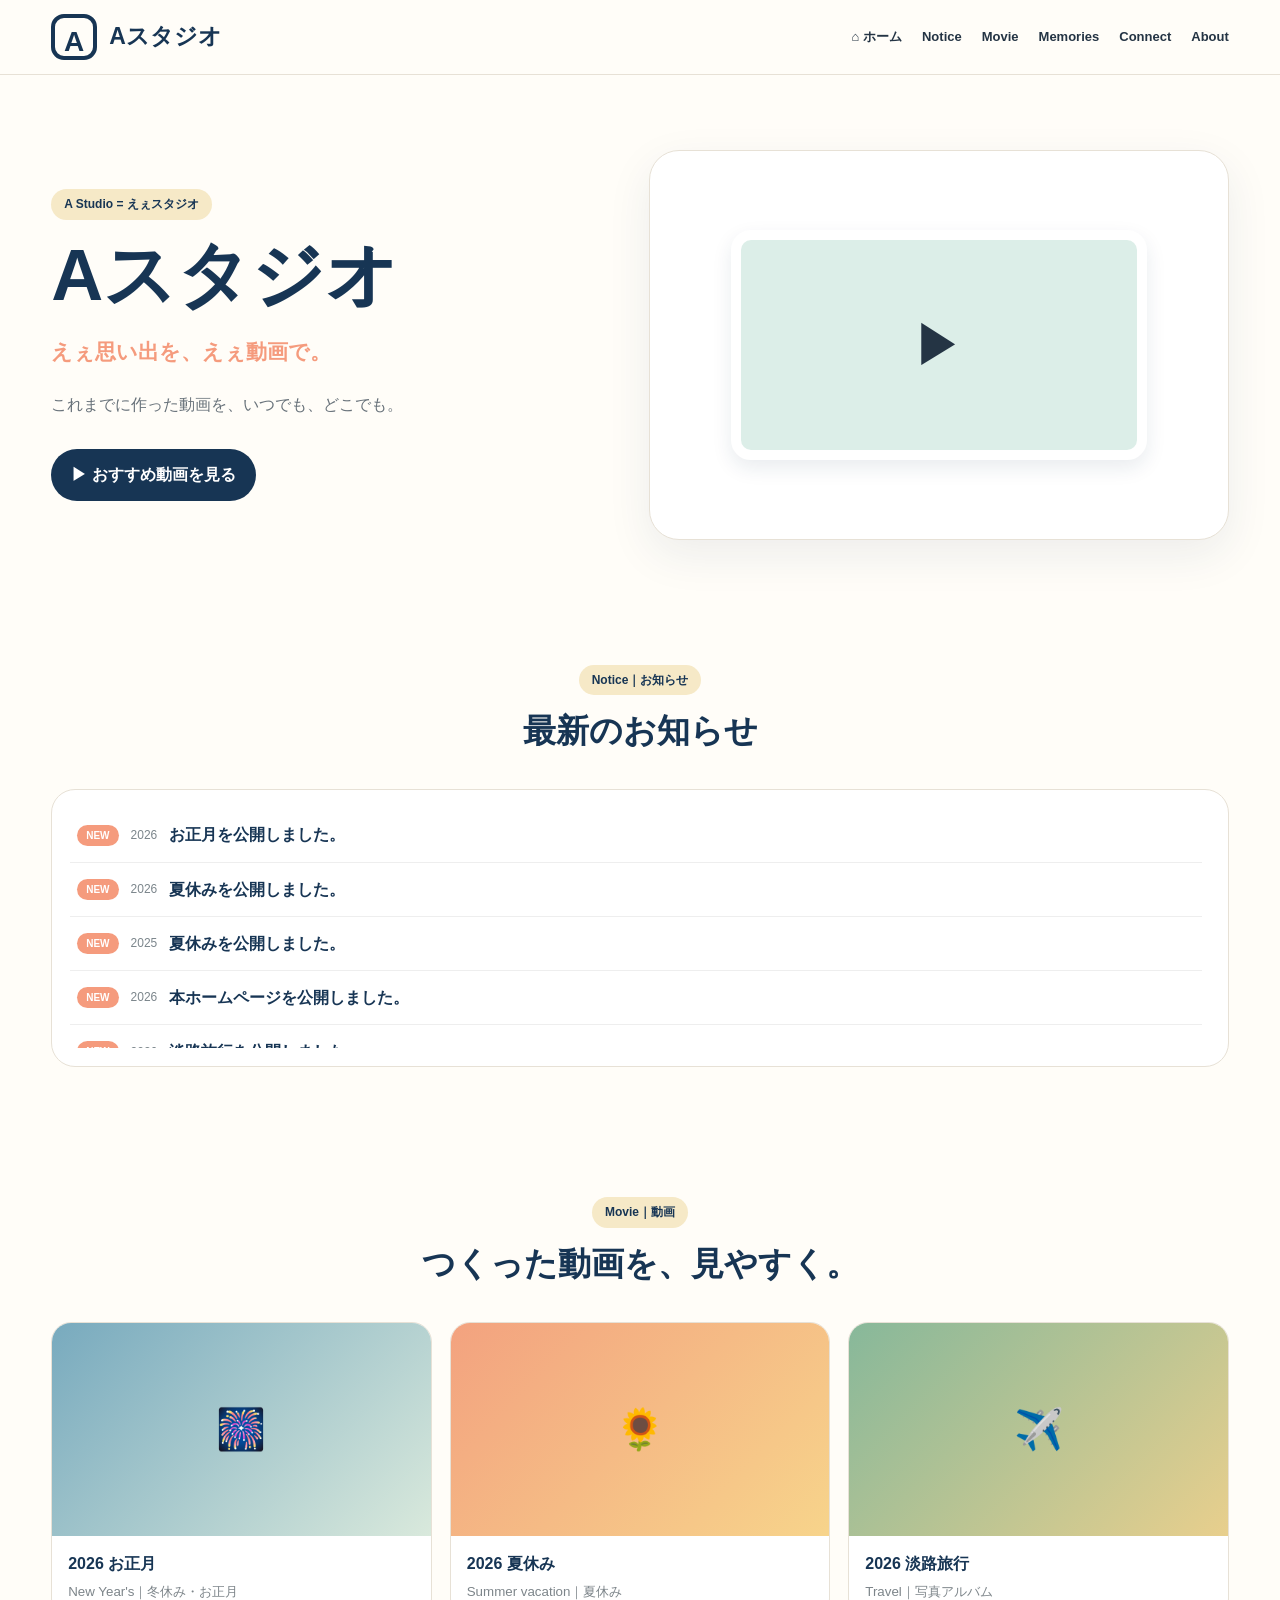
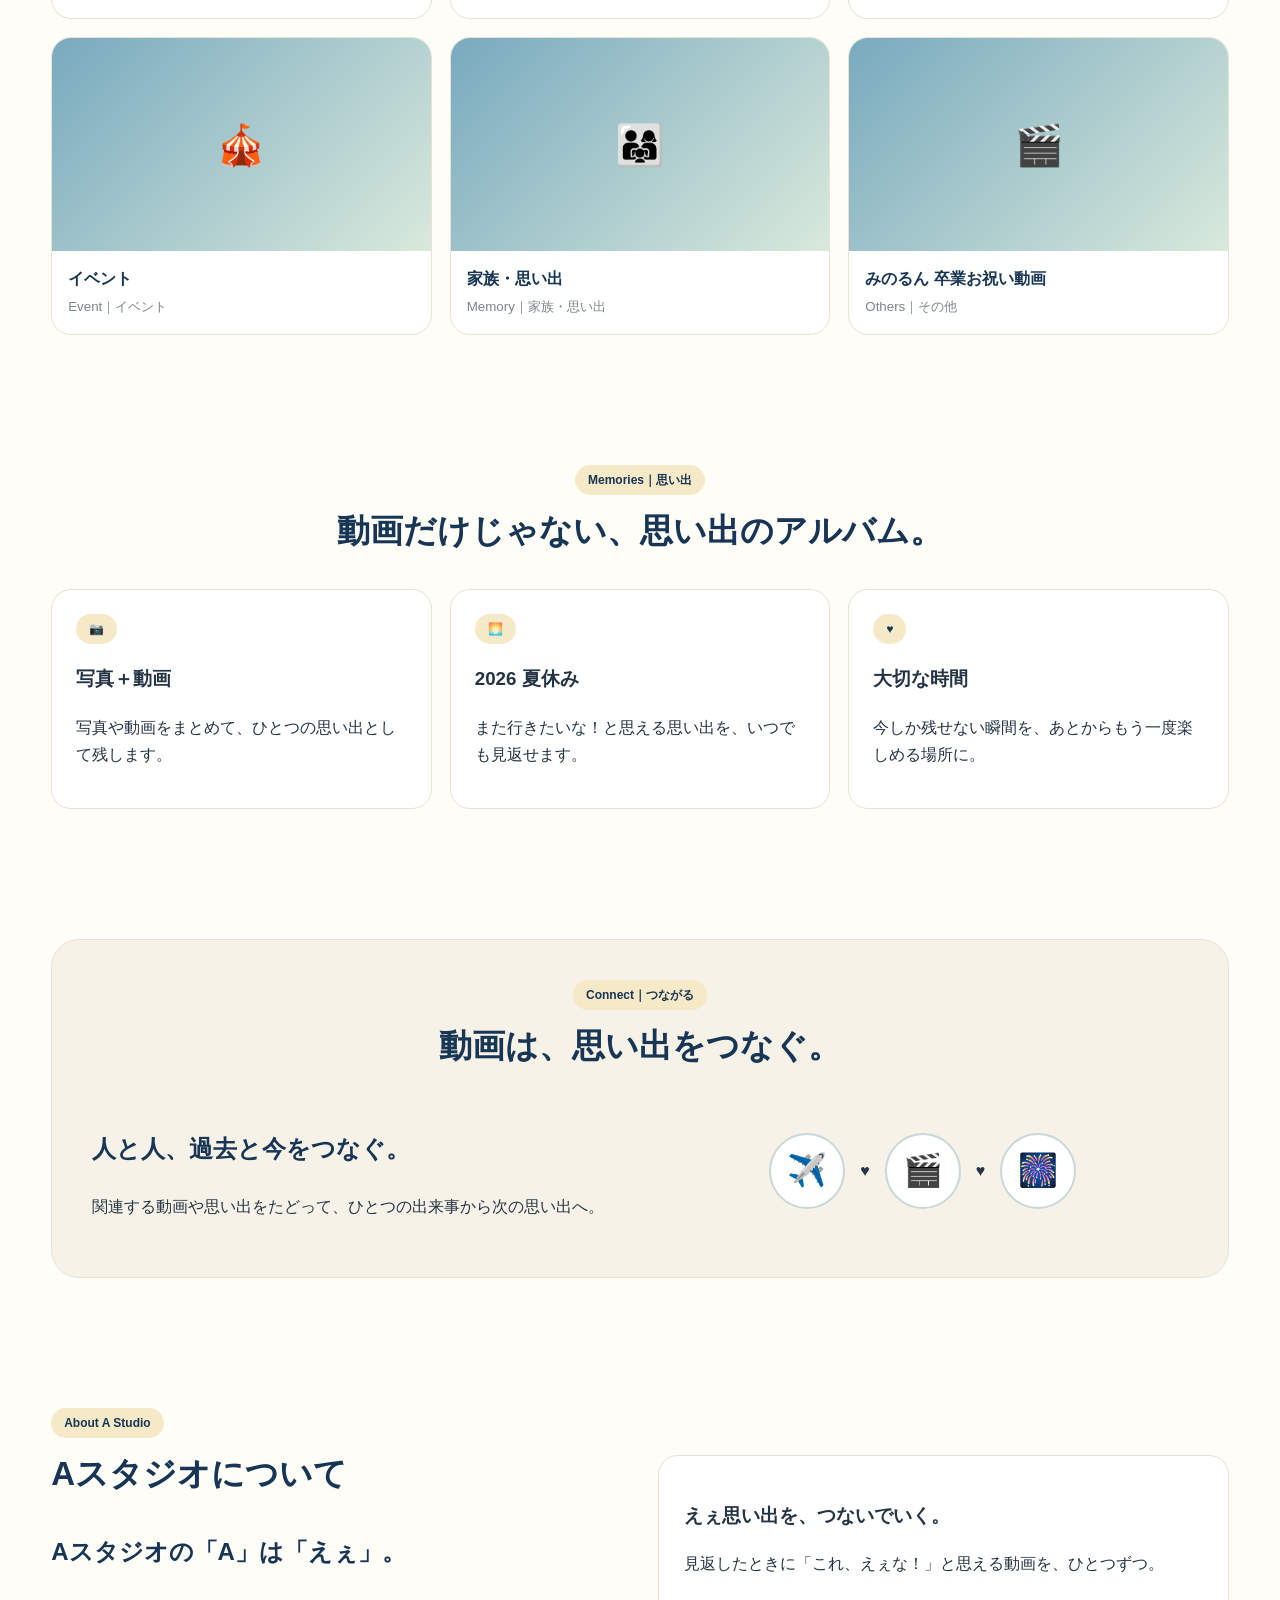
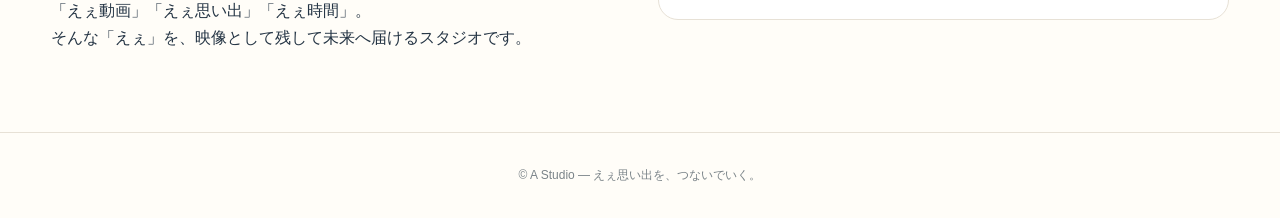
==== index.html @ e12b68cc "Create A Studio website" ====
<!doctype html><html lang="ja"><head><meta charset="utf-8"><meta name="viewport" content="width=device-width,initial-scale=1"><title>Aスタジオ｜えぇ思い出を、えぇ動画で。</title><style>
:root{--n:#173554;--bg:#fffdf8;--line:#e7e1d6;--o:#f59b7d;--g:#68727a}*{box-sizing:border-box}html{scroll-behavior:smooth}body{margin:0;background:var(--bg);color:#243444;font-family:"Noto Sans JP","Yu Gothic",sans-serif;line-height:1.7}a{text-decoration:none;color:inherit}.wrap{width:min(1180px,92%);margin:auto}header{position:sticky;top:0;z-index:9;background:#fffdf8ee;border-bottom:1px solid var(--line);backdrop-filter:blur(8px)}.nav{height:74px;display:flex;align-items:center;justify-content:space-between}.brand{display:flex;gap:12px;align-items:center;font-size:23px;font-weight:900;color:var(--n)}.logo{width:46px;height:46px;border:4px solid var(--n);border-radius:13px;display:grid;place-items:center;font-size:28px}nav{display:flex;gap:20px;font-size:13px;font-weight:800}nav a:hover{color:var(--o)}section{padding:65px 0}.hero{padding:75px 0 60px}.heroGrid{display:grid;grid-template-columns:1fr 1.05fr;gap:45px;align-items:center}.pill{display:inline-block;padding:5px 13px;border-radius:999px;background:#f6e9c7;color:var(--n);font-size:12px;font-weight:900}h1{font-size:clamp(46px,6vw,72px);line-height:1.05;margin:18px 0;color:var(--n)}h2{font-size:33px;color:var(--n);margin:8px 0}.lead{font-size:21px;font-weight:900;color:var(--o)}.sub{color:var(--g)}.btn{display:inline-block;margin-top:15px;background:var(--n);color:#fff;padding:12px 20px;border-radius:999px;font-weight:900}.art{min-height:390px;border:1px solid var(--line);border-radius:30px;background:#fff;display:grid;place-items:center;box-shadow:0 15px 45px #17355414}.screen{width:72%;height:230px;border:10px solid white;border-radius:20px;background:#dceee8;box-shadow:0 8px 20px #17355418;display:grid;place-items:center;font-size:52px}.title{text-align:center;margin-bottom:30px}.box{background:#fff;border:1px solid var(--line);border-radius:24px;padding:18px}.scroll{height:240px;overflow-y:auto;padding-right:8px}.notice{display:flex;gap:12px;align-items:center;padding:13px 7px;border-bottom:1px solid #eee}.badge{background:var(--o);color:#fff;border-radius:999px;padding:2px 9px;font-size:10px;font-weight:900}.date{font-size:12px;color:#7b858b;white-space:nowrap}.notice a{font-weight:800;color:var(--n)}.grid{display:grid;grid-template-columns:repeat(3,1fr);gap:18px}.card{background:#fff;border:1px solid var(--line);border-radius:20px;overflow:hidden}.thumb{aspect-ratio:16/9;display:grid;place-items:center;font-size:40px;background:linear-gradient(135deg,#78aabe,#d9e9dc)}.card:nth-child(2) .thumb{background:linear-gradient(135deg,#f3a27f,#f7d48b)}.card:nth-child(3) .thumb{background:linear-gradient(135deg,#87b89a,#e8cf8d)}.info{padding:14px 16px}.info strong{display:block;color:var(--n)}.info small{color:#7d858a}.about,.connectGrid{display:grid;grid-template-columns:1fr 1fr;gap:35px;align-items:center}.connect{background:#f7f2e8;border:1px solid var(--line);border-radius:28px;padding:40px}.quote{font-size:24px;font-weight:900;color:var(--n)}.people{display:flex;justify-content:center;gap:15px;align-items:center}.person{width:76px;height:76px;border-radius:50%;background:white;border:2px solid #c8d7d7;display:grid;place-items:center;font-size:32px}footer{border-top:1px solid var(--line);padding:32px;text-align:center;color:#7a8388;font-size:12px}@media(max-width:800px){nav{display:none}.heroGrid,.about,.connectGrid{grid-template-columns:1fr}.grid{grid-template-columns:1fr 1fr}}@media(max-width:520px){.grid{grid-template-columns:1fr}.scroll{height:225px}}
</style></head><body><header><div class="wrap nav"><a class="brand" href="#home"><span class="logo">A</span>Aスタジオ</a><nav><a href="#home">⌂ ホーム</a><a href="#notice">Notice</a><a href="#movies">Movie</a><a href="#memories">Memories</a><a href="#connect">Connect</a><a href="#about">About</a></nav></div></header><main>
<section id="home" class="hero"><div class="wrap heroGrid"><div><span class="pill">A Studio = えぇスタジオ</span><h1>Aスタジオ</h1><p class="lead">えぇ思い出を、えぇ動画で。</p><p class="sub">これまでに作った動画を、いつでも、どこでも。</p><a class="btn" href="#movies">▶ おすすめ動画を見る</a></div><div class="art"><div class="screen">▶</div></div></div></section>
<section id="notice"><div class="wrap"><div class="title"><span class="pill">Notice｜お知らせ</span><h2>最新のお知らせ</h2></div><div class="box"><div class="scroll"><div class="notice"><span class="badge">NEW</span><span class="date">2026</span><a href="#movies">お正月を公開しました。</a></div><div class="notice"><span class="badge">NEW</span><span class="date">2026</span><a href="#movies">夏休みを公開しました。</a></div><div class="notice"><span class="badge">NEW</span><span class="date">2025</span><a href="#movies">夏休みを公開しました。</a></div><div class="notice"><span class="badge">NEW</span><span class="date">2026</span><a href="#home">本ホームページを公開しました。</a></div><div class="notice"><span class="badge">NEW</span><span class="date">2026</span><a href="#movies">淡路旅行を公開しました。</a></div><div class="notice"><span class="badge">NEW</span><span class="date">2026</span><a href="#movies">みのるん 卒業お祝い動画を公開しました。</a></div></div></div></div></section>
<section id="movies"><div class="wrap"><div class="title"><span class="pill">Movie｜動画</span><h2>つくった動画を、見やすく。</h2></div><div class="grid">
<a class="card" href="https://canva.link/7za3p0begy73t71" target="_blank"><div class="thumb">🎆</div><div class="info"><strong>2026 お正月</strong><small>New Year's｜冬休み・お正月</small></div></a>
<a class="card" href="https://canva.link/5pko3wkfugqneqy" target="_blank"><div class="thumb">🌻</div><div class="info"><strong>2026 夏休み</strong><small>Summer vacation｜夏休み</small></div></a>
<a class="card" href="https://photos.app.goo.gl/iM7zgFMhkwhYfpH99" target="_blank"><div class="thumb">✈️</div><div class="info"><strong>2026 淡路旅行</strong><small>Travel｜写真アルバム</small></div></a>
<a class="card" href="https://photos.app.goo.gl/wzc5NcYnNngNgWve6" target="_blank"><div class="thumb">🎪</div><div class="info"><strong>イベント</strong><small>Event｜イベント</small></div></a>
<a class="card" href="https://canva.link/09wk9ydiqkk7uva" target="_blank"><div class="thumb">👨‍👩‍👧</div><div class="info"><strong>家族・思い出</strong><small>Memory｜家族・思い出</small></div></a>
<a class="card" href="https://canva.link/hw8cqooq0iis0lv" target="_blank"><div class="thumb">🎬</div><div class="info"><strong>みのるん 卒業お祝い動画</strong><small>Others｜その他</small></div></a>
</div></div></section>
<section id="memories"><div class="wrap"><div class="title"><span class="pill">Memories｜思い出</span><h2>動画だけじゃない、思い出のアルバム。</h2></div><div class="grid"><div class="card" style="padding:24px"><div class="pill">📷</div><h3>写真＋動画</h3><p>写真や動画をまとめて、ひとつの思い出として残します。</p></div><div class="card" style="padding:24px"><div class="pill">🌅</div><h3>2026 夏休み</h3><p>また行きたいな！と思える思い出を、いつでも見返せます。</p></div><div class="card" style="padding:24px"><div class="pill">♥</div><h3>大切な時間</h3><p>今しか残せない瞬間を、あとからもう一度楽しめる場所に。</p></div></div></div></section>
<section id="connect"><div class="wrap"><div class="connect"><div class="title"><span class="pill">Connect｜つながる</span><h2>動画は、思い出をつなぐ。</h2></div><div class="connectGrid"><div><p class="quote">人と人、過去と今をつなぐ。</p><p>関連する動画や思い出をたどって、ひとつの出来事から次の思い出へ。</p></div><div class="people"><div class="person">✈️</div>♥<div class="person">🎬</div>♥<div class="person">🎆</div></div></div></div></div></section>
<section id="about"><div class="wrap"><div class="about"><div><div class="title" style="text-align:left"><span class="pill">About A Studio</span><h2>Aスタジオについて</h2></div><p class="quote">Aスタジオの「A」は「えぇ」。</p><p>「えぇ動画」「えぇ思い出」「えぇ時間」。<br>そんな「えぇ」を、映像として残して未来へ届けるスタジオです。</p></div><div class="card" style="padding:25px"><h3>えぇ思い出を、つないでいく。</h3><p>見返したときに「これ、えぇな！」と思える動画を、ひとつずつ。</p></div></div></div></section></main><footer>© A Studio — えぇ思い出を、つないでいく。</footer></body></html>
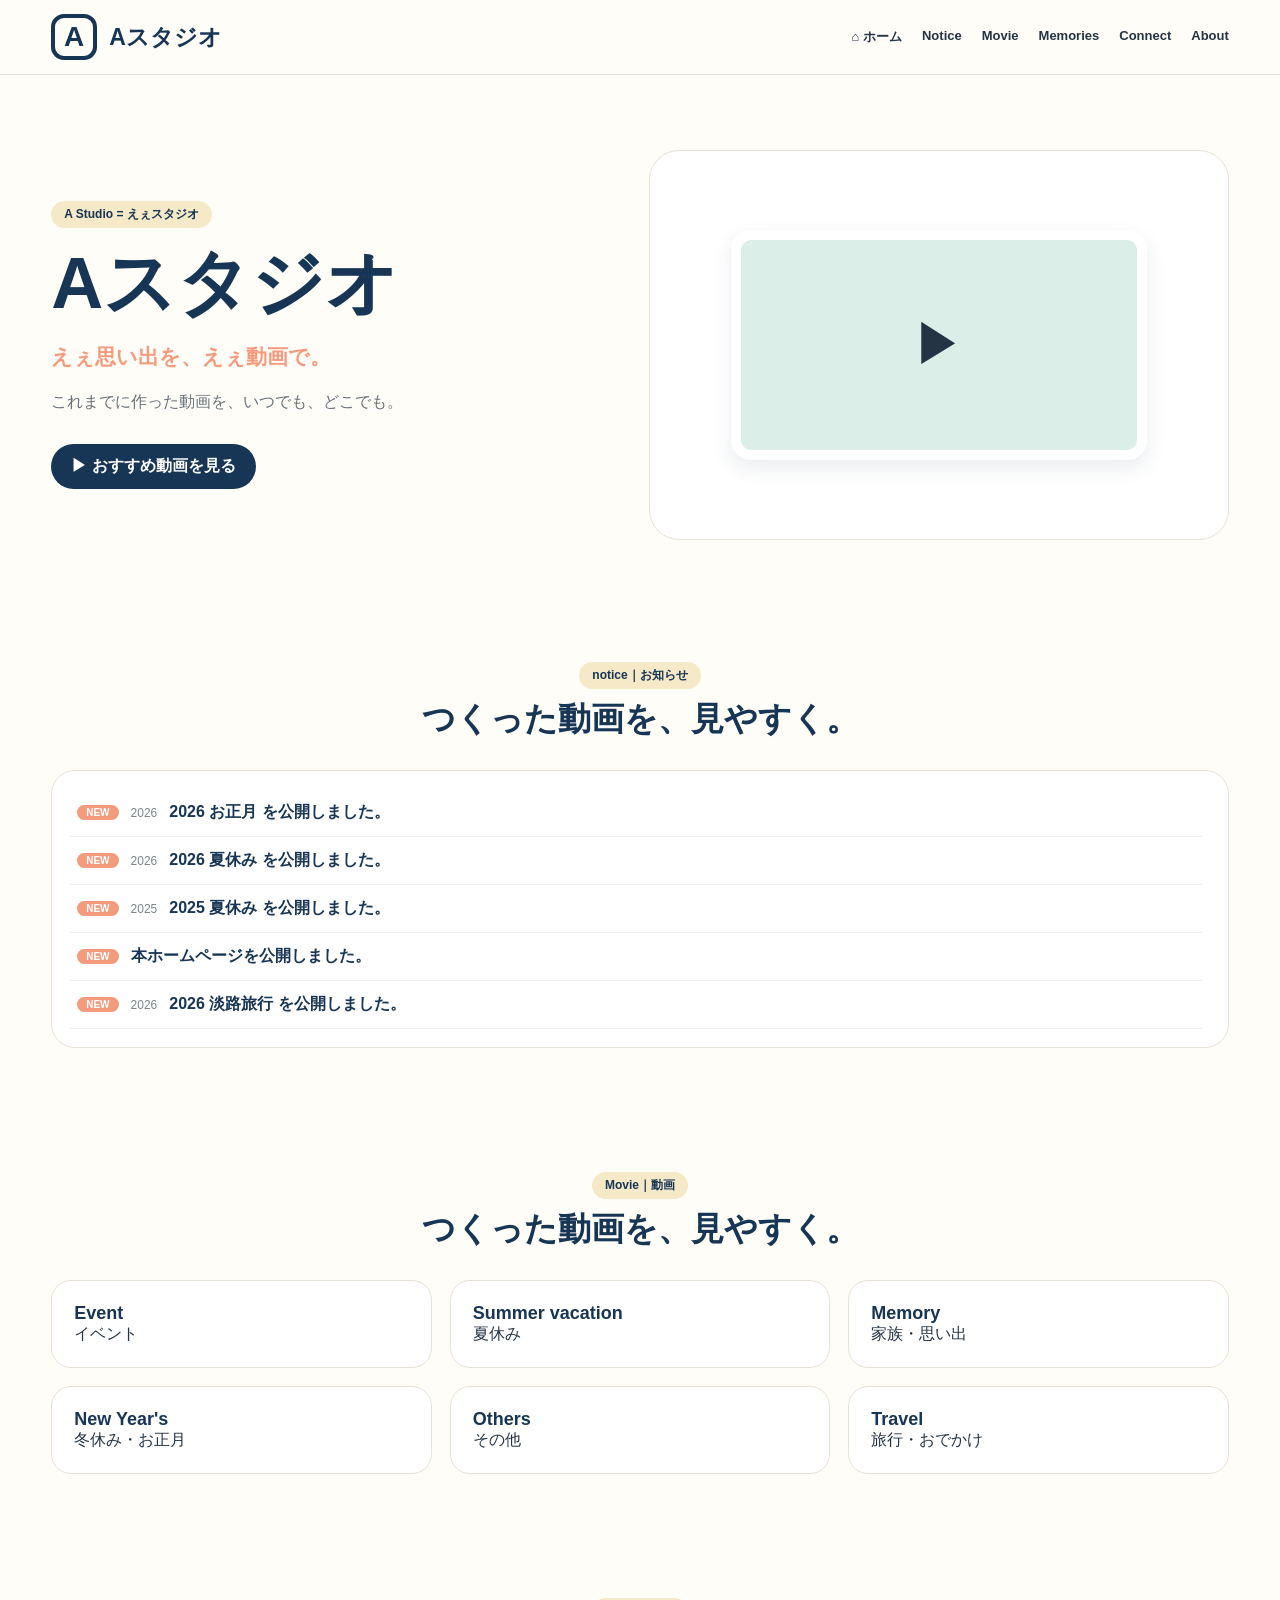
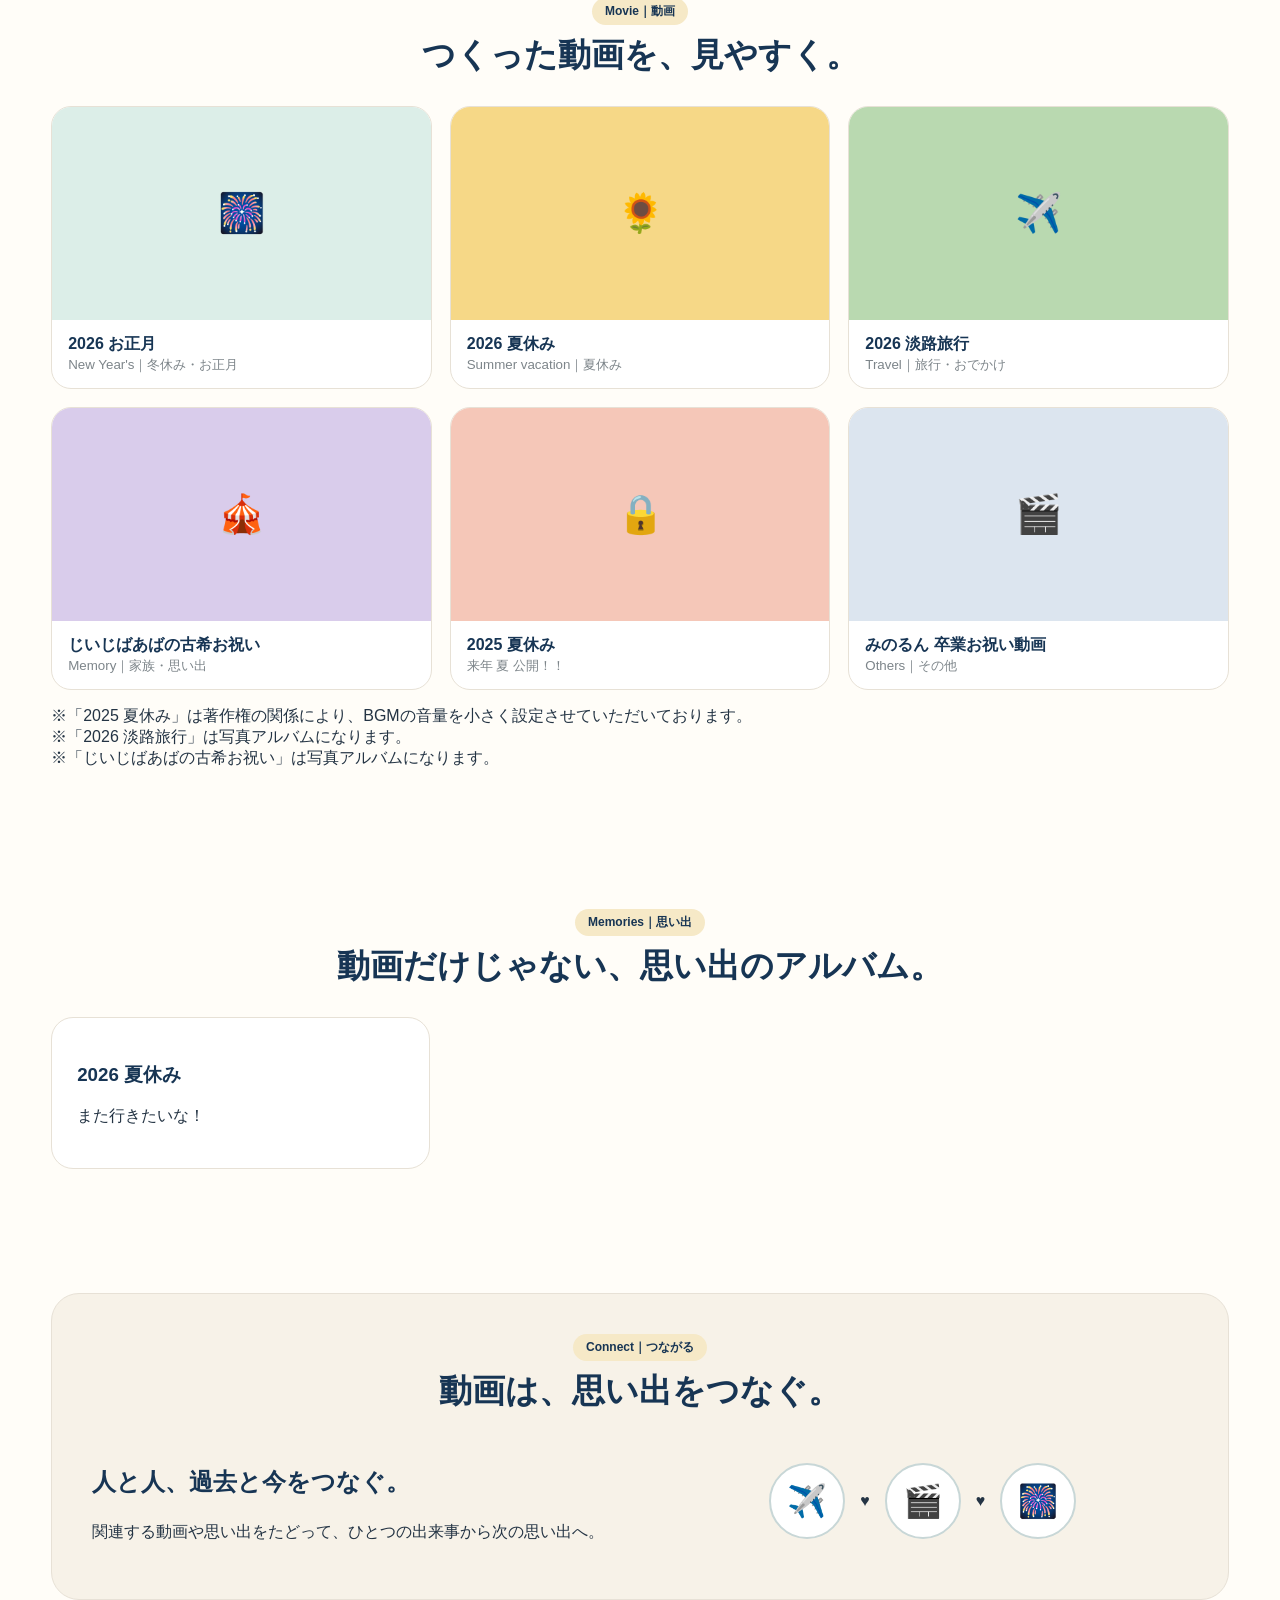
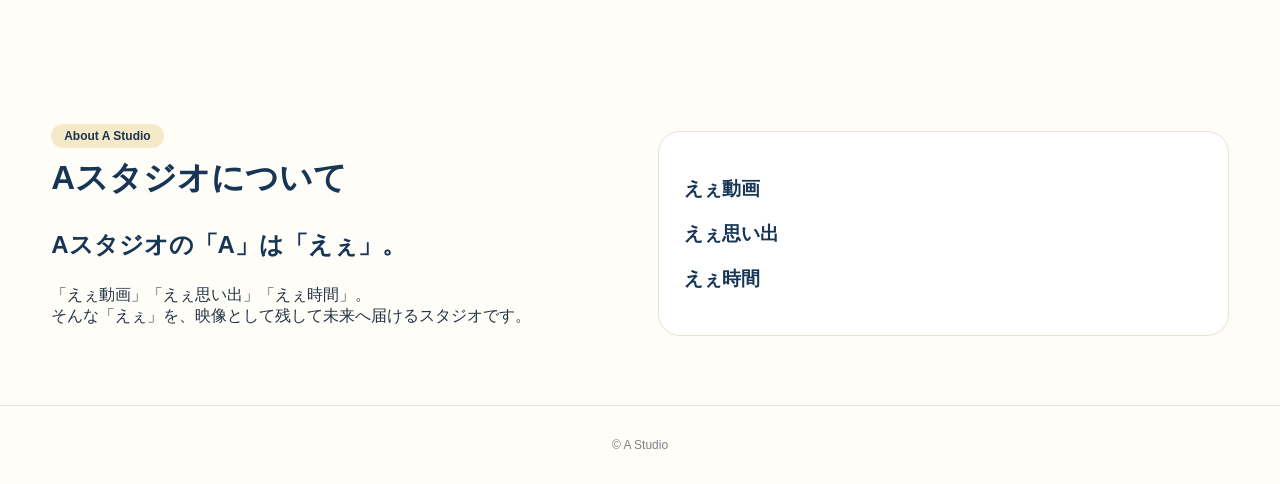
==== commit d63a86a8: "Update A Studio to latest Canva design" ====
--- a/index.html
+++ b/index.html
@@ -1,16 +1 @@
-<!doctype html><html lang="ja"><head><meta charset="utf-8"><meta name="viewport" content="width=device-width,initial-scale=1"><title>Aスタジオ｜えぇ思い出を、えぇ動画で。</title><style>
-:root{--n:#173554;--bg:#fffdf8;--line:#e7e1d6;--o:#f59b7d;--g:#68727a}*{box-sizing:border-box}html{scroll-behavior:smooth}body{margin:0;background:var(--bg);color:#243444;font-family:"Noto Sans JP","Yu Gothic",sans-serif;line-height:1.7}a{text-decoration:none;color:inherit}.wrap{width:min(1180px,92%);margin:auto}header{position:sticky;top:0;z-index:9;background:#fffdf8ee;border-bottom:1px solid var(--line);backdrop-filter:blur(8px)}.nav{height:74px;display:flex;align-items:center;justify-content:space-between}.brand{display:flex;gap:12px;align-items:center;font-size:23px;font-weight:900;color:var(--n)}.logo{width:46px;height:46px;border:4px solid var(--n);border-radius:13px;display:grid;place-items:center;font-size:28px}nav{display:flex;gap:20px;font-size:13px;font-weight:800}nav a:hover{color:var(--o)}section{padding:65px 0}.hero{padding:75px 0 60px}.heroGrid{display:grid;grid-template-columns:1fr 1.05fr;gap:45px;align-items:center}.pill{display:inline-block;padding:5px 13px;border-radius:999px;background:#f6e9c7;color:var(--n);font-size:12px;font-weight:900}h1{font-size:clamp(46px,6vw,72px);line-height:1.05;margin:18px 0;color:var(--n)}h2{font-size:33px;color:var(--n);margin:8px 0}.lead{font-size:21px;font-weight:900;color:var(--o)}.sub{color:var(--g)}.btn{display:inline-block;margin-top:15px;background:var(--n);color:#fff;padding:12px 20px;border-radius:999px;font-weight:900}.art{min-height:390px;border:1px solid var(--line);border-radius:30px;background:#fff;display:grid;place-items:center;box-shadow:0 15px 45px #17355414}.screen{width:72%;height:230px;border:10px solid white;border-radius:20px;background:#dceee8;box-shadow:0 8px 20px #17355418;display:grid;place-items:center;font-size:52px}.title{text-align:center;margin-bottom:30px}.box{background:#fff;border:1px solid var(--line);border-radius:24px;padding:18px}.scroll{height:240px;overflow-y:auto;padding-right:8px}.notice{display:flex;gap:12px;align-items:center;padding:13px 7px;border-bottom:1px solid #eee}.badge{background:var(--o);color:#fff;border-radius:999px;padding:2px 9px;font-size:10px;font-weight:900}.date{font-size:12px;color:#7b858b;white-space:nowrap}.notice a{font-weight:800;color:var(--n)}.grid{display:grid;grid-template-columns:repeat(3,1fr);gap:18px}.card{background:#fff;border:1px solid var(--line);border-radius:20px;overflow:hidden}.thumb{aspect-ratio:16/9;display:grid;place-items:center;font-size:40px;background:linear-gradient(135deg,#78aabe,#d9e9dc)}.card:nth-child(2) .thumb{background:linear-gradient(135deg,#f3a27f,#f7d48b)}.card:nth-child(3) .thumb{background:linear-gradient(135deg,#87b89a,#e8cf8d)}.info{padding:14px 16px}.info strong{display:block;color:var(--n)}.info small{color:#7d858a}.about,.connectGrid{display:grid;grid-template-columns:1fr 1fr;gap:35px;align-items:center}.connect{background:#f7f2e8;border:1px solid var(--line);border-radius:28px;padding:40px}.quote{font-size:24px;font-weight:900;color:var(--n)}.people{display:flex;justify-content:center;gap:15px;align-items:center}.person{width:76px;height:76px;border-radius:50%;background:white;border:2px solid #c8d7d7;display:grid;place-items:center;font-size:32px}footer{border-top:1px solid var(--line);padding:32px;text-align:center;color:#7a8388;font-size:12px}@media(max-width:800px){nav{display:none}.heroGrid,.about,.connectGrid{grid-template-columns:1fr}.grid{grid-template-columns:1fr 1fr}}@media(max-width:520px){.grid{grid-template-columns:1fr}.scroll{height:225px}}
-</style></head><body><header><div class="wrap nav"><a class="brand" href="#home"><span class="logo">A</span>Aスタジオ</a><nav><a href="#home">⌂ ホーム</a><a href="#notice">Notice</a><a href="#movies">Movie</a><a href="#memories">Memories</a><a href="#connect">Connect</a><a href="#about">About</a></nav></div></header><main>
-<section id="home" class="hero"><div class="wrap heroGrid"><div><span class="pill">A Studio = えぇスタジオ</span><h1>Aスタジオ</h1><p class="lead">えぇ思い出を、えぇ動画で。</p><p class="sub">これまでに作った動画を、いつでも、どこでも。</p><a class="btn" href="#movies">▶ おすすめ動画を見る</a></div><div class="art"><div class="screen">▶</div></div></div></section>
-<section id="notice"><div class="wrap"><div class="title"><span class="pill">Notice｜お知らせ</span><h2>最新のお知らせ</h2></div><div class="box"><div class="scroll"><div class="notice"><span class="badge">NEW</span><span class="date">2026</span><a href="#movies">お正月を公開しました。</a></div><div class="notice"><span class="badge">NEW</span><span class="date">2026</span><a href="#movies">夏休みを公開しました。</a></div><div class="notice"><span class="badge">NEW</span><span class="date">2025</span><a href="#movies">夏休みを公開しました。</a></div><div class="notice"><span class="badge">NEW</span><span class="date">2026</span><a href="#home">本ホームページを公開しました。</a></div><div class="notice"><span class="badge">NEW</span><span class="date">2026</span><a href="#movies">淡路旅行を公開しました。</a></div><div class="notice"><span class="badge">NEW</span><span class="date">2026</span><a href="#movies">みのるん 卒業お祝い動画を公開しました。</a></div></div></div></div></section>
-<section id="movies"><div class="wrap"><div class="title"><span class="pill">Movie｜動画</span><h2>つくった動画を、見やすく。</h2></div><div class="grid">
-<a class="card" href="https://canva.link/7za3p0begy73t71" target="_blank"><div class="thumb">🎆</div><div class="info"><strong>2026 お正月</strong><small>New Year's｜冬休み・お正月</small></div></a>
-<a class="card" href="https://canva.link/5pko3wkfugqneqy" target="_blank"><div class="thumb">🌻</div><div class="info"><strong>2026 夏休み</strong><small>Summer vacation｜夏休み</small></div></a>
-<a class="card" href="https://photos.app.goo.gl/iM7zgFMhkwhYfpH99" target="_blank"><div class="thumb">✈️</div><div class="info"><strong>2026 淡路旅行</strong><small>Travel｜写真アルバム</small></div></a>
-<a class="card" href="https://photos.app.goo.gl/wzc5NcYnNngNgWve6" target="_blank"><div class="thumb">🎪</div><div class="info"><strong>イベント</strong><small>Event｜イベント</small></div></a>
-<a class="card" href="https://canva.link/09wk9ydiqkk7uva" target="_blank"><div class="thumb">👨‍👩‍👧</div><div class="info"><strong>家族・思い出</strong><small>Memory｜家族・思い出</small></div></a>
-<a class="card" href="https://canva.link/hw8cqooq0iis0lv" target="_blank"><div class="thumb">🎬</div><div class="info"><strong>みのるん 卒業お祝い動画</strong><small>Others｜その他</small></div></a>
-</div></div></section>
-<section id="memories"><div class="wrap"><div class="title"><span class="pill">Memories｜思い出</span><h2>動画だけじゃない、思い出のアルバム。</h2></div><div class="grid"><div class="card" style="padding:24px"><div class="pill">📷</div><h3>写真＋動画</h3><p>写真や動画をまとめて、ひとつの思い出として残します。</p></div><div class="card" style="padding:24px"><div class="pill">🌅</div><h3>2026 夏休み</h3><p>また行きたいな！と思える思い出を、いつでも見返せます。</p></div><div class="card" style="padding:24px"><div class="pill">♥</div><h3>大切な時間</h3><p>今しか残せない瞬間を、あとからもう一度楽しめる場所に。</p></div></div></div></section>
-<section id="connect"><div class="wrap"><div class="connect"><div class="title"><span class="pill">Connect｜つながる</span><h2>動画は、思い出をつなぐ。</h2></div><div class="connectGrid"><div><p class="quote">人と人、過去と今をつなぐ。</p><p>関連する動画や思い出をたどって、ひとつの出来事から次の思い出へ。</p></div><div class="people"><div class="person">✈️</div>♥<div class="person">🎬</div>♥<div class="person">🎆</div></div></div></div></div></section>
-<section id="about"><div class="wrap"><div class="about"><div><div class="title" style="text-align:left"><span class="pill">About A Studio</span><h2>Aスタジオについて</h2></div><p class="quote">Aスタジオの「A」は「えぇ」。</p><p>「えぇ動画」「えぇ思い出」「えぇ時間」。<br>そんな「えぇ」を、映像として残して未来へ届けるスタジオです。</p></div><div class="card" style="padding:25px"><h3>えぇ思い出を、つないでいく。</h3><p>見返したときに「これ、えぇな！」と思える動画を、ひとつずつ。</p></div></div></div></section></main><footer>© A Studio — えぇ思い出を、つないでいく。</footer></body></html>+<!doctype html><html lang="ja"><head><meta charset="utf-8"><meta name="viewport" content="width=device-width,initial-scale=1"><title>Aスタジオ</title><style>:root{--navy:#173554;--bg:#fffdf8;--line:#e7e1d6;--orange:#f59b7d;--gray:#68727a}*{box-sizing:border-box}html{scroll-behavior:smooth}body{margin:0;background:var(--bg);color:#243444;font-family:"Noto Sans JP","Yu Gothic",sans-serif}a{text-decoration:none;color:inherit}header{position:sticky;top:0;z-index:10;background:#fffdf8f2;border-bottom:1px solid var(--line);backdrop-filter:blur(10px)}.nav{width:min(1180px,92%);height:74px;margin:auto;display:flex;align-items:center;justify-content:space-between}.brand{display:flex;align-items:center;gap:12px;color:var(--navy);font-size:23px;font-weight:900}.logo{width:46px;height:46px;border:4px solid var(--navy);border-radius:13px;display:grid;place-items:center;font-size:28px}nav{display:flex;gap:20px;font-size:13px;font-weight:800}nav a:hover{color:var(--orange)}section{padding:62px 0}.wrap{width:min(1180px,92%);margin:auto}.title{text-align:center;margin-bottom:28px}.pill{display:inline-block;padding:5px 13px;border-radius:999px;background:#f6e9c7;color:var(--navy);font-size:12px;font-weight:900}h1{font-size:clamp(46px,6vw,72px);line-height:1.05;color:var(--navy);margin:18px 0}h2{font-size:33px;color:var(--navy);margin:8px 0}.hero{padding:75px 0 60px}.hero-grid{display:grid;grid-template-columns:1fr 1.05fr;gap:45px;align-items:center}.lead{font-size:21px;font-weight:900;color:var(--orange)}.sub{color:var(--gray)}.btn{display:inline-block;margin-top:15px;padding:12px 20px;background:var(--navy);color:white;border-radius:999px;font-weight:900}.art{min-height:390px;background:white;border:1px solid var(--line);border-radius:30px;display:grid;place-items:center}.screen{width:72%;height:230px;background:#dceee8;border:10px solid white;border-radius:20px;display:grid;place-items:center;font-size:52px;box-shadow:0 8px 20px #17355418}.notice-box{background:white;border:1px solid var(--line);border-radius:24px;padding:18px}.notice-scroll{height:240px;overflow-y:auto;padding-right:8px}.notice{display:flex;align-items:center;gap:12px;padding:13px 7px;border-bottom:1px solid #eee}.badge{background:var(--orange);color:white;border-radius:999px;padding:2px 9px;font-size:10px;font-weight:900}.date{font-size:12px;color:#7b858b;white-space:nowrap}.notice a{color:var(--navy);font-weight:800}.category-grid,.movie-grid{display:grid;grid-template-columns:repeat(3,1fr);gap:18px}.category,.movie{background:white;border:1px solid var(--line);border-radius:20px;overflow:hidden}.category{padding:22px}.category strong{display:block;color:var(--navy);font-size:18px}.category small{color:#7d858a}.movie .thumb{aspect-ratio:16/9;display:grid;place-items:center;font-size:38px;background:#dceee8}.movie:nth-child(2) .thumb{background:#f6d887}.movie:nth-child(3) .thumb{background:#b9d9b0}.movie:nth-child(4) .thumb{background:#d9cceb}.movie:nth-child(5) .thumb{background:#f5c7b8}.movie:nth-child(6) .thumb{background:#dce5ef}.movie .info{padding:14px 16px}.movie .info strong{display:block;color:var(--navy)}.movie .info small{color:#7d858a}.mem-grid{display:grid;grid-template-columns:repeat(3,1fr);gap:20px}.mem{background:white;border:1px solid var(--line);border-radius:22px;padding:25px}.mem h3{color:var(--navy)}.connect{background:#f7f2e8;border:1px solid var(--line);border-radius:28px;padding:40px}.connect-grid,.about-grid{display:grid;grid-template-columns:1fr 1fr;gap:35px;align-items:center}.quote{font-size:24px;font-weight:900;color:var(--navy)}.people{display:flex;align-items:center;justify-content:center;gap:15px;flex-wrap:wrap}.person{width:76px;height:76px;border-radius:50%;background:white;border:2px solid #c8d7d7;display:grid;place-items:center;font-size:32px}footer{text-align:center;border-top:1px solid var(--line);padding:32px;color:#7a8388;font-size:12px}@media(max-width:800px){nav{display:none}.hero-grid,.connect-grid,.about-grid{grid-template-columns:1fr}.category-grid,.movie-grid,.mem-grid{grid-template-columns:1fr 1fr}}@media(max-width:520px){.category-grid,.movie-grid,.mem-grid{grid-template-columns:1fr}.notice-scroll{height:225px}}</style></head><body><header><div class="nav"><a class="brand" href="#home"><span class="logo">A</span>Aスタジオ</a><nav><a href="#home">⌂ ホーム</a><a href="#notice">Notice</a><a href="#movies">Movie</a><a href="#memories">Memories</a><a href="#connect">Connect</a><a href="#about">About</a></nav></div></header><main><section id="home" class="hero"><div class="wrap hero-grid"><div><span class="pill">A Studio = えぇスタジオ</span><h1>Aスタジオ</h1><p class="lead">えぇ思い出を、えぇ動画で。</p><p class="sub">これまでに作った動画を、いつでも、どこでも。</p><a class="btn" href="#movies">▶ おすすめ動画を見る</a></div><div class="art"><div class="screen">▶</div></div></div></section><section id="notice"><div class="wrap"><div class="title"><span class="pill">notice｜お知らせ</span><h2>つくった動画を、見やすく。</h2></div><div class="notice-box"><div class="notice-scroll"><div class="notice"><span class="badge">NEW</span><span class="date">2026</span><a href="#movies">2026 お正月 を公開しました。</a></div><div class="notice"><span class="badge">NEW</span><span class="date">2026</span><a href="#movies">2026 夏休み を公開しました。</a></div><div class="notice"><span class="badge">NEW</span><span class="date">2025</span><a href="#movies">2025 夏休み を公開しました。</a></div><div class="notice"><span class="badge">NEW</span><a href="#home">本ホームページを公開しました。</a></div><div class="notice"><span class="badge">NEW</span><span class="date">2026</span><a href="#movies">2026 淡路旅行 を公開しました。</a></div><div class="notice"><span class="badge">NEW</span><span class="date">2026</span><a href="#movies">みのるん 卒業お祝い動画 を公開しました。</a></div></div></div></div></section><section id="movie-categories"><div class="wrap"><div class="title"><span class="pill">Movie｜動画</span><h2>つくった動画を、見やすく。</h2></div><div class="category-grid"><a class="category" href="#movies"><strong>Event</strong><span>イベント</span></a><a class="category" href="#movies"><strong>Summer vacation</strong><span>夏休み</span></a><a class="category" href="#movies"><strong>Memory</strong><span>家族・思い出</span></a><a class="category" href="#movies"><strong>New Year's</strong><span>冬休み・お正月</span></a><a class="category" href="#movies"><strong>Others</strong><span>その他</span></a><a class="category" href="#movies"><strong>Travel</strong><span>旅行・おでかけ</span></a></div></div></section><section id="movies"><div class="wrap"><div class="title"><span class="pill">Movie｜動画</span><h2>つくった動画を、見やすく。</h2></div><div class="movie-grid"><a class="movie" href="https://canva.link/7za3p0begy73t71" target="_blank"><div class="thumb">🎆</div><div class="info"><strong>2026 お正月</strong><small>New Year's｜冬休み・お正月</small></div></a><a class="movie" href="https://canva.link/5pko3wkfugqneqy" target="_blank"><div class="thumb">🌻</div><div class="info"><strong>2026 夏休み</strong><small>Summer vacation｜夏休み</small></div></a><a class="movie" href="https://photos.app.goo.gl/iM7zgFMhkwhYfpH99" target="_blank"><div class="thumb">✈️</div><div class="info"><strong>2026 淡路旅行</strong><small>Travel｜旅行・おでかけ</small></div></a><a class="movie" href="https://photos.app.goo.gl/wzc5NcYnNngNgWve6" target="_blank"><div class="thumb">🎪</div><div class="info"><strong>じいじばあばの古希お祝い</strong><small>Memory｜家族・思い出</small></div></a><div class="movie"><div class="thumb">🔒</div><div class="info"><strong>2025 夏休み</strong><small>来年 夏 公開！！</small></div></div><a class="movie" href="https://canva.link/hw8cqooq0iis0lv" target="_blank"><div class="thumb">🎬</div><div class="info"><strong>みのるん 卒業お祝い動画</strong><small>Others｜その他</small></div></a></div><p>※「2025 夏休み」は著作権の関係により、BGMの音量を小さく設定させていただいております。<br>※「2026 淡路旅行」は写真アルバムになります。<br>※「じいじばあばの古希お祝い」は写真アルバムになります。</p></div></section><section id="memories"><div class="wrap"><div class="title"><span class="pill">Memories｜思い出</span><h2>動画だけじゃない、思い出のアルバム。</h2></div><div class="mem-grid"><div class="mem"><h3>2026 夏休み</h3><p>また行きたいな！</p></div></div></div></section><section id="connect"><div class="wrap"><div class="connect"><div class="title"><span class="pill">Connect｜つながる</span><h2>動画は、思い出をつなぐ。</h2></div><div class="connect-grid"><div><p class="quote">人と人、過去と今をつなぐ。</p><p>関連する動画や思い出をたどって、ひとつの出来事から次の思い出へ。</p></div><div class="people"><div class="person">✈️</div>♥<div class="person">🎬</div>♥<div class="person">🎆</div></div></div></div></div></section><section id="about"><div class="wrap"><div class="about-grid"><div><div class="title" style="text-align:left"><span class="pill">About A Studio</span><h2>Aスタジオについて</h2></div><p class="quote">Aスタジオの「A」は「えぇ」。</p><p>「えぇ動画」「えぇ思い出」「えぇ時間」。<br>そんな「えぇ」を、映像として残して未来へ届けるスタジオです。</p></div><div class="mem"><h3>えぇ動画</h3><h3>えぇ思い出</h3><h3>えぇ時間</h3></div></div></div></section></main><footer>© A Studio</footer></body></html>
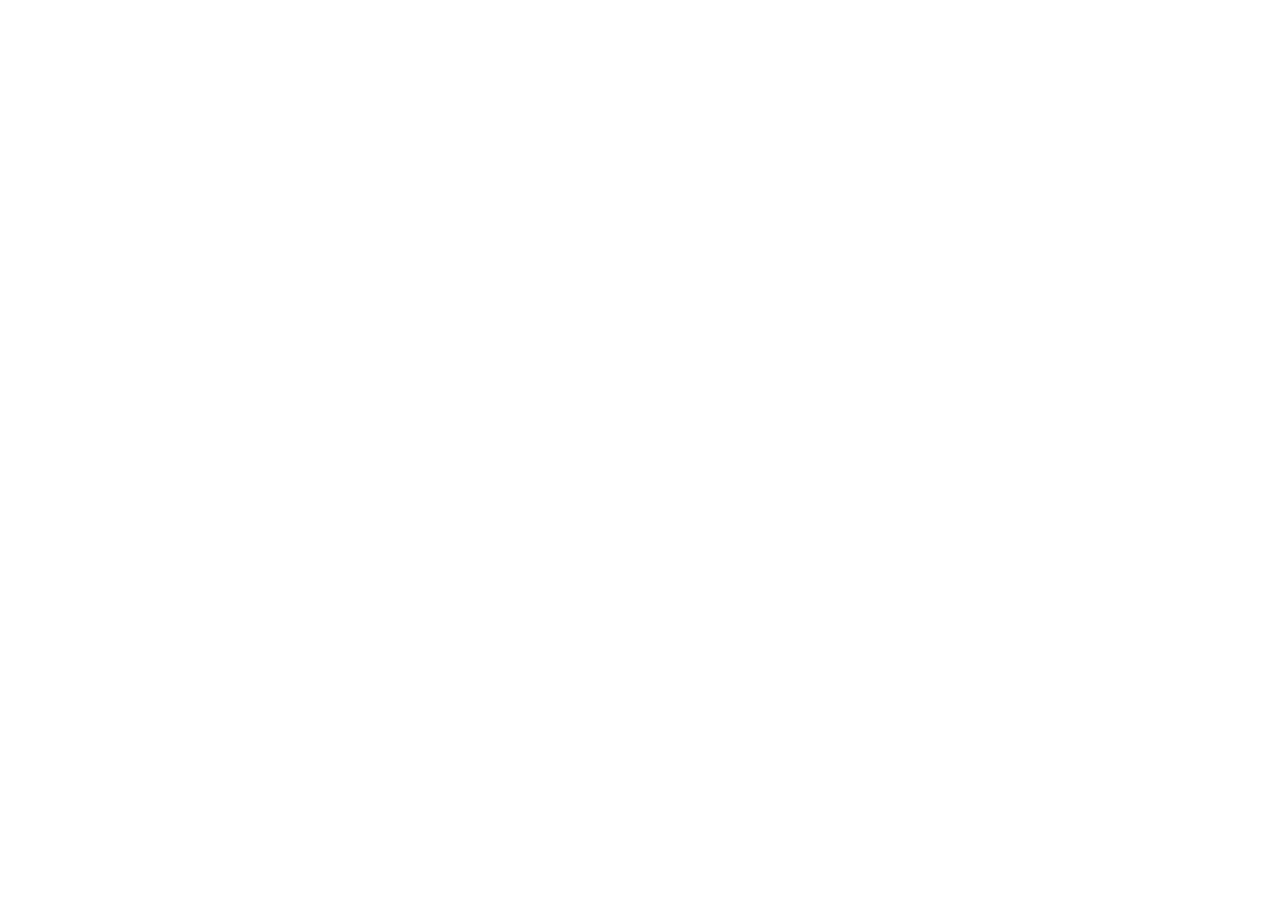
==== commit 139aa7f2: "Use the original Canva site for the exact published design" ====
--- a/index.html
+++ b/index.html
@@ -1 +1,14 @@
-<!doctype html><html lang="ja"><head><meta charset="utf-8"><meta name="viewport" content="width=device-width,initial-scale=1"><title>Aスタジオ</title><style>:root{--navy:#173554;--bg:#fffdf8;--line:#e7e1d6;--orange:#f59b7d;--gray:#68727a}*{box-sizing:border-box}html{scroll-behavior:smooth}body{margin:0;background:var(--bg);color:#243444;font-family:"Noto Sans JP","Yu Gothic",sans-serif}a{text-decoration:none;color:inherit}header{position:sticky;top:0;z-index:10;background:#fffdf8f2;border-bottom:1px solid var(--line);backdrop-filter:blur(10px)}.nav{width:min(1180px,92%);height:74px;margin:auto;display:flex;align-items:center;justify-content:space-between}.brand{display:flex;align-items:center;gap:12px;color:var(--navy);font-size:23px;font-weight:900}.logo{width:46px;height:46px;border:4px solid var(--navy);border-radius:13px;display:grid;place-items:center;font-size:28px}nav{display:flex;gap:20px;font-size:13px;font-weight:800}nav a:hover{color:var(--orange)}section{padding:62px 0}.wrap{width:min(1180px,92%);margin:auto}.title{text-align:center;margin-bottom:28px}.pill{display:inline-block;padding:5px 13px;border-radius:999px;background:#f6e9c7;color:var(--navy);font-size:12px;font-weight:900}h1{font-size:clamp(46px,6vw,72px);line-height:1.05;color:var(--navy);margin:18px 0}h2{font-size:33px;color:var(--navy);margin:8px 0}.hero{padding:75px 0 60px}.hero-grid{display:grid;grid-template-columns:1fr 1.05fr;gap:45px;align-items:center}.lead{font-size:21px;font-weight:900;color:var(--orange)}.sub{color:var(--gray)}.btn{display:inline-block;margin-top:15px;padding:12px 20px;background:var(--navy);color:white;border-radius:999px;font-weight:900}.art{min-height:390px;background:white;border:1px solid var(--line);border-radius:30px;display:grid;place-items:center}.screen{width:72%;height:230px;background:#dceee8;border:10px solid white;border-radius:20px;display:grid;place-items:center;font-size:52px;box-shadow:0 8px 20px #17355418}.notice-box{background:white;border:1px solid var(--line);border-radius:24px;padding:18px}.notice-scroll{height:240px;overflow-y:auto;padding-right:8px}.notice{display:flex;align-items:center;gap:12px;padding:13px 7px;border-bottom:1px solid #eee}.badge{background:var(--orange);color:white;border-radius:999px;padding:2px 9px;font-size:10px;font-weight:900}.date{font-size:12px;color:#7b858b;white-space:nowrap}.notice a{color:var(--navy);font-weight:800}.category-grid,.movie-grid{display:grid;grid-template-columns:repeat(3,1fr);gap:18px}.category,.movie{background:white;border:1px solid var(--line);border-radius:20px;overflow:hidden}.category{padding:22px}.category strong{display:block;color:var(--navy);font-size:18px}.category small{color:#7d858a}.movie .thumb{aspect-ratio:16/9;display:grid;place-items:center;font-size:38px;background:#dceee8}.movie:nth-child(2) .thumb{background:#f6d887}.movie:nth-child(3) .thumb{background:#b9d9b0}.movie:nth-child(4) .thumb{background:#d9cceb}.movie:nth-child(5) .thumb{background:#f5c7b8}.movie:nth-child(6) .thumb{background:#dce5ef}.movie .info{padding:14px 16px}.movie .info strong{display:block;color:var(--navy)}.movie .info small{color:#7d858a}.mem-grid{display:grid;grid-template-columns:repeat(3,1fr);gap:20px}.mem{background:white;border:1px solid var(--line);border-radius:22px;padding:25px}.mem h3{color:var(--navy)}.connect{background:#f7f2e8;border:1px solid var(--line);border-radius:28px;padding:40px}.connect-grid,.about-grid{display:grid;grid-template-columns:1fr 1fr;gap:35px;align-items:center}.quote{font-size:24px;font-weight:900;color:var(--navy)}.people{display:flex;align-items:center;justify-content:center;gap:15px;flex-wrap:wrap}.person{width:76px;height:76px;border-radius:50%;background:white;border:2px solid #c8d7d7;display:grid;place-items:center;font-size:32px}footer{text-align:center;border-top:1px solid var(--line);padding:32px;color:#7a8388;font-size:12px}@media(max-width:800px){nav{display:none}.hero-grid,.connect-grid,.about-grid{grid-template-columns:1fr}.category-grid,.movie-grid,.mem-grid{grid-template-columns:1fr 1fr}}@media(max-width:520px){.category-grid,.movie-grid,.mem-grid{grid-template-columns:1fr}.notice-scroll{height:225px}}</style></head><body><header><div class="nav"><a class="brand" href="#home"><span class="logo">A</span>Aスタジオ</a><nav><a href="#home">⌂ ホーム</a><a href="#notice">Notice</a><a href="#movies">Movie</a><a href="#memories">Memories</a><a href="#connect">Connect</a><a href="#about">About</a></nav></div></header><main><section id="home" class="hero"><div class="wrap hero-grid"><div><span class="pill">A Studio = えぇスタジオ</span><h1>Aスタジオ</h1><p class="lead">えぇ思い出を、えぇ動画で。</p><p class="sub">これまでに作った動画を、いつでも、どこでも。</p><a class="btn" href="#movies">▶ おすすめ動画を見る</a></div><div class="art"><div class="screen">▶</div></div></div></section><section id="notice"><div class="wrap"><div class="title"><span class="pill">notice｜お知らせ</span><h2>つくった動画を、見やすく。</h2></div><div class="notice-box"><div class="notice-scroll"><div class="notice"><span class="badge">NEW</span><span class="date">2026</span><a href="#movies">2026 お正月 を公開しました。</a></div><div class="notice"><span class="badge">NEW</span><span class="date">2026</span><a href="#movies">2026 夏休み を公開しました。</a></div><div class="notice"><span class="badge">NEW</span><span class="date">2025</span><a href="#movies">2025 夏休み を公開しました。</a></div><div class="notice"><span class="badge">NEW</span><a href="#home">本ホームページを公開しました。</a></div><div class="notice"><span class="badge">NEW</span><span class="date">2026</span><a href="#movies">2026 淡路旅行 を公開しました。</a></div><div class="notice"><span class="badge">NEW</span><span class="date">2026</span><a href="#movies">みのるん 卒業お祝い動画 を公開しました。</a></div></div></div></div></section><section id="movie-categories"><div class="wrap"><div class="title"><span class="pill">Movie｜動画</span><h2>つくった動画を、見やすく。</h2></div><div class="category-grid"><a class="category" href="#movies"><strong>Event</strong><span>イベント</span></a><a class="category" href="#movies"><strong>Summer vacation</strong><span>夏休み</span></a><a class="category" href="#movies"><strong>Memory</strong><span>家族・思い出</span></a><a class="category" href="#movies"><strong>New Year's</strong><span>冬休み・お正月</span></a><a class="category" href="#movies"><strong>Others</strong><span>その他</span></a><a class="category" href="#movies"><strong>Travel</strong><span>旅行・おでかけ</span></a></div></div></section><section id="movies"><div class="wrap"><div class="title"><span class="pill">Movie｜動画</span><h2>つくった動画を、見やすく。</h2></div><div class="movie-grid"><a class="movie" href="https://canva.link/7za3p0begy73t71" target="_blank"><div class="thumb">🎆</div><div class="info"><strong>2026 お正月</strong><small>New Year's｜冬休み・お正月</small></div></a><a class="movie" href="https://canva.link/5pko3wkfugqneqy" target="_blank"><div class="thumb">🌻</div><div class="info"><strong>2026 夏休み</strong><small>Summer vacation｜夏休み</small></div></a><a class="movie" href="https://photos.app.goo.gl/iM7zgFMhkwhYfpH99" target="_blank"><div class="thumb">✈️</div><div class="info"><strong>2026 淡路旅行</strong><small>Travel｜旅行・おでかけ</small></div></a><a class="movie" href="https://photos.app.goo.gl/wzc5NcYnNngNgWve6" target="_blank"><div class="thumb">🎪</div><div class="info"><strong>じいじばあばの古希お祝い</strong><small>Memory｜家族・思い出</small></div></a><div class="movie"><div class="thumb">🔒</div><div class="info"><strong>2025 夏休み</strong><small>来年 夏 公開！！</small></div></div><a class="movie" href="https://canva.link/hw8cqooq0iis0lv" target="_blank"><div class="thumb">🎬</div><div class="info"><strong>みのるん 卒業お祝い動画</strong><small>Others｜その他</small></div></a></div><p>※「2025 夏休み」は著作権の関係により、BGMの音量を小さく設定させていただいております。<br>※「2026 淡路旅行」は写真アルバムになります。<br>※「じいじばあばの古希お祝い」は写真アルバムになります。</p></div></section><section id="memories"><div class="wrap"><div class="title"><span class="pill">Memories｜思い出</span><h2>動画だけじゃない、思い出のアルバム。</h2></div><div class="mem-grid"><div class="mem"><h3>2026 夏休み</h3><p>また行きたいな！</p></div></div></div></section><section id="connect"><div class="wrap"><div class="connect"><div class="title"><span class="pill">Connect｜つながる</span><h2>動画は、思い出をつなぐ。</h2></div><div class="connect-grid"><div><p class="quote">人と人、過去と今をつなぐ。</p><p>関連する動画や思い出をたどって、ひとつの出来事から次の思い出へ。</p></div><div class="people"><div class="person">✈️</div>♥<div class="person">🎬</div>♥<div class="person">🎆</div></div></div></div></div></section><section id="about"><div class="wrap"><div class="about-grid"><div><div class="title" style="text-align:left"><span class="pill">About A Studio</span><h2>Aスタジオについて</h2></div><p class="quote">Aスタジオの「A」は「えぇ」。</p><p>「えぇ動画」「えぇ思い出」「えぇ時間」。<br>そんな「えぇ」を、映像として残して未来へ届けるスタジオです。</p></div><div class="mem"><h3>えぇ動画</h3><h3>えぇ思い出</h3><h3>えぇ時間</h3></div></div></div></section></main><footer>© A Studio</footer></body></html>+<!doctype html>
+<html lang="ja">
+<head>
+<meta charset="utf-8">
+<meta name="viewport" content="width=device-width,initial-scale=1">
+<title>Aスタジオ</title>
+<meta http-equiv="refresh" content="0;url=https://sotugyouomedetou.my.canva.site/a">
+<style>html,body{margin:0;width:100%;height:100%;overflow:hidden}iframe{border:0;width:100%;height:100%}p{position:fixed;inset:auto 10px 10px auto;background:#fff;padding:8px 12px;border-radius:8px;font-family:sans-serif}</style>
+</head>
+<body>
+<iframe src="https://sotugyouomedetou.my.canva.site/a" title="Aスタジオ"></iframe>
+<p><a href="https://sotugyouomedetou.my.canva.site/a">Aスタジオを開く</a></p>
+</body>
+</html>
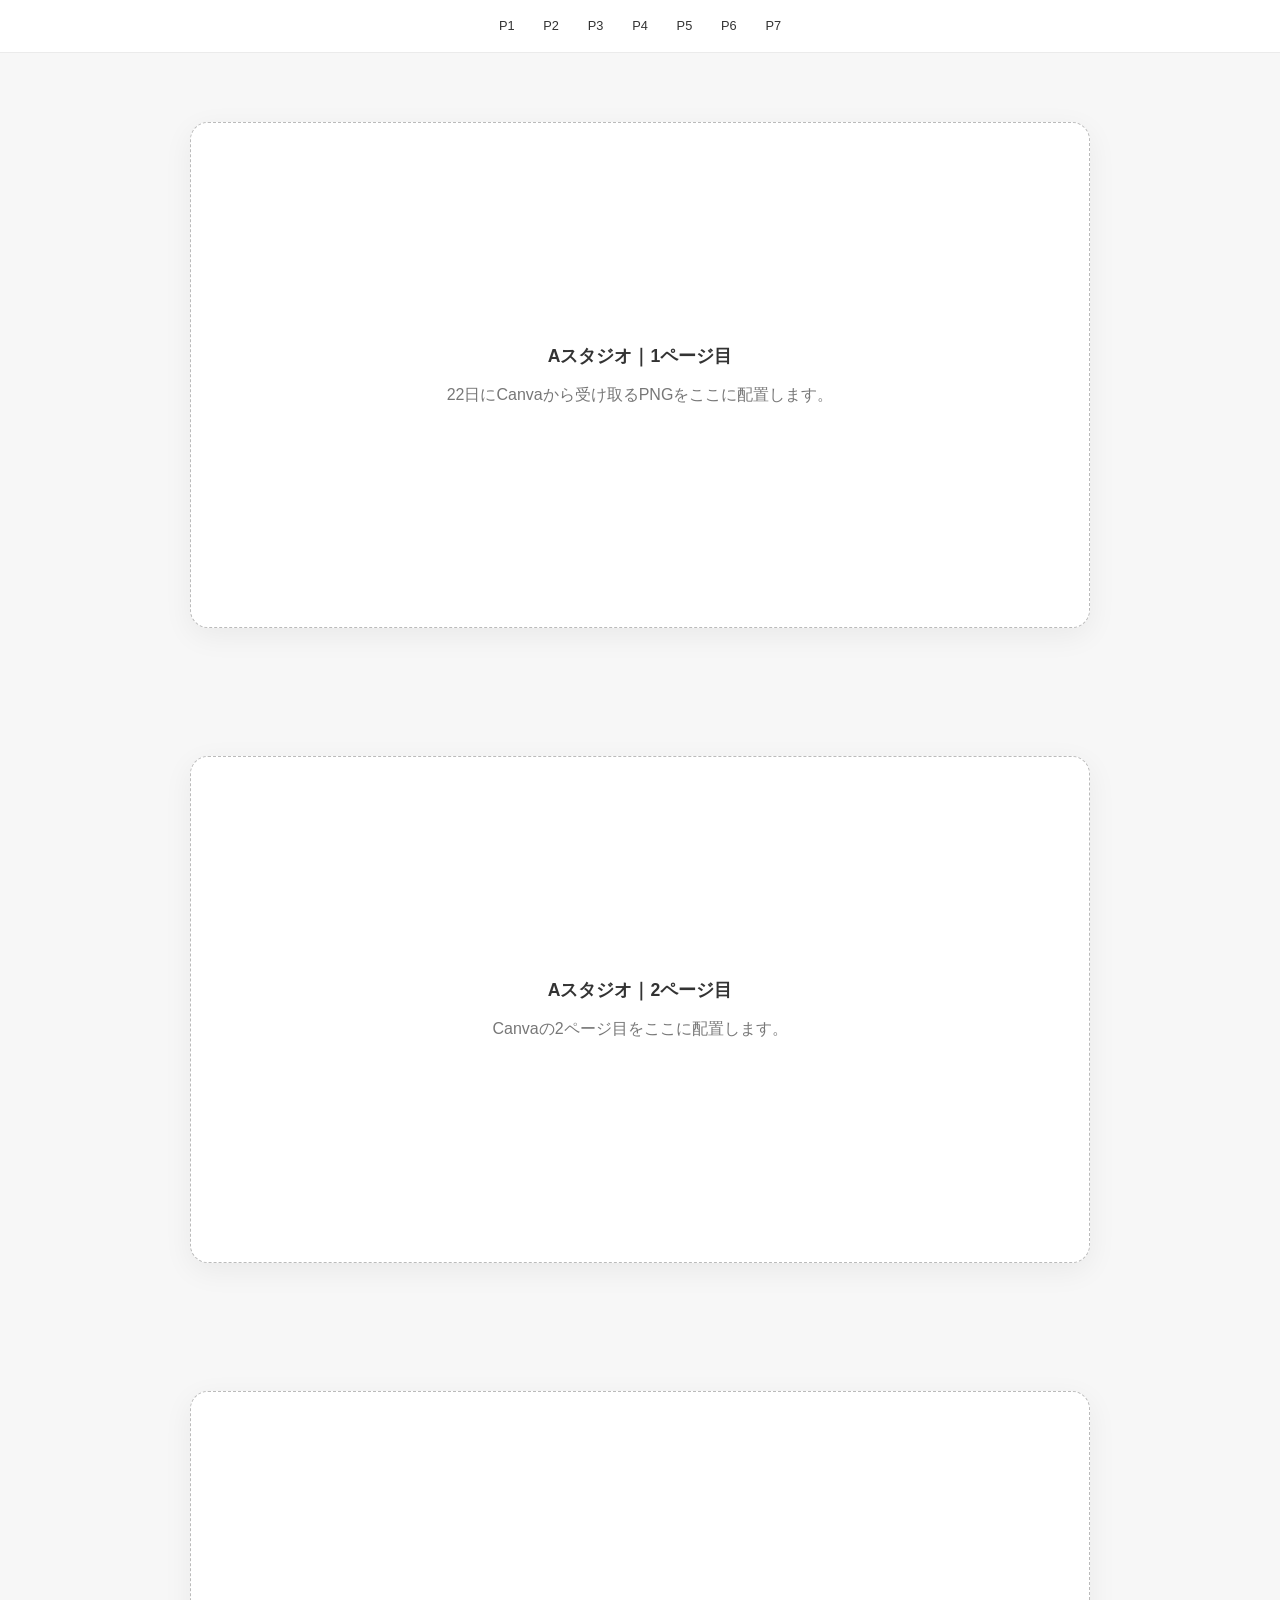
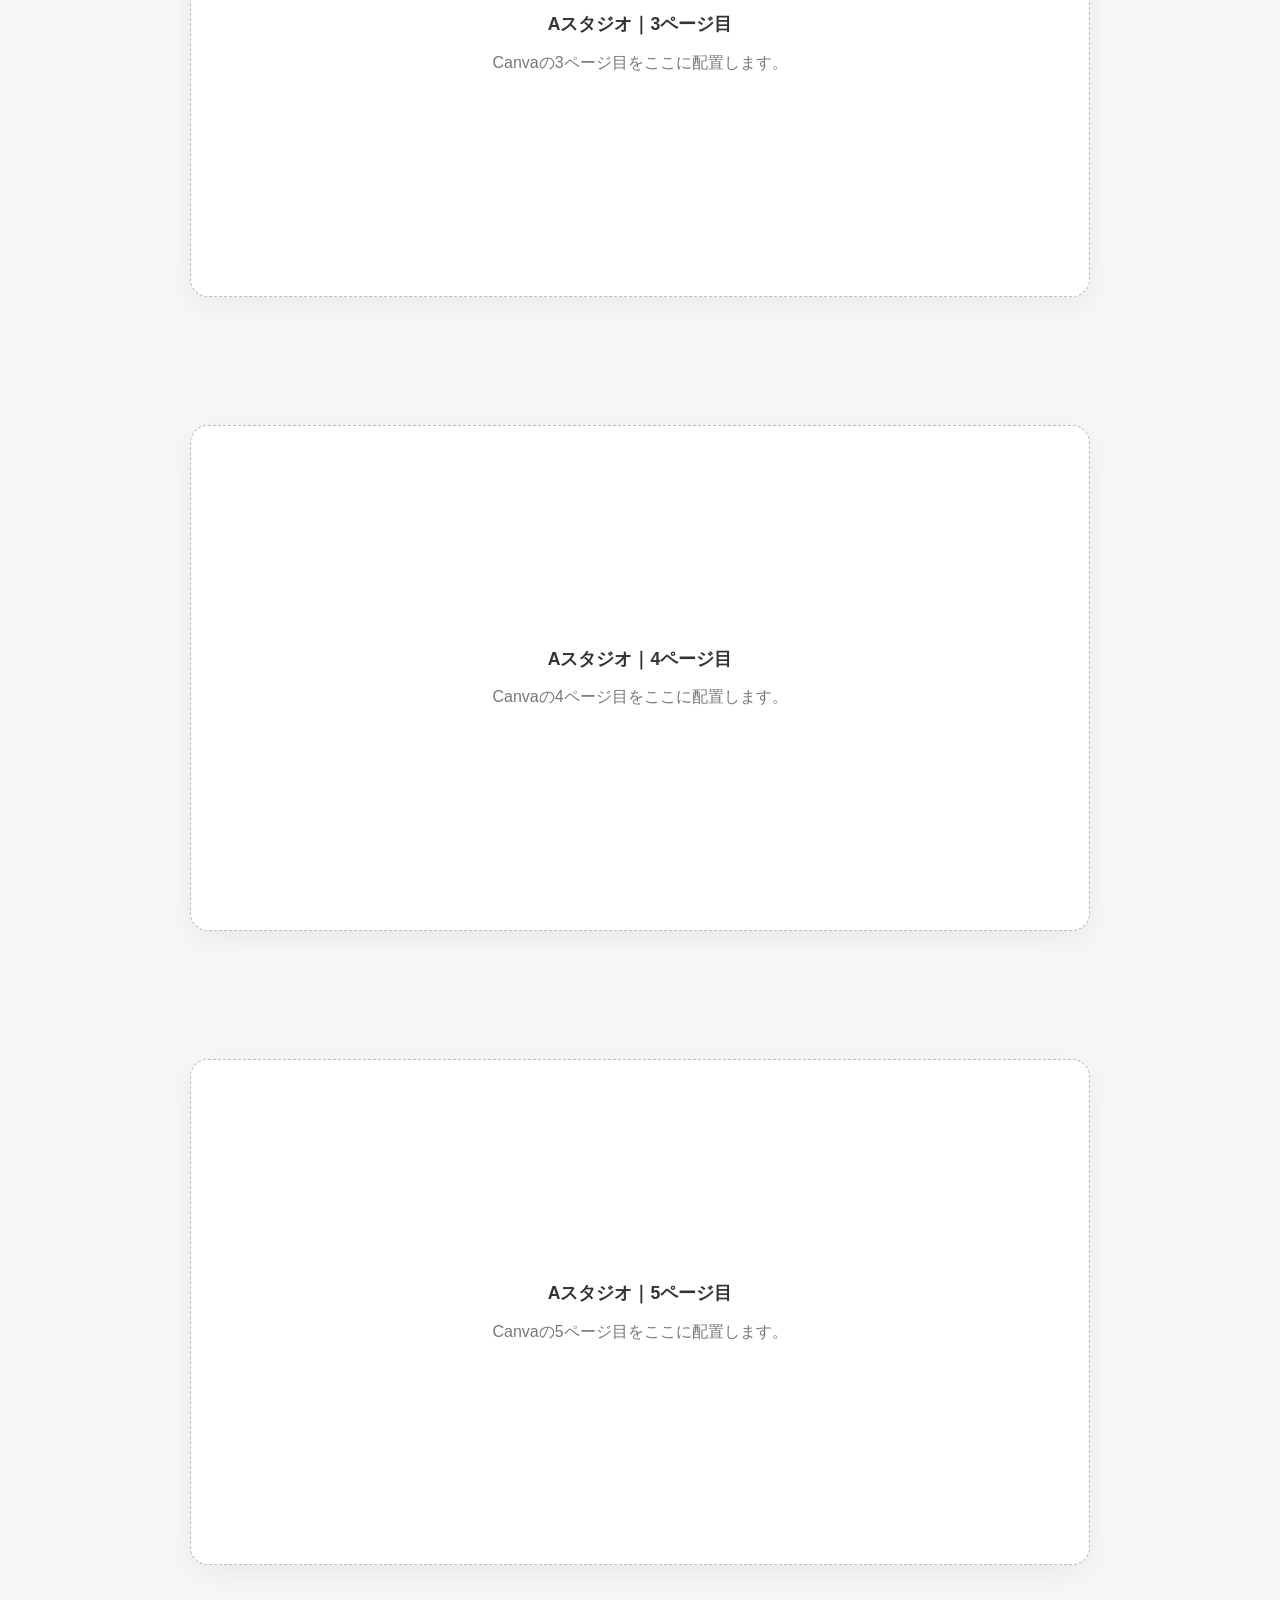
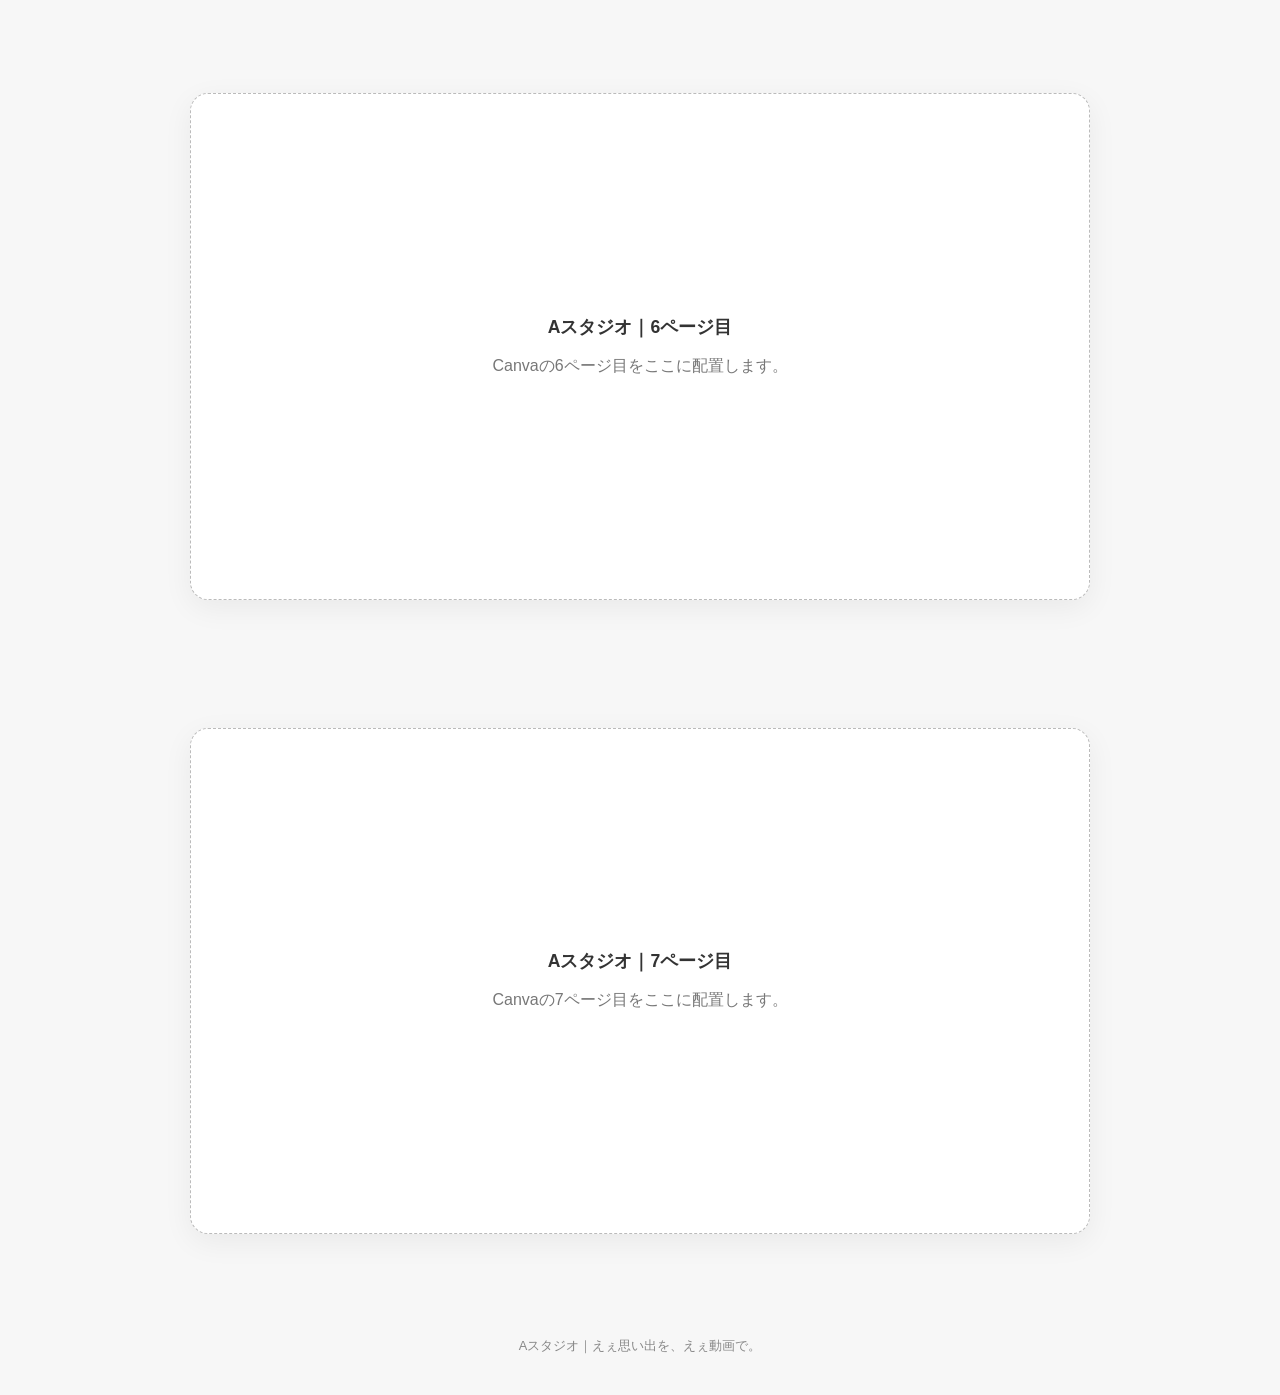
==== commit f79d9489: "Aスタジオの7ページ構成のサイト土台を作成" ====
--- a/index.html
+++ b/index.html
@@ -3,12 +3,23 @@
 <head>
 <meta charset="utf-8">
 <meta name="viewport" content="width=device-width,initial-scale=1">
-<title>Aスタジオ</title>
-<meta http-equiv="refresh" content="0;url=https://sotugyouomedetou.my.canva.site/a">
-<style>html,body{margin:0;width:100%;height:100%;overflow:hidden}iframe{border:0;width:100%;height:100%}p{position:fixed;inset:auto 10px 10px auto;background:#fff;padding:8px 12px;border-radius:8px;font-family:sans-serif}</style>
+<title>Aスタジオ | えぇ思い出を、えぇ動画で。</title>
+<meta name="description" content="Aスタジオ｜えぇ思い出を、えぇ動画で。">
+<link rel="stylesheet" href="styles.css">
 </head>
 <body>
-<iframe src="https://sotugyouomedetou.my.canva.site/a" title="Aスタジオ"></iframe>
-<p><a href="https://sotugyouomedetou.my.canva.site/a">Aスタジオを開く</a></p>
+<nav class="site-nav" aria-label="ページナビゲーション">
+  <a href="#page1">P1</a><a href="#page2">P2</a><a href="#page3">P3</a><a href="#page4">P4</a><a href="#page5">P5</a><a href="#page6">P6</a><a href="#page7">P7</a>
+</nav>
+<main>
+  <section class="page" id="page1"><div class="page-card"><p><strong>Aスタジオ｜1ページ目</strong>22日にCanvaから受け取るPNGをここに配置します。</p></div></section>
+  <section class="page" id="page2"><div class="page-card"><p><strong>Aスタジオ｜2ページ目</strong>Canvaの2ページ目をここに配置します。</p></div></section>
+  <section class="page" id="page3"><div class="page-card"><p><strong>Aスタジオ｜3ページ目</strong>Canvaの3ページ目をここに配置します。</p></div></section>
+  <section class="page" id="page4"><div class="page-card"><p><strong>Aスタジオ｜4ページ目</strong>Canvaの4ページ目をここに配置します。</p></div></section>
+  <section class="page" id="page5"><div class="page-card"><p><strong>Aスタジオ｜5ページ目</strong>Canvaの5ページ目をここに配置します。</p></div></section>
+  <section class="page" id="page6"><div class="page-card"><p><strong>Aスタジオ｜6ページ目</strong>Canvaの6ページ目をここに配置します。</p></div></section>
+  <section class="page" id="page7"><div class="page-card"><p><strong>Aスタジオ｜7ページ目</strong>Canvaの7ページ目をここに配置します。</p></div></section>
+</main>
+<footer>Aスタジオ｜えぇ思い出を、えぇ動画で。</footer>
 </body>
-</html>+</html>
--- a/styles.css
+++ b/styles.css
@@ -0,0 +1,13 @@
+*{box-sizing:border-box}
+html{scroll-behavior:smooth}
+body{margin:0;background:#f7f7f7;color:#222;font-family:-apple-system,BlinkMacSystemFont,"Hiragino Kaku Gothic ProN","Yu Gothic",Meiryo,sans-serif}
+.site-nav{position:fixed;z-index:1000;top:0;left:0;right:0;display:flex;justify-content:center;gap:.4rem;padding:.7rem .8rem;background:rgba(255,255,255,.92);backdrop-filter:blur(10px);border-bottom:1px solid rgba(0,0,0,.08)}
+.site-nav a{display:block;padding:.45rem .7rem;border-radius:999px;color:#333;text-decoration:none;font-size:.8rem;white-space:nowrap}
+.site-nav a:hover{background:#eee}
+main{padding-top:58px}
+.page{width:min(100%,1200px);min-height:70vh;margin:0 auto;padding:clamp(24px,5vw,64px) clamp(16px,4vw,48px);display:flex;align-items:center;justify-content:center;scroll-margin-top:70px}
+.page-card{width:min(100%,900px);aspect-ratio:16/9;display:flex;align-items:center;justify-content:center;border:1px dashed #bbb;border-radius:18px;background:#fff;box-shadow:0 8px 30px rgba(0,0,0,.06);text-align:center}
+.page-card p{margin:0;padding:24px;color:#777;line-height:1.8}
+.page-card strong{display:block;margin-bottom:8px;color:#333;font-size:1.1rem}
+footer{text-align:center;padding:40px 16px;color:#888;font-size:.8rem}
+@media(max-width:600px){.site-nav{overflow-x:auto;justify-content:flex-start}.site-nav a{font-size:.72rem}.page{min-height:55vh;padding:28px 12px}.page-card{aspect-ratio:9/16;border-radius:12px}}
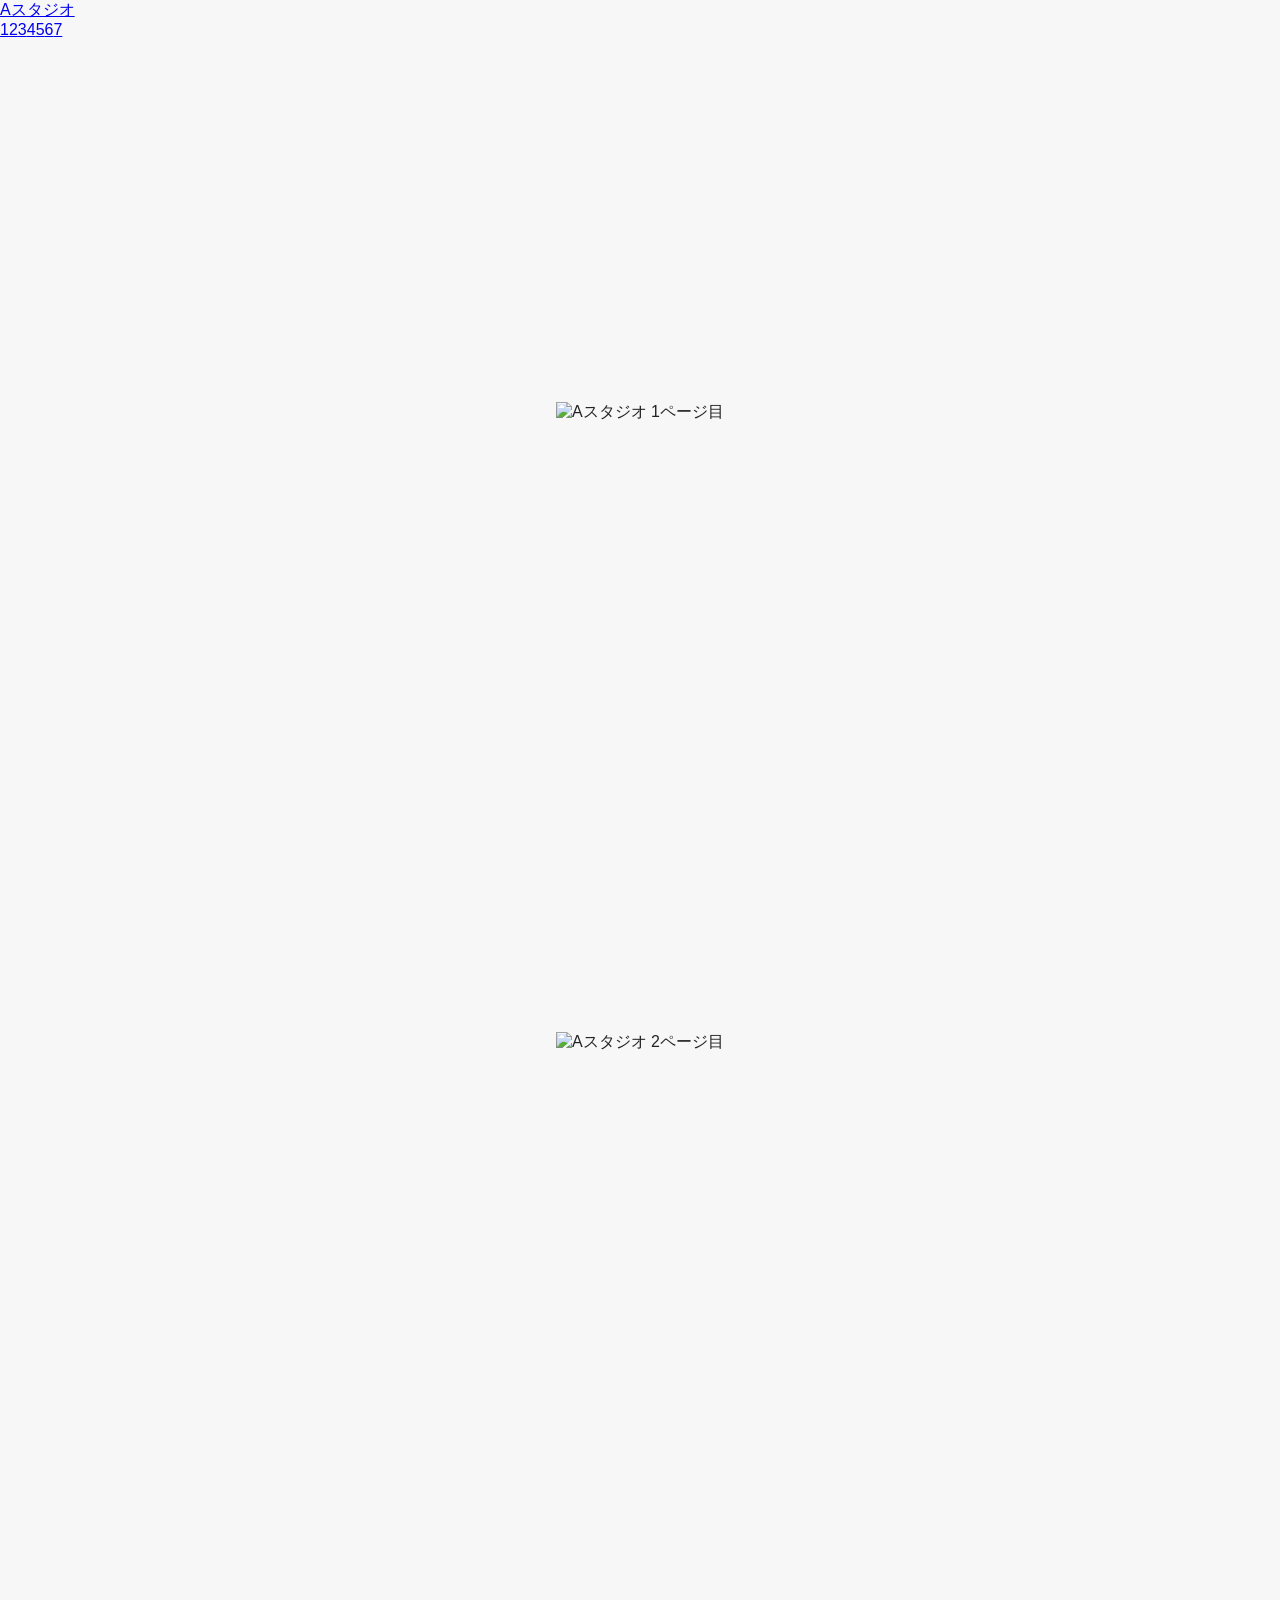
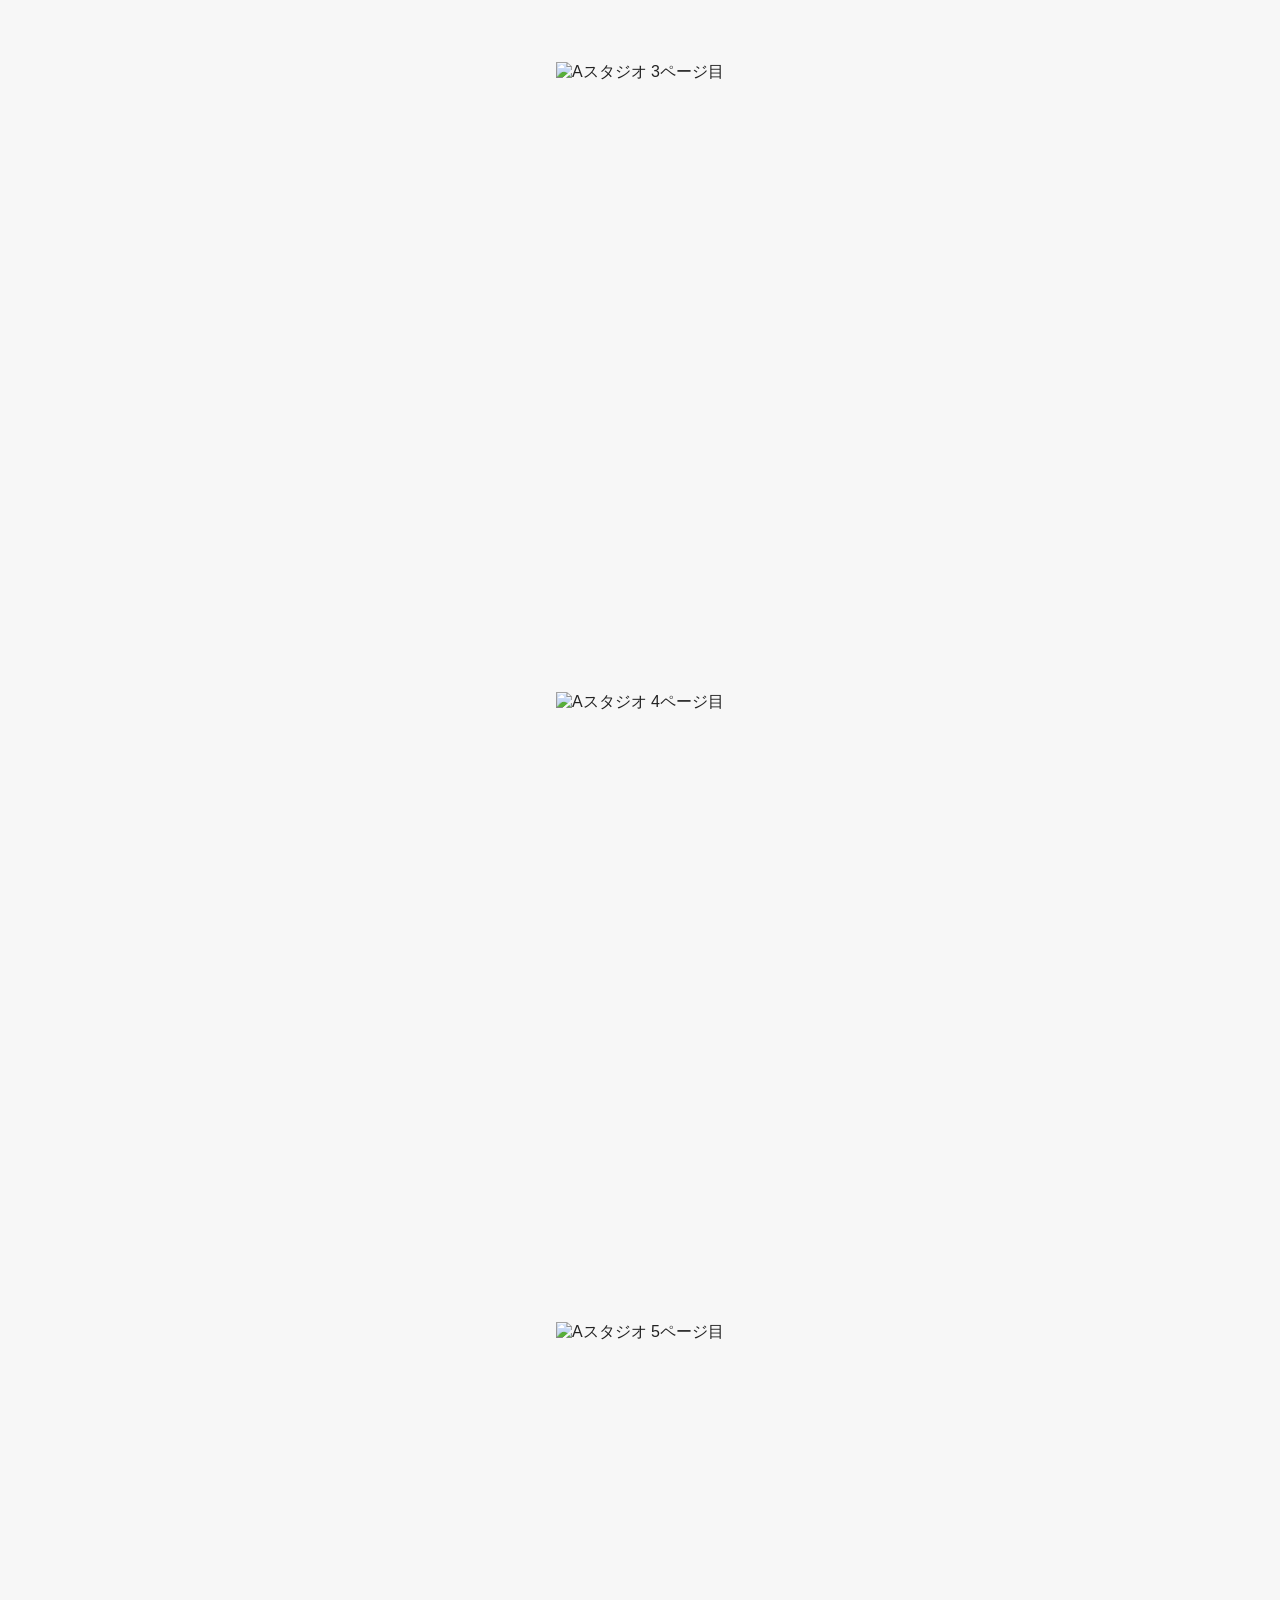
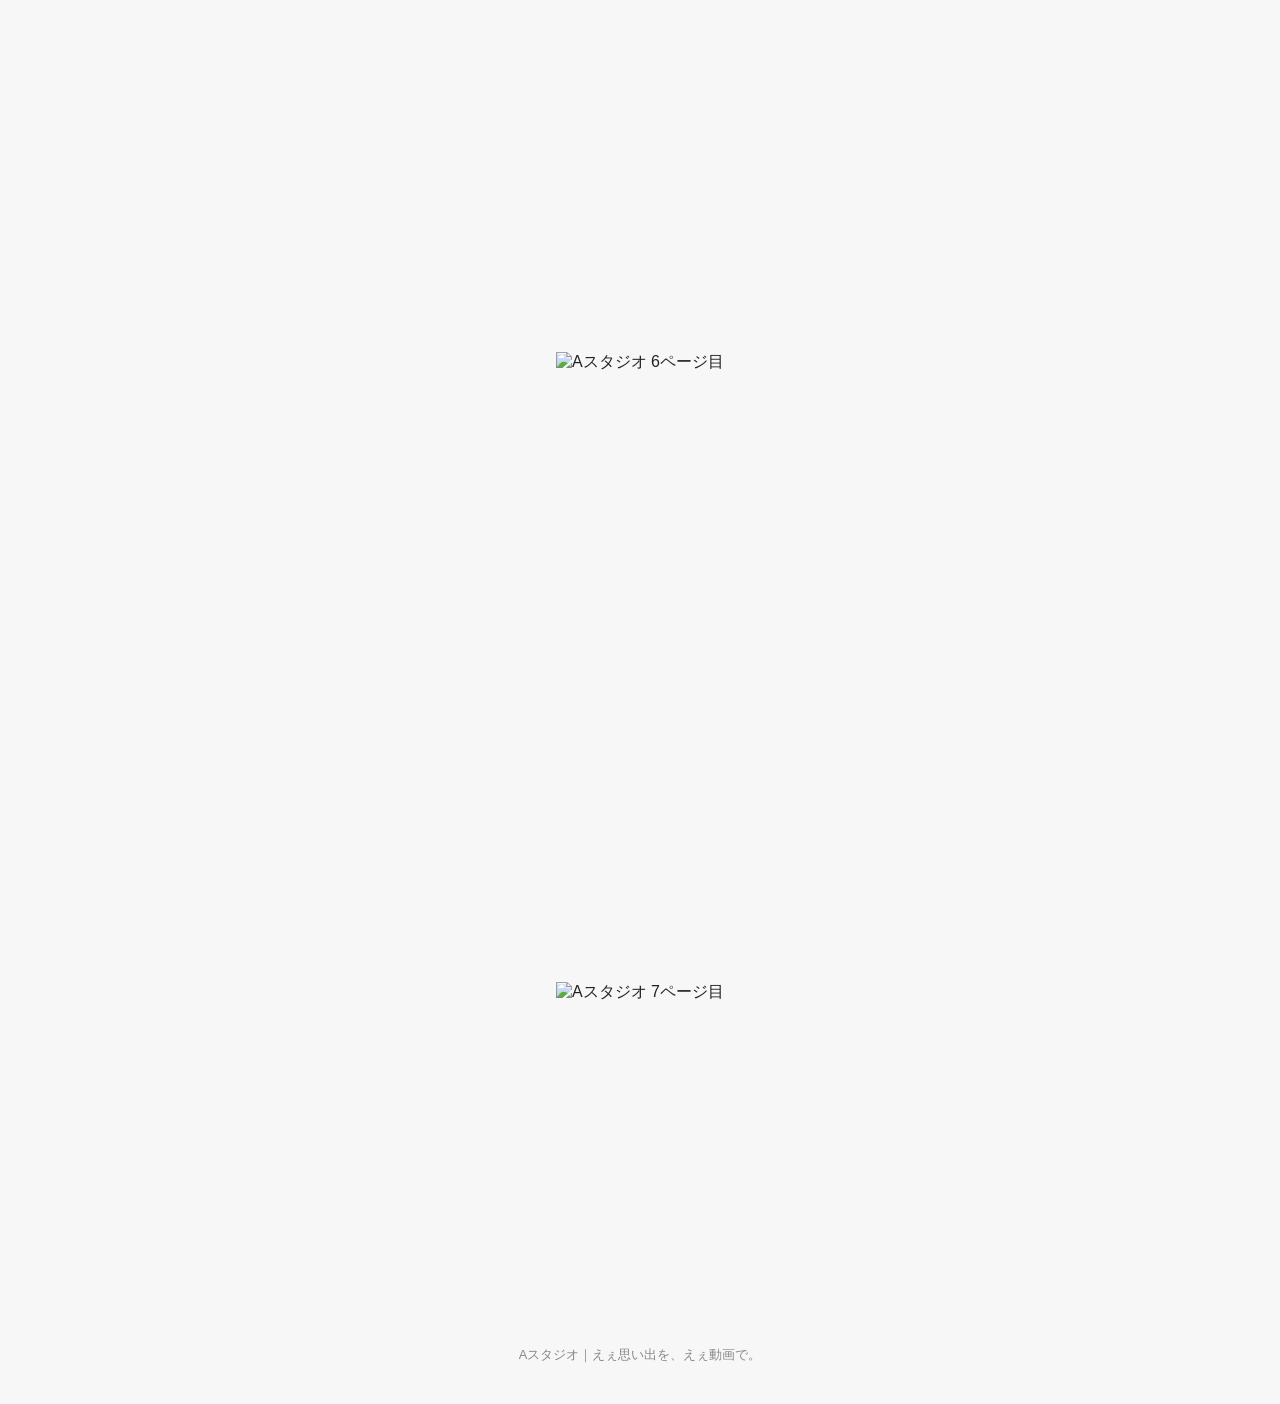
==== commit 8555c4e3: "Prepare A Studio image-based seven-page site" ====
--- a/index.html
+++ b/index.html
@@ -8,18 +8,22 @@
 <link rel="stylesheet" href="styles.css">
 </head>
 <body>
-<nav class="site-nav" aria-label="ページナビゲーション">
-  <a href="#page1">P1</a><a href="#page2">P2</a><a href="#page3">P3</a><a href="#page4">P4</a><a href="#page5">P5</a><a href="#page6">P6</a><a href="#page7">P7</a>
-</nav>
-<main>
-  <section class="page" id="page1"><div class="page-card"><p><strong>Aスタジオ｜1ページ目</strong>22日にCanvaから受け取るPNGをここに配置します。</p></div></section>
-  <section class="page" id="page2"><div class="page-card"><p><strong>Aスタジオ｜2ページ目</strong>Canvaの2ページ目をここに配置します。</p></div></section>
-  <section class="page" id="page3"><div class="page-card"><p><strong>Aスタジオ｜3ページ目</strong>Canvaの3ページ目をここに配置します。</p></div></section>
-  <section class="page" id="page4"><div class="page-card"><p><strong>Aスタジオ｜4ページ目</strong>Canvaの4ページ目をここに配置します。</p></div></section>
-  <section class="page" id="page5"><div class="page-card"><p><strong>Aスタジオ｜5ページ目</strong>Canvaの5ページ目をここに配置します。</p></div></section>
-  <section class="page" id="page6"><div class="page-card"><p><strong>Aスタジオ｜6ページ目</strong>Canvaの6ページ目をここに配置します。</p></div></section>
-  <section class="page" id="page7"><div class="page-card"><p><strong>Aスタジオ｜7ページ目</strong>Canvaの7ページ目をここに配置します。</p></div></section>
+<header class="topbar">
+  <a class="brand" href="#page1" aria-label="Aスタジオ ホーム">Aスタジオ</a>
+  <nav aria-label="ページナビゲーション">
+    <a href="#page1">1</a><a href="#page2">2</a><a href="#page3">3</a><a href="#page4">4</a><a href="#page5">5</a><a href="#page6">6</a><a href="#page7">7</a>
+  </nav>
+</header>
+<main id="app">
+  <section class="page" id="page1"><div class="design"><img src="images/page1.png" alt="Aスタジオ 1ページ目" loading="eager"><div class="hotspots" data-page="1"></div></div></section>
+  <section class="page" id="page2"><div class="design"><img src="images/page2.png" alt="Aスタジオ 2ページ目" loading="lazy"><div class="hotspots" data-page="2"></div></div></section>
+  <section class="page" id="page3"><div class="design"><img src="images/page3.png" alt="Aスタジオ 3ページ目" loading="lazy"><div class="hotspots" data-page="3"></div></div></section>
+  <section class="page" id="page4"><div class="design"><img src="images/page4.png" alt="Aスタジオ 4ページ目" loading="lazy"><div class="hotspots" data-page="4"></div></div></section>
+  <section class="page" id="page5"><div class="design"><img src="images/page5.png" alt="Aスタジオ 5ページ目" loading="lazy"><div class="hotspots" data-page="5"></div></div></section>
+  <section class="page" id="page6"><div class="design"><img src="images/page6.png" alt="Aスタジオ 6ページ目" loading="lazy"><div class="hotspots" data-page="6"></div></div></section>
+  <section class="page" id="page7"><div class="design"><img src="images/page7.png" alt="Aスタジオ 7ページ目" loading="lazy"><div class="hotspots" data-page="7"></div></div></section>
 </main>
 <footer>Aスタジオ｜えぇ思い出を、えぇ動画で。</footer>
+<script src="script.js"></script>
 </body>
 </html>
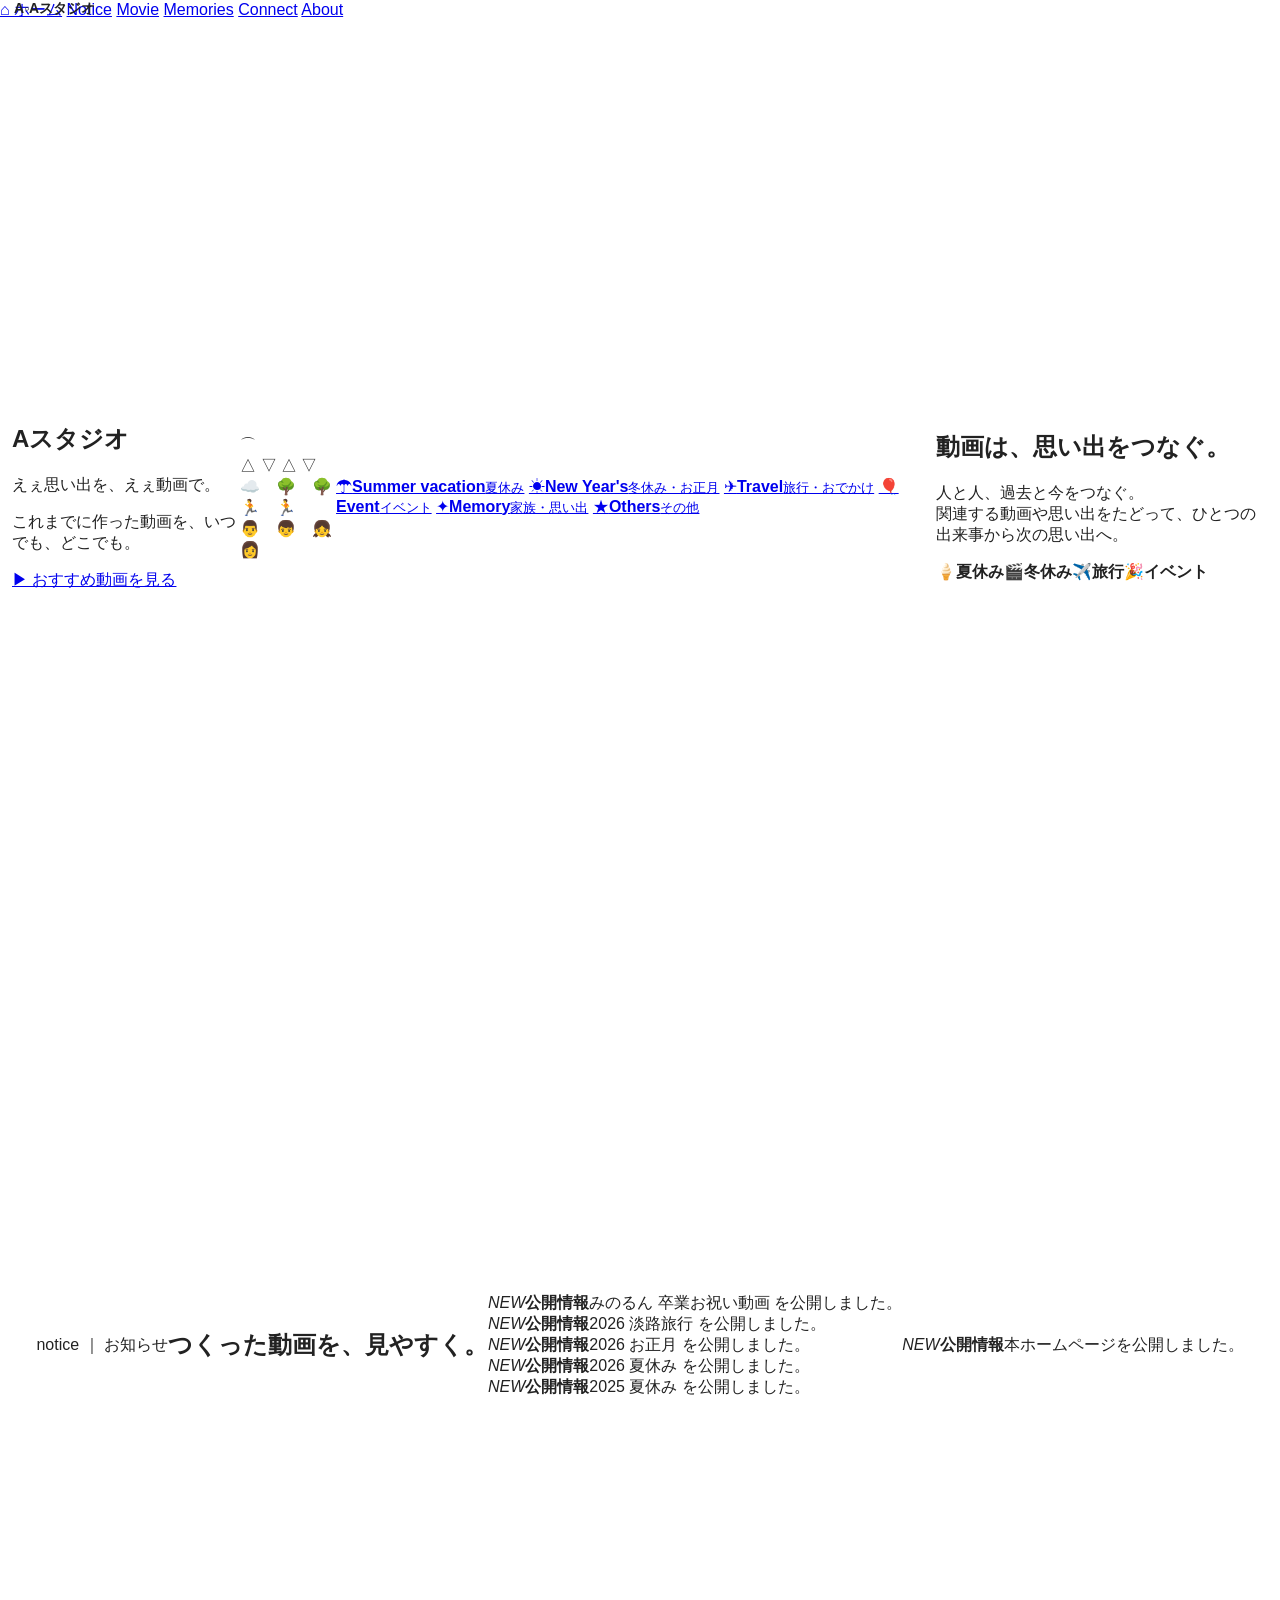
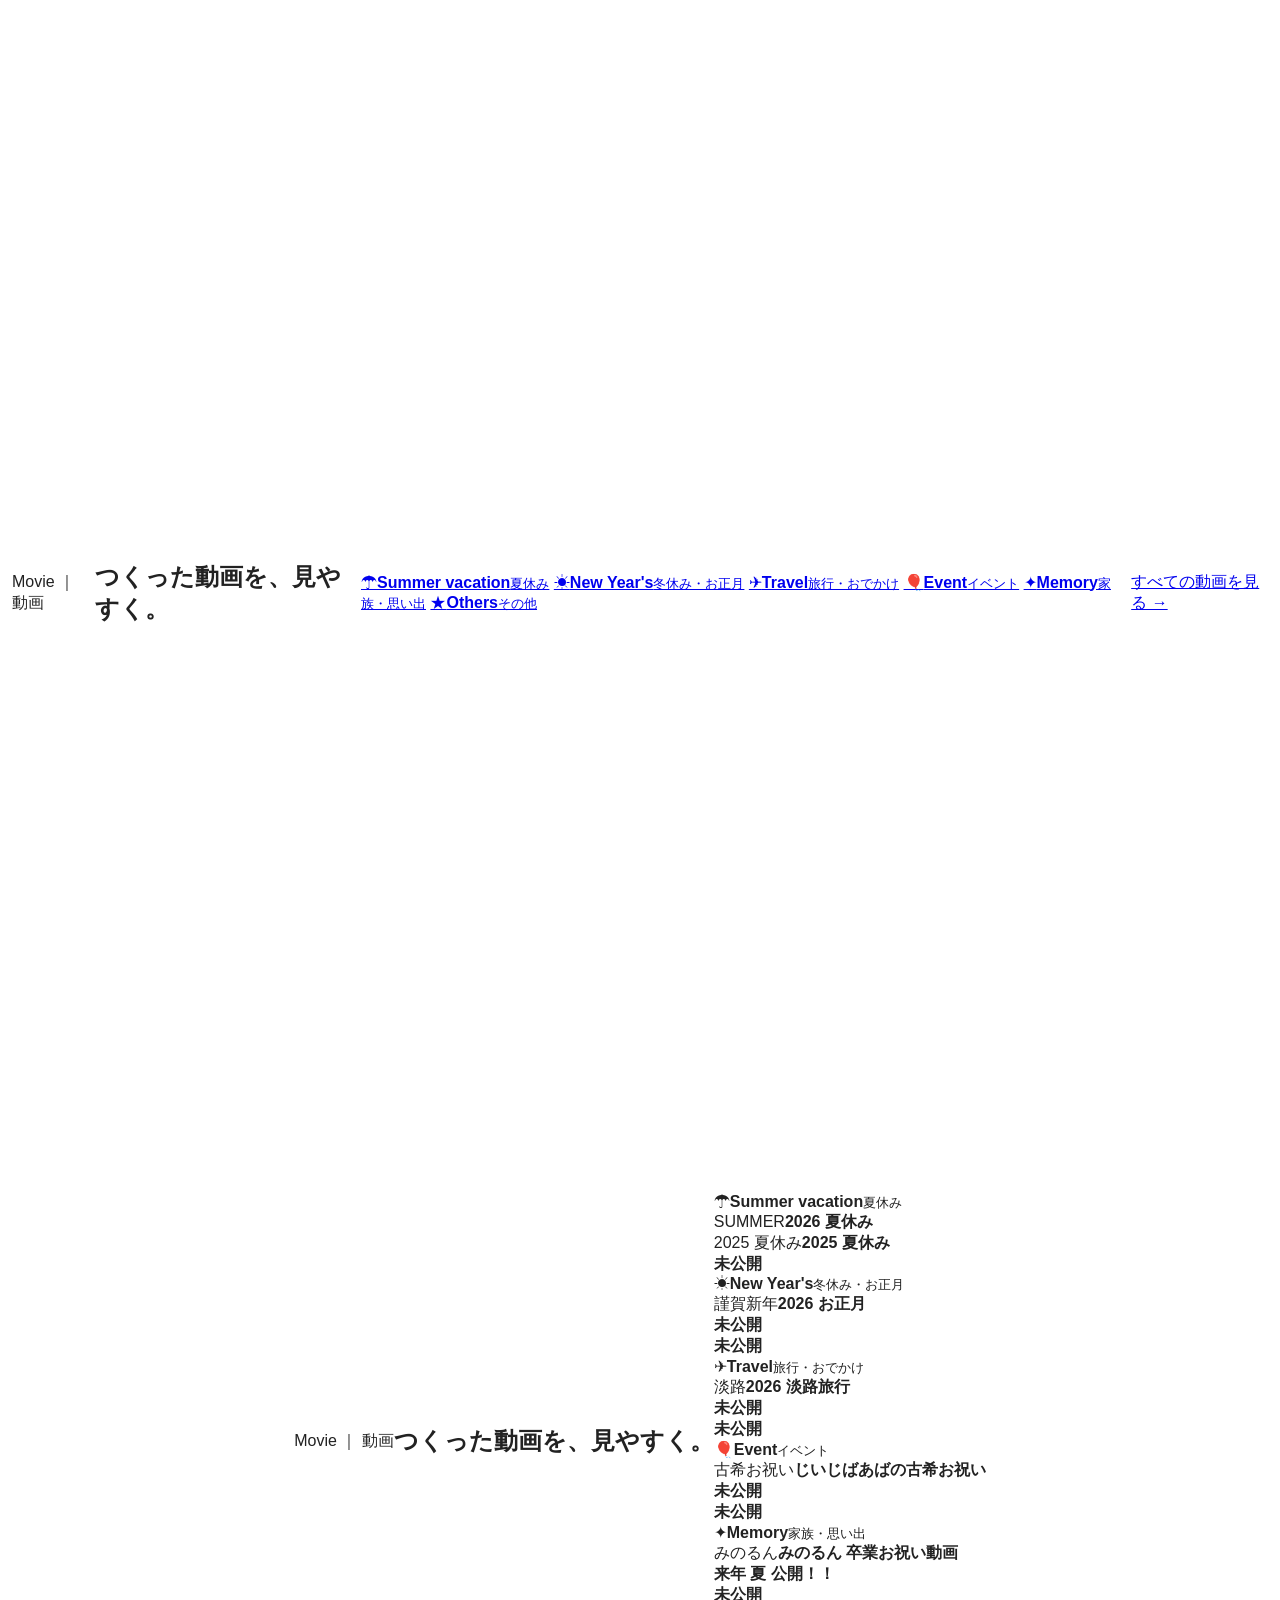
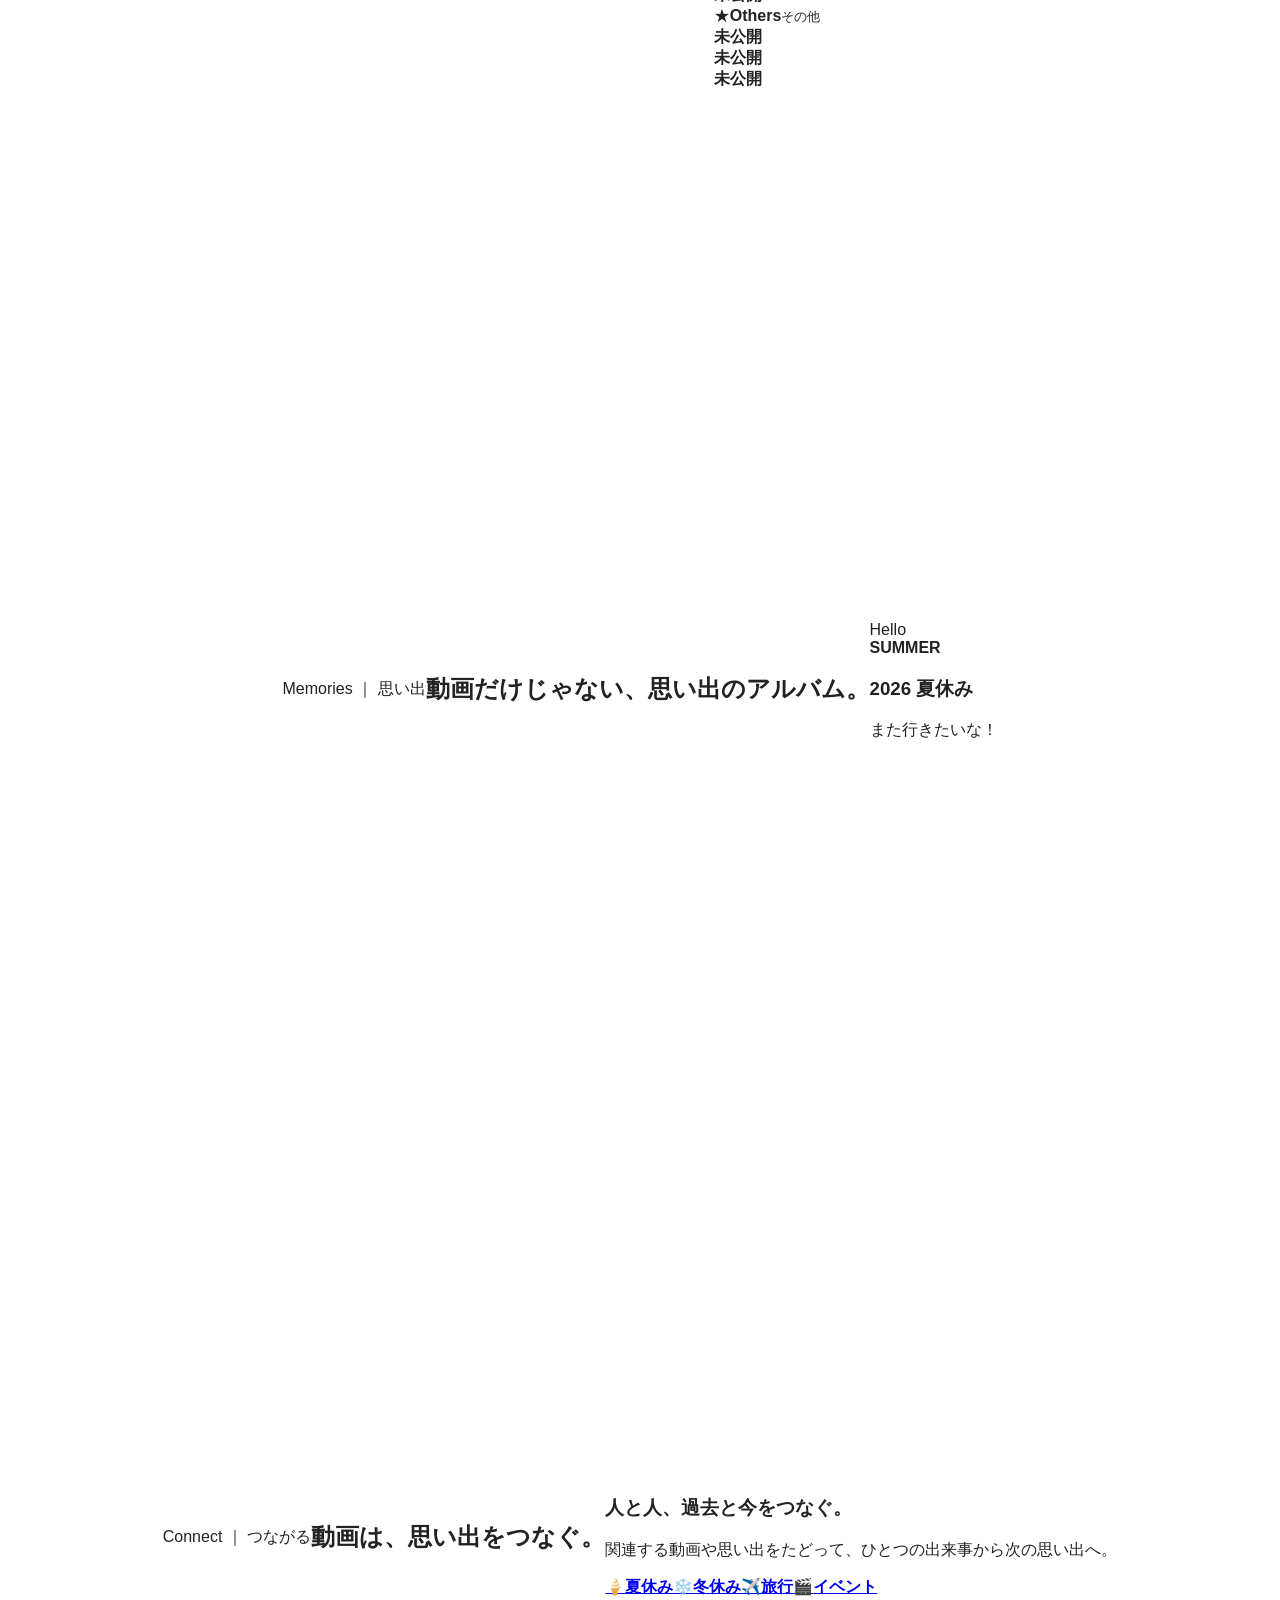
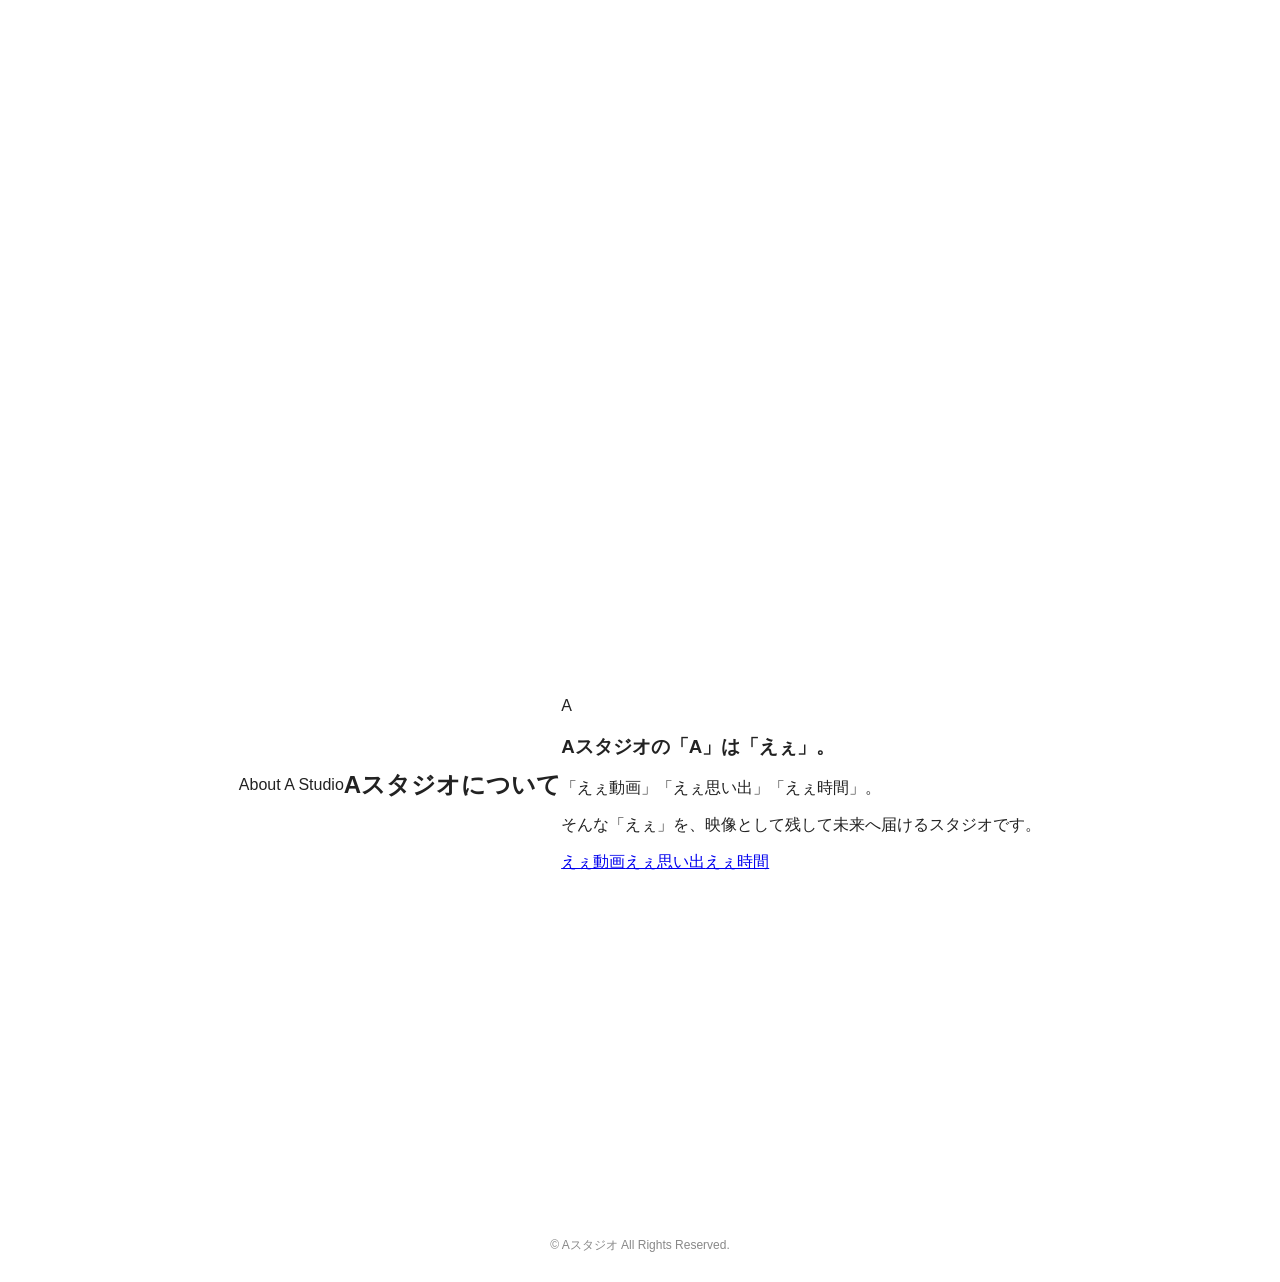
==== commit d61a7e05: "HTML化: Canvaデザイン7ページの構造を実装" ====
--- a/index.html
+++ b/index.html
@@ -8,22 +8,96 @@
 <link rel="stylesheet" href="styles.css">
 </head>
 <body>
-<header class="topbar">
-  <a class="brand" href="#page1" aria-label="Aスタジオ ホーム">Aスタジオ</a>
-  <nav aria-label="ページナビゲーション">
-    <a href="#page1">1</a><a href="#page2">2</a><a href="#page3">3</a><a href="#page4">4</a><a href="#page5">5</a><a href="#page6">6</a><a href="#page7">7</a>
+<header class="site-header">
+  <a class="brand" href="#home"><span class="logo-mark">A<span>◦</span></span><strong>Aスタジオ</strong></a>
+  <nav class="main-nav" aria-label="メインナビゲーション">
+    <a href="#home" data-page="home">⌂ ホーム</a>
+    <a href="#notice" data-page="notice">Notice</a>
+    <a href="#movie" data-page="movie">Movie</a>
+    <a href="#memories" data-page="memories">Memories</a>
+    <a href="#connect" data-page="connect">Connect</a>
+    <a href="#about" data-page="about">About</a>
   </nav>
 </header>
-<main id="app">
-  <section class="page" id="page1"><div class="design"><img src="images/page1.png" alt="Aスタジオ 1ページ目" loading="eager"><div class="hotspots" data-page="1"></div></div></section>
-  <section class="page" id="page2"><div class="design"><img src="images/page2.png" alt="Aスタジオ 2ページ目" loading="lazy"><div class="hotspots" data-page="2"></div></div></section>
-  <section class="page" id="page3"><div class="design"><img src="images/page3.png" alt="Aスタジオ 3ページ目" loading="lazy"><div class="hotspots" data-page="3"></div></div></section>
-  <section class="page" id="page4"><div class="design"><img src="images/page4.png" alt="Aスタジオ 4ページ目" loading="lazy"><div class="hotspots" data-page="4"></div></div></section>
-  <section class="page" id="page5"><div class="design"><img src="images/page5.png" alt="Aスタジオ 5ページ目" loading="lazy"><div class="hotspots" data-page="5"></div></div></section>
-  <section class="page" id="page6"><div class="design"><img src="images/page6.png" alt="Aスタジオ 6ページ目" loading="lazy"><div class="hotspots" data-page="6"></div></div></section>
-  <section class="page" id="page7"><div class="design"><img src="images/page7.png" alt="Aスタジオ 7ページ目" loading="lazy"><div class="hotspots" data-page="7"></div></div></section>
+
+<main>
+<section id="home" class="page home-page">
+  <div class="hero-copy">
+    <h1>Aスタジオ</h1>
+    <p class="lead">えぇ思い出を、えぇ動画で。</p>
+    <p class="sublead">これまでに作った動画を、いつでも、どこでも。</p>
+    <a class="primary-btn" href="#movie">▶ おすすめ動画を見る</a>
+  </div>
+  <div class="hero-art" aria-label="家族で動画を見るイラスト">
+    <div class="art-lamp">⌒</div><div class="art-bunting">△ ▽ △ ▽</div>
+    <div class="tv"><div class="tv-screen"><span>☁️　🌳　🌳</span><b>🏃　🏃</b></div><div class="tv-stand"></div></div>
+    <div class="family">👨　👦　👧　👩</div>
+    <div class="sofa"></div>
+  </div>
+  <div class="home-categories">
+    <a href="#movie" class="category-card"><span class="icon blue">☂</span><span><b>Summer vacation</b><small>夏休み</small></span></a>
+    <a href="#movie" class="category-card"><span class="icon coral">☀</span><span><b>New Year's</b><small>冬休み・お正月</small></span></a>
+    <a href="#movie" class="category-card"><span class="icon green">✈</span><span><b>Travel</b><small>旅行・おでかけ</small></span></a>
+    <a href="#movie" class="category-card"><span class="icon mint">🎈</span><span><b>Event</b><small>イベント</small></span></a>
+    <a href="#memories" class="category-card"><span class="icon purple">✦</span><span><b>Memory</b><small>家族・思い出</small></span></a>
+    <a href="#movie" class="category-card"><span class="icon orange">★</span><span><b>Others</b><small>その他</small></span></a>
+  </div>
+  <div class="home-message"><div><h2>動画は、思い出をつなぐ。</h2><p>人と人、過去と今をつなぐ。<br>関連する動画や思い出をたどって、ひとつの出来事から次の思い出へ。</p></div><div class="message-icons"><span>🍦<b>夏休み</b></span><span>🎬<b>冬休み</b></span><span>✈️<b>旅行</b></span><span>🎉<b>イベント</b></span></div></div>
+</section>
+
+<section id="notice" class="page content-page">
+  <div class="eyebrow">notice ｜ お知らせ</div><h2>つくった動画を、見やすく。</h2>
+  <div class="notice-list">
+    <div><i>NEW</i><b>公開情報</b><span>みのるん 卒業お祝い動画 を公開しました。</span></div>
+    <div><i>NEW</i><b>公開情報</b><span>2026 淡路旅行 を公開しました。</span></div>
+    <div><i>NEW</i><b>公開情報</b><span>2026 お正月 を公開しました。</span></div>
+    <div><i>NEW</i><b>公開情報</b><span>2026 夏休み を公開しました。</span></div>
+    <div><i>NEW</i><b>公開情報</b><span>2025 夏休み を公開しました。</span></div>
+  </div>
+  <div class="notice-last"><i>NEW</i><b>公開情報</b><span>本ホームページを公開しました。</span></div>
+</section>
+
+<section id="movie" class="page content-page movie-page">
+  <div class="eyebrow">Movie ｜ 動画</div><h2>つくった動画を、見やすく。</h2>
+  <div class="movie-grid category-grid">
+    <a class="movie-category" href="#movie-list"><span class="icon blue">☂</span><span><b>Summer vacation</b><small>夏休み</small></span></a>
+    <a class="movie-category" href="#movie-list"><span class="icon coral">☀</span><span><b>New Year's</b><small>冬休み・お正月</small></span></a>
+    <a class="movie-category" href="#movie-list"><span class="icon green">✈</span><span><b>Travel</b><small>旅行・おでかけ</small></span></a>
+    <a class="movie-category" href="#movie-list"><span class="icon mint">🎈</span><span><b>Event</b><small>イベント</small></span></a>
+    <a class="movie-category" href="#movie-list"><span class="icon purple">✦</span><span><b>Memory</b><small>家族・思い出</small></span></a>
+    <a class="movie-category" href="#movie-list"><span class="icon orange">★</span><span><b>Others</b><small>その他</small></span></a>
+  </div>
+  <a class="all-link" href="#movie-list">すべての動画を見る →</a>
+</section>
+
+<section id="movie-list" class="page content-page list-page">
+  <div class="eyebrow">Movie ｜ 動画</div><h2>つくった動画を、見やすく。</h2>
+  <div class="long-list">
+    <div class="list-category"><div class="list-head"><span class="icon blue">☂</span><b>Summer vacation</b><small>夏休み</small></div><div class="video-card"><span class="thumb summer">SUMMER</span><b>2026 夏休み</b></div><div class="video-card"><span class="thumb blue-thumb">2025 夏休み</span><b>2025 夏休み</b></div><div class="video-card muted"><span></span><b>未公開</b></div></div>
+    <div class="list-category"><div class="list-head"><span class="icon coral">☀</span><b>New Year's</b><small>冬休み・お正月</small></div><div class="video-card"><span class="thumb newyear">謹賀新年</span><b>2026 お正月</b></div><div class="video-card muted"><span></span><b>未公開</b></div><div class="video-card muted"><span></span><b>未公開</b></div></div>
+    <div class="list-category"><div class="list-head"><span class="icon green">✈</span><b>Travel</b><small>旅行・おでかけ</small></div><div class="video-card"><span class="thumb travel">淡路</span><b>2026 淡路旅行</b></div><div class="video-card muted"><span></span><b>未公開</b></div><div class="video-card muted"><span></span><b>未公開</b></div></div>
+    <div class="list-category"><div class="list-head"><span class="icon mint">🎈</span><b>Event</b><small>イベント</small></div><div class="video-card"><span class="thumb event">古希お祝い</span><b>じいじばあばの古希お祝い</b></div><div class="video-card muted"><span></span><b>未公開</b></div><div class="video-card muted"><span></span><b>未公開</b></div></div>
+    <div class="list-category"><div class="list-head"><span class="icon purple">✦</span><b>Memory</b><small>家族・思い出</small></div><div class="video-card"><span class="thumb memory">みのるん</span><b>みのるん 卒業お祝い動画</b></div><div class="video-card muted"><span></span><b>来年 夏 公開！！</b></div><div class="video-card muted"><span></span><b>未公開</b></div></div>
+    <div class="list-category"><div class="list-head"><span class="icon orange">★</span><b>Others</b><small>その他</small></div><div class="video-card muted"><span></span><b>未公開</b></div><div class="video-card muted"><span></span><b>未公開</b></div><div class="video-card muted"><span></span><b>未公開</b></div></div>
+  </div>
+</section>
+
+<section id="memories" class="page content-page memories-page">
+  <div class="eyebrow">Memories ｜ 思い出</div><h2>動画だけじゃない、思い出のアルバム。</h2>
+  <div class="memory-feature"><div class="memory-photo">Hello<br><strong>SUMMER</strong></div><div><h3>2026 夏休み</h3><p>また行きたいな！</p></div></div>
+</section>
+
+<section id="connect" class="page content-page connect-page">
+  <div class="eyebrow">Connect ｜ つながる</div><h2>動画は、思い出をつなぐ。</h2>
+  <div class="connect-box"><div><h3>人と人、過去と今をつなぐ。</h3><p>関連する動画や思い出をたどって、ひとつの出来事から次の思い出へ。</p></div><div class="connect-icons"><a href="#movie">🍦<b>夏休み</b></a><a href="#movie">❄️<b>冬休み</b></a><a href="#movie">✈️<b>旅行</b></a><a href="#movie">🎬<b>イベント</b></a></div></div>
+</section>
+
+<section id="about" class="page content-page about-page">
+  <div class="eyebrow">About A Studio</div><h2>Aスタジオについて</h2>
+  <div class="about-box"><div class="big-a">A</div><div><h3>Aスタジオの「A」は「えぇ」。</h3><p class="accent">「えぇ動画」「えぇ思い出」「えぇ時間」。</p><p>そんな「えぇ」を、映像として残して未来へ届けるスタジオです。</p><div class="about-buttons"><a href="#movie">えぇ動画</a><a href="#memories">えぇ思い出</a><a href="#connect">えぇ時間</a></div></div></div>
+</section>
 </main>
-<footer>Aスタジオ｜えぇ思い出を、えぇ動画で。</footer>
+<footer>© Aスタジオ All Rights Reserved.</footer>
 <script src="script.js"></script>
 </body>
-</html>
+</html>
--- a/styles.css
+++ b/styles.css
@@ -1,13 +1,17 @@
 *{box-sizing:border-box}
 html{scroll-behavior:smooth}
-body{margin:0;background:#f7f7f7;color:#222;font-family:-apple-system,BlinkMacSystemFont,"Hiragino Kaku Gothic ProN","Yu Gothic",Meiryo,sans-serif}
-.site-nav{position:fixed;z-index:1000;top:0;left:0;right:0;display:flex;justify-content:center;gap:.4rem;padding:.7rem .8rem;background:rgba(255,255,255,.92);backdrop-filter:blur(10px);border-bottom:1px solid rgba(0,0,0,.08)}
-.site-nav a{display:block;padding:.45rem .7rem;border-radius:999px;color:#333;text-decoration:none;font-size:.8rem;white-space:nowrap}
-.site-nav a:hover{background:#eee}
-main{padding-top:58px}
-.page{width:min(100%,1200px);min-height:70vh;margin:0 auto;padding:clamp(24px,5vw,64px) clamp(16px,4vw,48px);display:flex;align-items:center;justify-content:center;scroll-margin-top:70px}
-.page-card{width:min(100%,900px);aspect-ratio:16/9;display:flex;align-items:center;justify-content:center;border:1px dashed #bbb;border-radius:18px;background:#fff;box-shadow:0 8px 30px rgba(0,0,0,.06);text-align:center}
-.page-card p{margin:0;padding:24px;color:#777;line-height:1.8}
-.page-card strong{display:block;margin-bottom:8px;color:#333;font-size:1.1rem}
-footer{text-align:center;padding:40px 16px;color:#888;font-size:.8rem}
-@media(max-width:600px){.site-nav{overflow-x:auto;justify-content:flex-start}.site-nav a{font-size:.72rem}.page{min-height:55vh;padding:28px 12px}.page-card{aspect-ratio:9/16;border-radius:12px}}
+body{margin:0;background:#fff;color:#222;font-family:-apple-system,BlinkMacSystemFont,"Hiragino Kaku Gothic ProN","Yu Gothic",Meiryo,sans-serif}
+.topbar{position:fixed;z-index:1000;top:0;left:0;right:0;height:52px;display:flex;align-items:center;justify-content:center;gap:18px;padding:0 12px;background:rgba(255,255,255,.94);backdrop-filter:blur(12px);border-bottom:1px solid rgba(0,0,0,.08)}
+.brand{position:absolute;left:14px;color:#222;text-decoration:none;font-weight:700;font-size:14px}
+.topbar nav{display:flex;gap:4px;overflow-x:auto;max-width:100%;padding:4px}
+.topbar nav a{min-width:30px;text-align:center;padding:6px 8px;border-radius:999px;color:#555;text-decoration:none;font-size:12px}
+.topbar nav a:hover,.topbar nav a:focus-visible{background:#eee;color:#111}
+main{padding-top:52px}
+.page{width:100%;min-height:calc(100vh - 52px);display:flex;align-items:center;justify-content:center;scroll-margin-top:52px;padding:18px 12px}
+.design{position:relative;width:min(100%,1400px);line-height:0;overflow:hidden;background:#f5f5f5}
+.design img{display:block;width:100%;height:auto;min-height:180px;object-fit:contain}
+.hotspots{position:absolute;inset:0;pointer-events:none}
+.hotspot{position:absolute;display:block;pointer-events:auto;background:transparent;border:0;cursor:pointer}
+.hotspot:focus-visible{outline:2px solid currentColor;outline-offset:2px}
+footer{text-align:center;padding:28px 16px;color:#888;font-size:12px}
+@media(max-width:600px){.topbar{height:46px}.brand{font-size:12px}.topbar nav{margin-left:58px}.topbar nav a{min-width:27px;padding:5px 7px}.topbar nav a:first-child{display:none}main{padding-top:46px}.page{min-height:calc(100vh - 46px);padding:0}.design{width:100%;border-radius:0}.design img{min-height:0}.hotspot:focus-visible{outline-width:1px}}
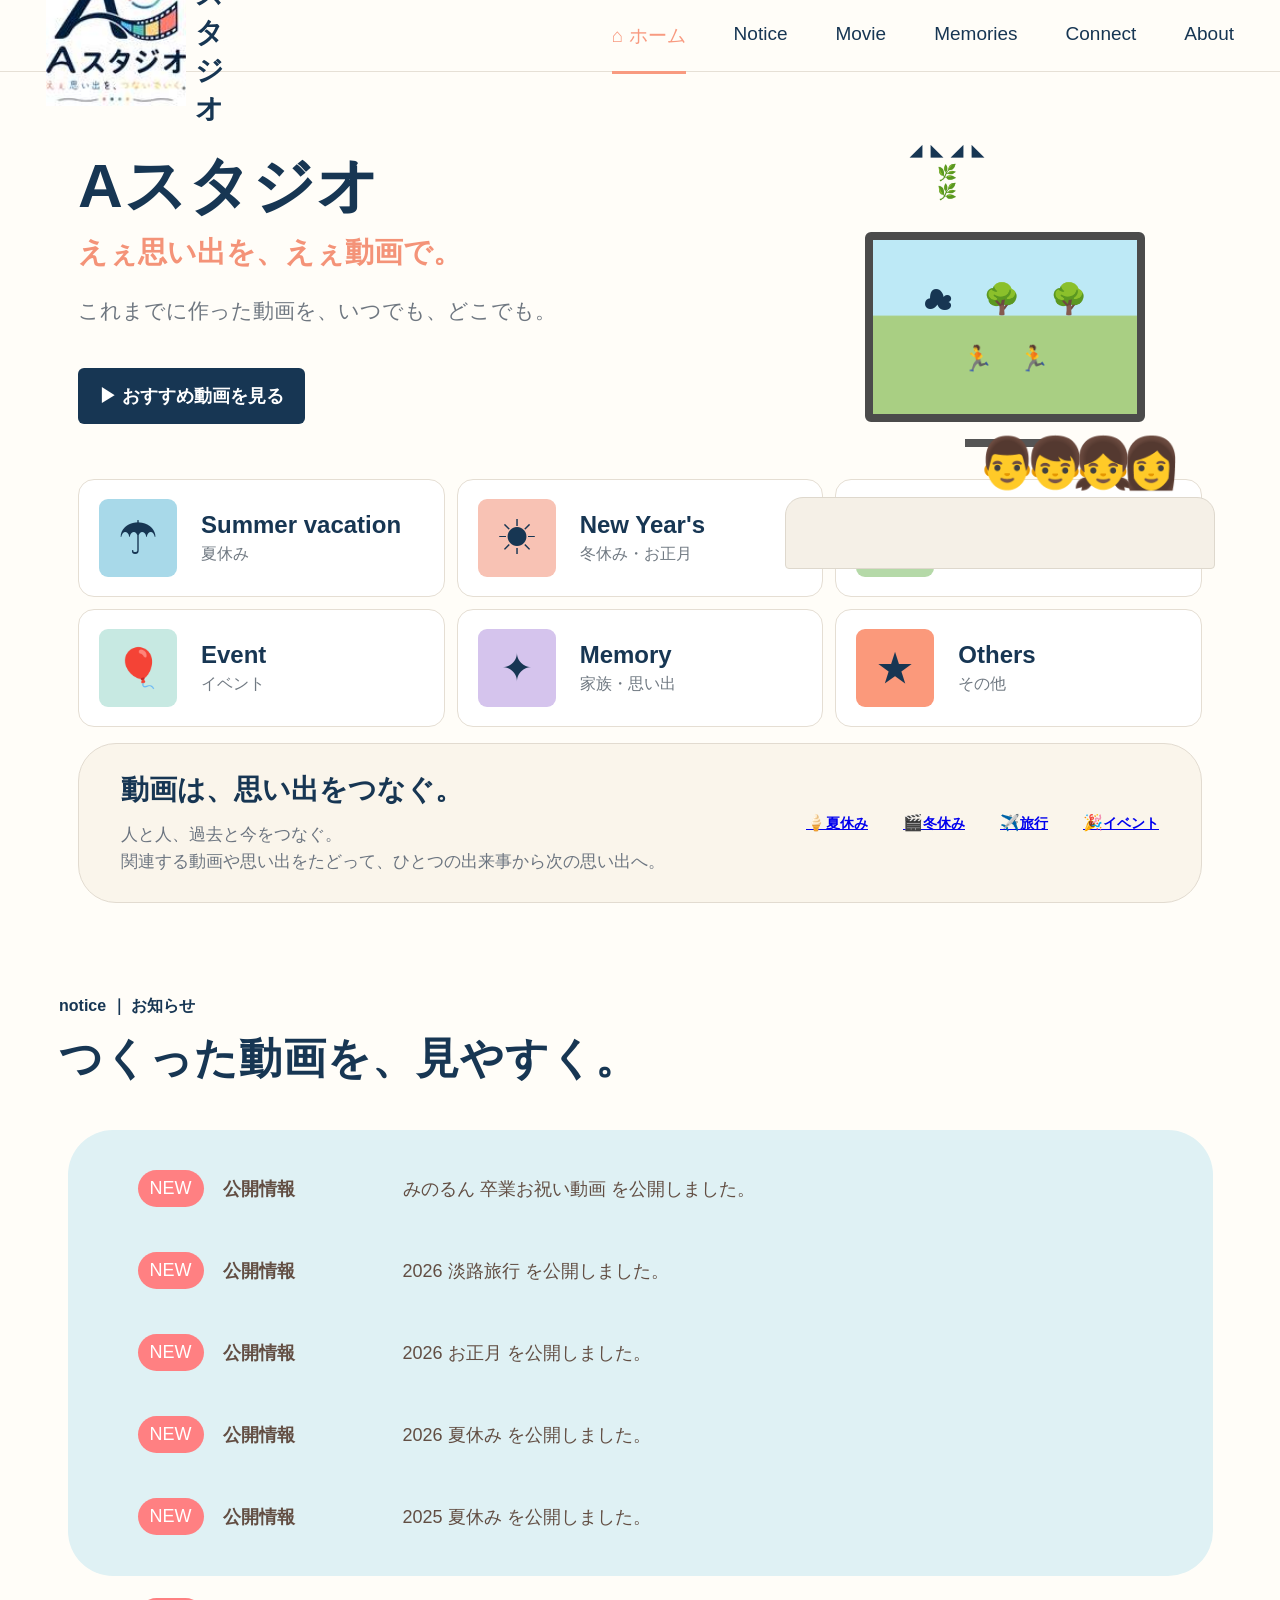
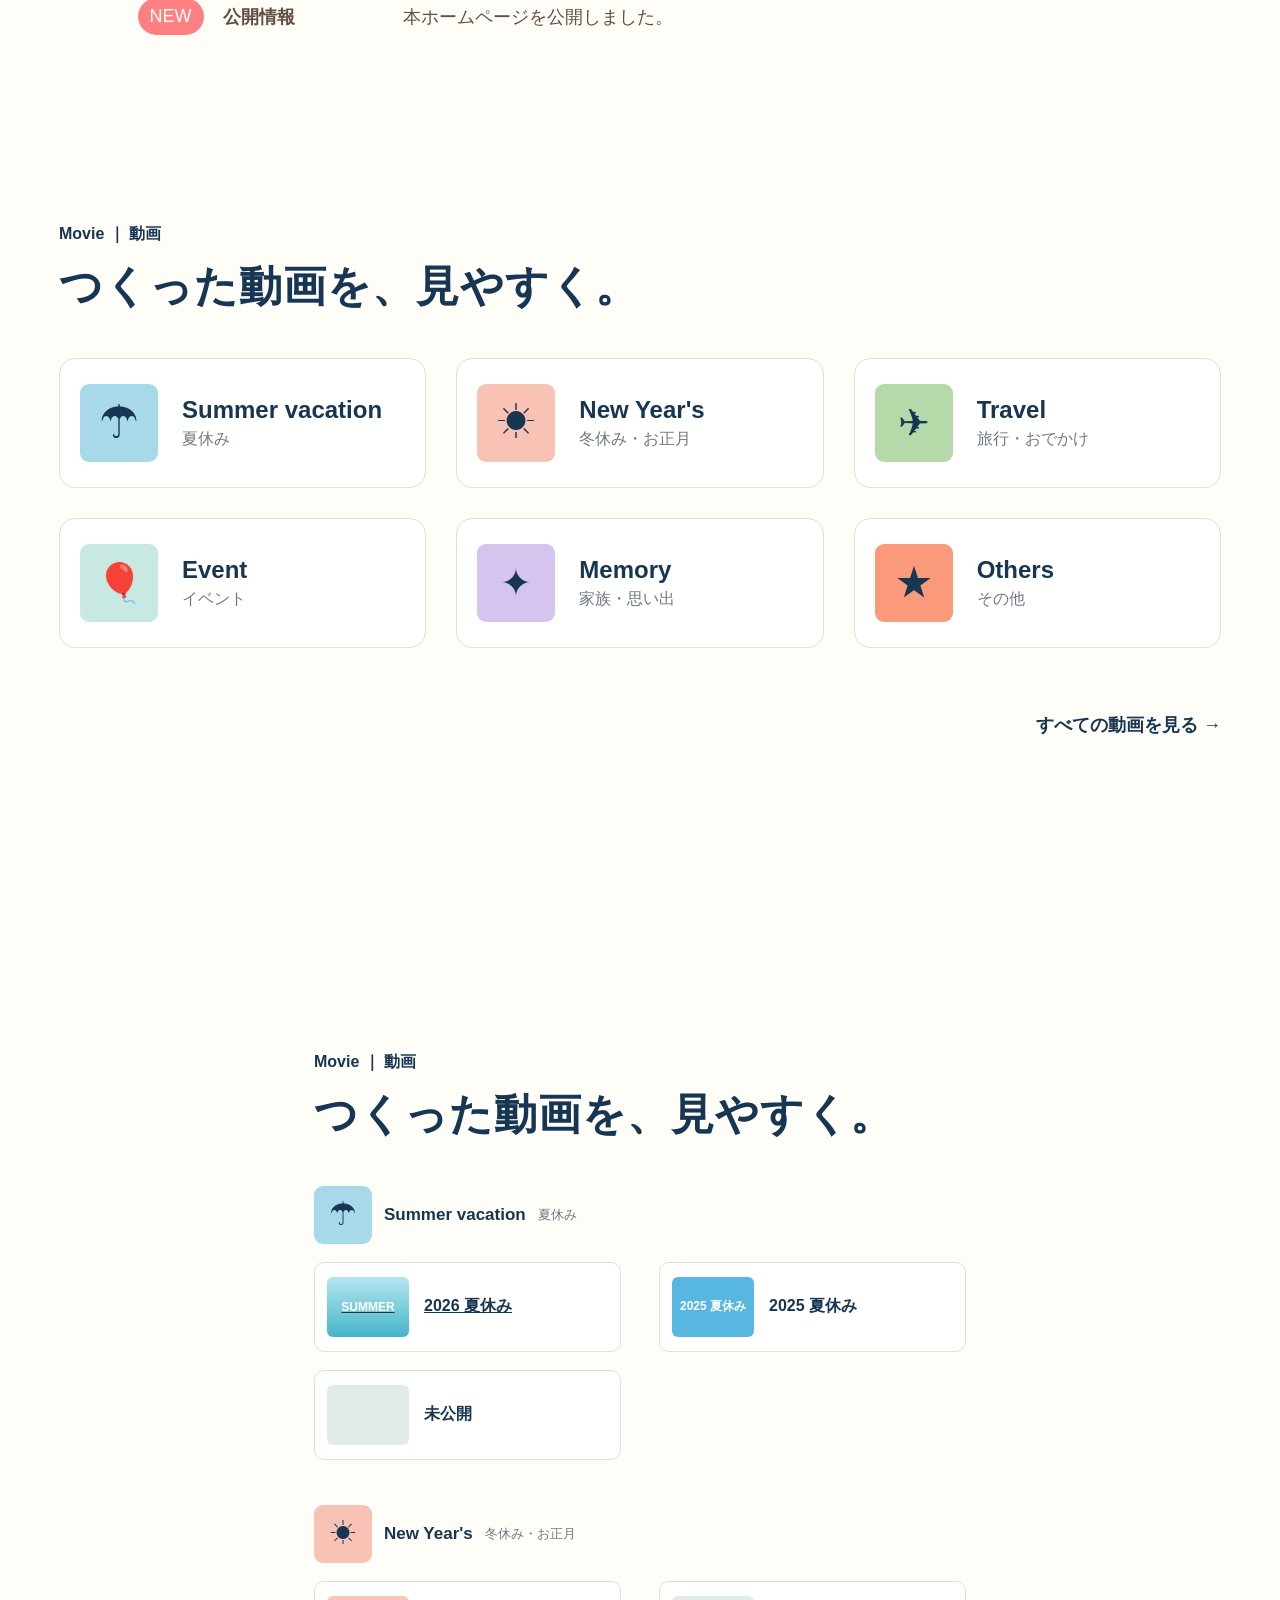
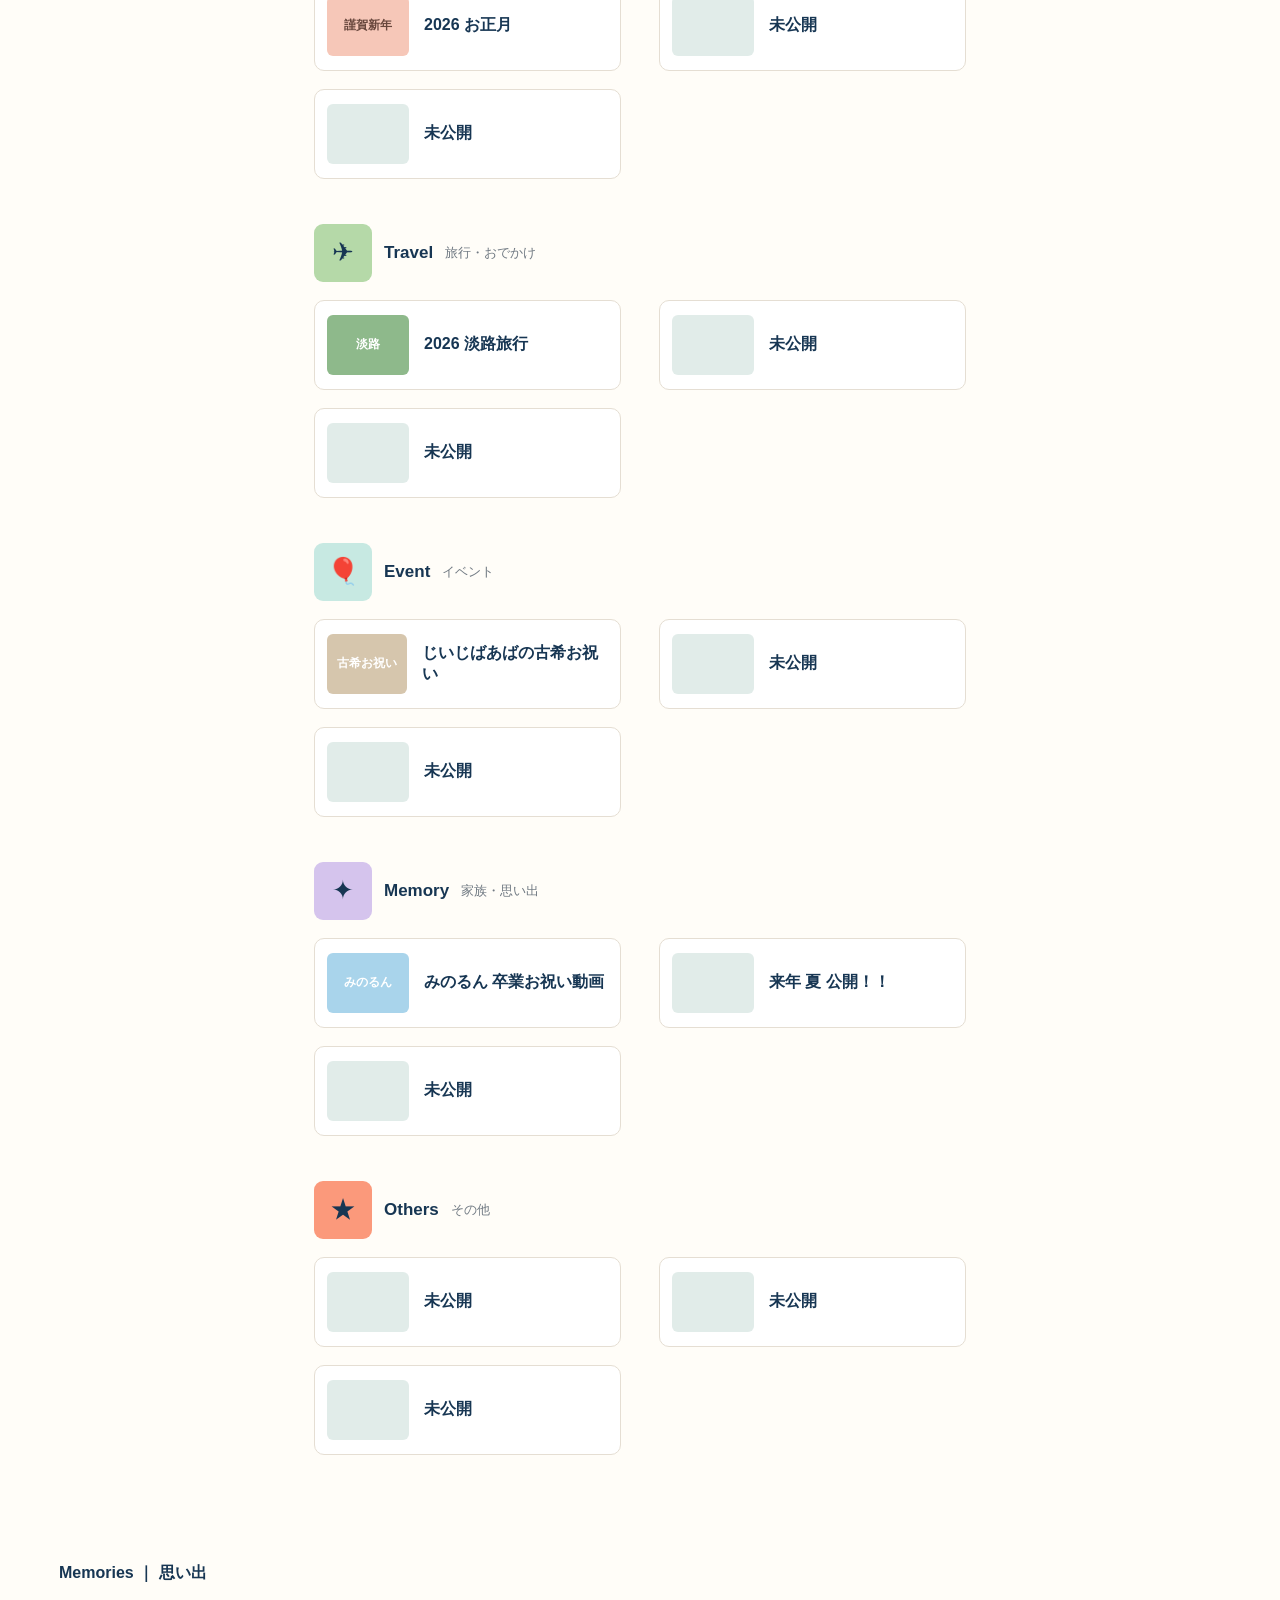
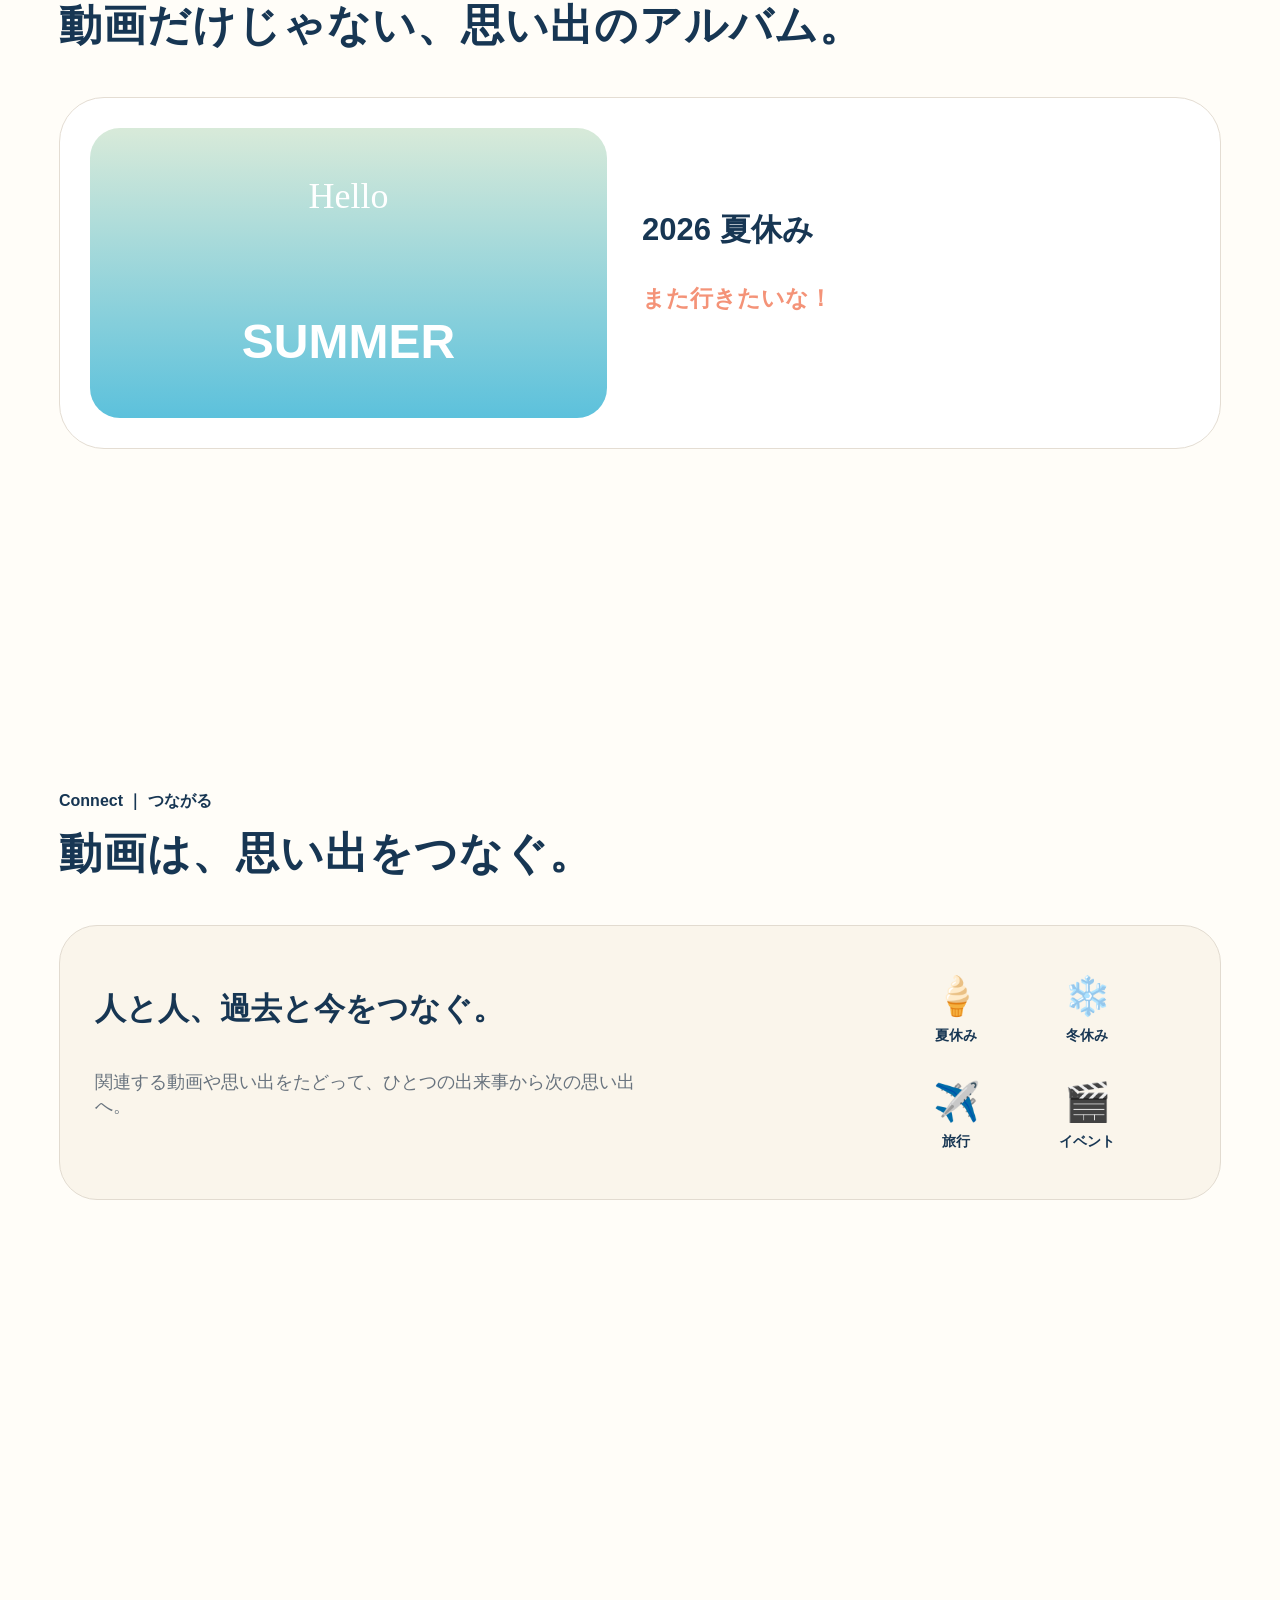
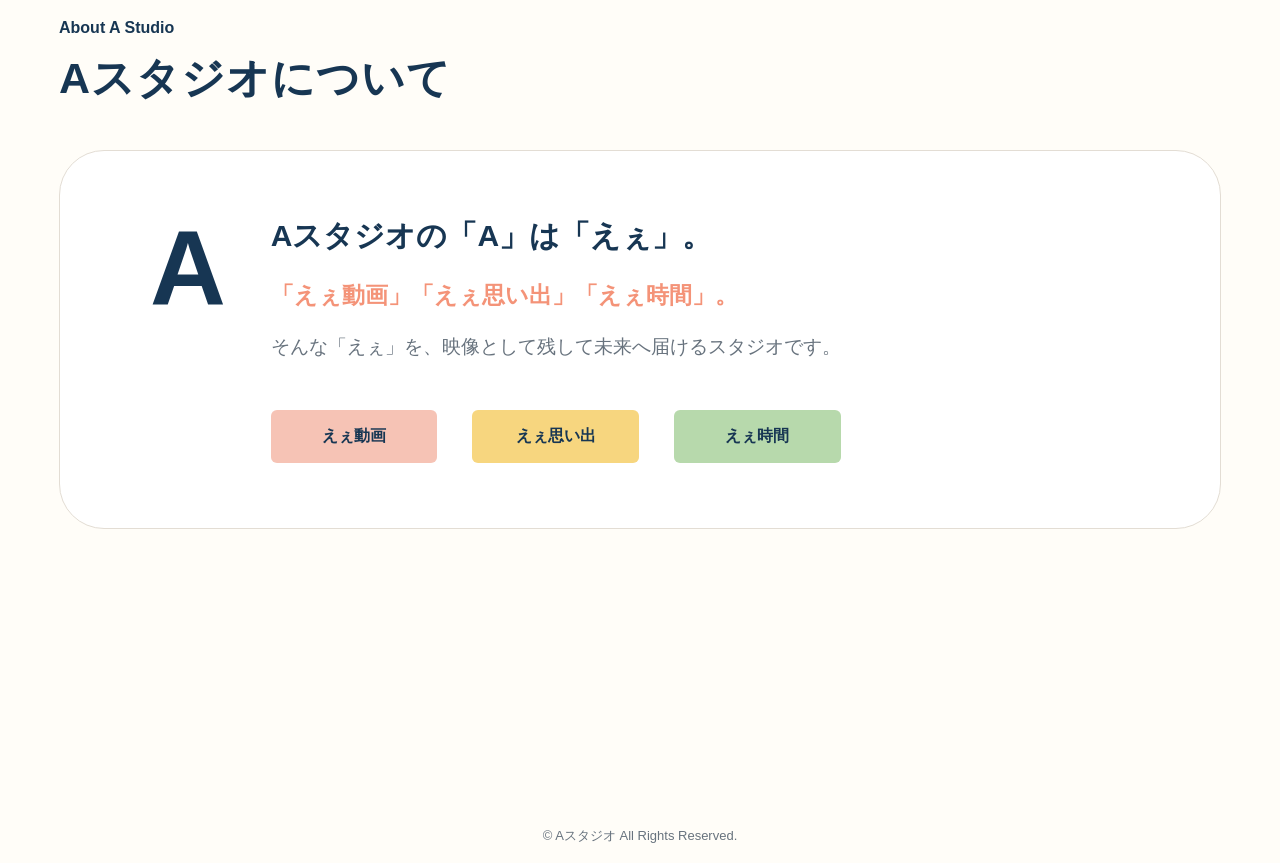
==== commit e1b60a2a: "AスタジオのHTMLを最終構成に更新" ====
--- a/index.html
+++ b/index.html
@@ -5,99 +5,28 @@
 <meta name="viewport" content="width=device-width,initial-scale=1">
 <title>Aスタジオ | えぇ思い出を、えぇ動画で。</title>
 <meta name="description" content="Aスタジオ｜えぇ思い出を、えぇ動画で。">
+<link rel="icon" href="logo.svg" type="image/svg+xml">
 <link rel="stylesheet" href="styles.css">
 </head>
 <body>
 <header class="site-header">
-  <a class="brand" href="#home"><span class="logo-mark">A<span>◦</span></span><strong>Aスタジオ</strong></a>
+  <a class="brand" href="#home" aria-label="Aスタジオ ホーム"><img src="logo.svg" alt="Aスタジオ ロゴ"><strong>Aスタジオ</strong></a>
   <nav class="main-nav" aria-label="メインナビゲーション">
-    <a href="#home" data-page="home">⌂ ホーム</a>
-    <a href="#notice" data-page="notice">Notice</a>
-    <a href="#movie" data-page="movie">Movie</a>
-    <a href="#memories" data-page="memories">Memories</a>
-    <a href="#connect" data-page="connect">Connect</a>
-    <a href="#about" data-page="about">About</a>
+    <a href="#home" data-page="home">⌂ ホーム</a><a href="#notice" data-page="notice">Notice</a><a href="#movie" data-page="movie">Movie</a><a href="#memories" data-page="memories">Memories</a><a href="#connect" data-page="connect">Connect</a><a href="#about" data-page="about">About</a>
   </nav>
 </header>
-
 <main>
 <section id="home" class="page home-page">
-  <div class="hero-copy">
-    <h1>Aスタジオ</h1>
-    <p class="lead">えぇ思い出を、えぇ動画で。</p>
-    <p class="sublead">これまでに作った動画を、いつでも、どこでも。</p>
-    <a class="primary-btn" href="#movie">▶ おすすめ動画を見る</a>
-  </div>
-  <div class="hero-art" aria-label="家族で動画を見るイラスト">
-    <div class="art-lamp">⌒</div><div class="art-bunting">△ ▽ △ ▽</div>
-    <div class="tv"><div class="tv-screen"><span>☁️　🌳　🌳</span><b>🏃　🏃</b></div><div class="tv-stand"></div></div>
-    <div class="family">👨　👦　👧　👩</div>
-    <div class="sofa"></div>
-  </div>
-  <div class="home-categories">
-    <a href="#movie" class="category-card"><span class="icon blue">☂</span><span><b>Summer vacation</b><small>夏休み</small></span></a>
-    <a href="#movie" class="category-card"><span class="icon coral">☀</span><span><b>New Year's</b><small>冬休み・お正月</small></span></a>
-    <a href="#movie" class="category-card"><span class="icon green">✈</span><span><b>Travel</b><small>旅行・おでかけ</small></span></a>
-    <a href="#movie" class="category-card"><span class="icon mint">🎈</span><span><b>Event</b><small>イベント</small></span></a>
-    <a href="#memories" class="category-card"><span class="icon purple">✦</span><span><b>Memory</b><small>家族・思い出</small></span></a>
-    <a href="#movie" class="category-card"><span class="icon orange">★</span><span><b>Others</b><small>その他</small></span></a>
-  </div>
-  <div class="home-message"><div><h2>動画は、思い出をつなぐ。</h2><p>人と人、過去と今をつなぐ。<br>関連する動画や思い出をたどって、ひとつの出来事から次の思い出へ。</p></div><div class="message-icons"><span>🍦<b>夏休み</b></span><span>🎬<b>冬休み</b></span><span>✈️<b>旅行</b></span><span>🎉<b>イベント</b></span></div></div>
+  <div class="hero-copy"><h1>Aスタジオ</h1><p class="lead">えぇ思い出を、えぇ動画で。</p><p class="sublead">これまでに作った動画を、いつでも、どこでも。</p><a class="primary-btn" href="#movie">▶ おすすめ動画を見る</a></div>
+  <div class="hero-art" aria-hidden="true"><div class="lamp"></div><div class="bunting">◢ ◣ ◢ ◣</div><div class="plant plant-left">🌿</div><div class="plant plant-right">🌿</div><div class="tv"><div class="tv-screen"><span>☁︎　🌳　🌳</span><b>🏃　🏃</b></div><div class="tv-stand"></div></div><div class="family"><span>👨</span><span>👦</span><span>👧</span><span>👩</span></div><div class="sofa"></div></div>
+  <div class="home-categories"><a href="#movie" class="category-card"><span class="icon blue">☂</span><span><b>Summer vacation</b><small>夏休み</small></span></a><a href="#movie" class="category-card"><span class="icon coral">☀</span><span><b>New Year's</b><small>冬休み・お正月</small></span></a><a href="#movie" class="category-card"><span class="icon green">✈</span><span><b>Travel</b><small>旅行・おでかけ</small></span></a><a href="#movie" class="category-card"><span class="icon mint">🎈</span><span><b>Event</b><small>イベント</small></span></a><a href="#memories" class="category-card"><span class="icon purple">✦</span><span><b>Memory</b><small>家族・思い出</small></span></a><a href="#movie" class="category-card"><span class="icon orange">★</span><span><b>Others</b><small>その他</small></span></a></div>
+  <div class="home-message"><div><h2>動画は、思い出をつなぐ。</h2><p>人と人、過去と今をつなぐ。<br>関連する動画や思い出をたどって、ひとつの出来事から次の思い出へ。</p></div><div class="message-icons"><a href="#movie">🍦<b>夏休み</b></a><a href="#movie">🎬<b>冬休み</b></a><a href="#movie">✈️<b>旅行</b></a><a href="#movie">🎉<b>イベント</b></a></div></div>
 </section>
-
-<section id="notice" class="page content-page">
-  <div class="eyebrow">notice ｜ お知らせ</div><h2>つくった動画を、見やすく。</h2>
-  <div class="notice-list">
-    <div><i>NEW</i><b>公開情報</b><span>みのるん 卒業お祝い動画 を公開しました。</span></div>
-    <div><i>NEW</i><b>公開情報</b><span>2026 淡路旅行 を公開しました。</span></div>
-    <div><i>NEW</i><b>公開情報</b><span>2026 お正月 を公開しました。</span></div>
-    <div><i>NEW</i><b>公開情報</b><span>2026 夏休み を公開しました。</span></div>
-    <div><i>NEW</i><b>公開情報</b><span>2025 夏休み を公開しました。</span></div>
-  </div>
-  <div class="notice-last"><i>NEW</i><b>公開情報</b><span>本ホームページを公開しました。</span></div>
-</section>
-
-<section id="movie" class="page content-page movie-page">
-  <div class="eyebrow">Movie ｜ 動画</div><h2>つくった動画を、見やすく。</h2>
-  <div class="movie-grid category-grid">
-    <a class="movie-category" href="#movie-list"><span class="icon blue">☂</span><span><b>Summer vacation</b><small>夏休み</small></span></a>
-    <a class="movie-category" href="#movie-list"><span class="icon coral">☀</span><span><b>New Year's</b><small>冬休み・お正月</small></span></a>
-    <a class="movie-category" href="#movie-list"><span class="icon green">✈</span><span><b>Travel</b><small>旅行・おでかけ</small></span></a>
-    <a class="movie-category" href="#movie-list"><span class="icon mint">🎈</span><span><b>Event</b><small>イベント</small></span></a>
-    <a class="movie-category" href="#movie-list"><span class="icon purple">✦</span><span><b>Memory</b><small>家族・思い出</small></span></a>
-    <a class="movie-category" href="#movie-list"><span class="icon orange">★</span><span><b>Others</b><small>その他</small></span></a>
-  </div>
-  <a class="all-link" href="#movie-list">すべての動画を見る →</a>
-</section>
-
-<section id="movie-list" class="page content-page list-page">
-  <div class="eyebrow">Movie ｜ 動画</div><h2>つくった動画を、見やすく。</h2>
-  <div class="long-list">
-    <div class="list-category"><div class="list-head"><span class="icon blue">☂</span><b>Summer vacation</b><small>夏休み</small></div><div class="video-card"><span class="thumb summer">SUMMER</span><b>2026 夏休み</b></div><div class="video-card"><span class="thumb blue-thumb">2025 夏休み</span><b>2025 夏休み</b></div><div class="video-card muted"><span></span><b>未公開</b></div></div>
-    <div class="list-category"><div class="list-head"><span class="icon coral">☀</span><b>New Year's</b><small>冬休み・お正月</small></div><div class="video-card"><span class="thumb newyear">謹賀新年</span><b>2026 お正月</b></div><div class="video-card muted"><span></span><b>未公開</b></div><div class="video-card muted"><span></span><b>未公開</b></div></div>
-    <div class="list-category"><div class="list-head"><span class="icon green">✈</span><b>Travel</b><small>旅行・おでかけ</small></div><div class="video-card"><span class="thumb travel">淡路</span><b>2026 淡路旅行</b></div><div class="video-card muted"><span></span><b>未公開</b></div><div class="video-card muted"><span></span><b>未公開</b></div></div>
-    <div class="list-category"><div class="list-head"><span class="icon mint">🎈</span><b>Event</b><small>イベント</small></div><div class="video-card"><span class="thumb event">古希お祝い</span><b>じいじばあばの古希お祝い</b></div><div class="video-card muted"><span></span><b>未公開</b></div><div class="video-card muted"><span></span><b>未公開</b></div></div>
-    <div class="list-category"><div class="list-head"><span class="icon purple">✦</span><b>Memory</b><small>家族・思い出</small></div><div class="video-card"><span class="thumb memory">みのるん</span><b>みのるん 卒業お祝い動画</b></div><div class="video-card muted"><span></span><b>来年 夏 公開！！</b></div><div class="video-card muted"><span></span><b>未公開</b></div></div>
-    <div class="list-category"><div class="list-head"><span class="icon orange">★</span><b>Others</b><small>その他</small></div><div class="video-card muted"><span></span><b>未公開</b></div><div class="video-card muted"><span></span><b>未公開</b></div><div class="video-card muted"><span></span><b>未公開</b></div></div>
-  </div>
-</section>
-
-<section id="memories" class="page content-page memories-page">
-  <div class="eyebrow">Memories ｜ 思い出</div><h2>動画だけじゃない、思い出のアルバム。</h2>
-  <div class="memory-feature"><div class="memory-photo">Hello<br><strong>SUMMER</strong></div><div><h3>2026 夏休み</h3><p>また行きたいな！</p></div></div>
-</section>
-
-<section id="connect" class="page content-page connect-page">
-  <div class="eyebrow">Connect ｜ つながる</div><h2>動画は、思い出をつなぐ。</h2>
-  <div class="connect-box"><div><h3>人と人、過去と今をつなぐ。</h3><p>関連する動画や思い出をたどって、ひとつの出来事から次の思い出へ。</p></div><div class="connect-icons"><a href="#movie">🍦<b>夏休み</b></a><a href="#movie">❄️<b>冬休み</b></a><a href="#movie">✈️<b>旅行</b></a><a href="#movie">🎬<b>イベント</b></a></div></div>
-</section>
-
-<section id="about" class="page content-page about-page">
-  <div class="eyebrow">About A Studio</div><h2>Aスタジオについて</h2>
-  <div class="about-box"><div class="big-a">A</div><div><h3>Aスタジオの「A」は「えぇ」。</h3><p class="accent">「えぇ動画」「えぇ思い出」「えぇ時間」。</p><p>そんな「えぇ」を、映像として残して未来へ届けるスタジオです。</p><div class="about-buttons"><a href="#movie">えぇ動画</a><a href="#memories">えぇ思い出</a><a href="#connect">えぇ時間</a></div></div></div>
-</section>
-</main>
-<footer>© Aスタジオ All Rights Reserved.</footer>
-<script src="script.js"></script>
-</body>
-</html>+<section id="notice" class="page content-page"><div class="eyebrow">notice ｜ お知らせ</div><h2>つくった動画を、見やすく。</h2><div class="notice-list"><div><i>NEW</i><b>公開情報</b><span>みのるん 卒業お祝い動画 を公開しました。</span></div><div><i>NEW</i><b>公開情報</b><span>2026 淡路旅行 を公開しました。</span></div><div><i>NEW</i><b>公開情報</b><span>2026 お正月 を公開しました。</span></div><div><i>NEW</i><b>公開情報</b><span>2026 夏休み を公開しました。</span></div><div><i>NEW</i><b>公開情報</b><span>2025 夏休み を公開しました。</span></div></div><div class="notice-last"><i>NEW</i><b>公開情報</b><span>本ホームページを公開しました。</span></div></section>
+<section id="movie" class="page content-page movie-page"><div class="eyebrow">Movie ｜ 動画</div><h2>つくった動画を、見やすく。</h2><div class="movie-grid category-grid"><a class="movie-category" href="#movie-list"><span class="icon blue">☂</span><span><b>Summer vacation</b><small>夏休み</small></span></a><a class="movie-category" href="#movie-list"><span class="icon coral">☀</span><span><b>New Year's</b><small>冬休み・お正月</small></span></a><a class="movie-category" href="#movie-list"><span class="icon green">✈</span><span><b>Travel</b><small>旅行・おでかけ</small></span></a><a class="movie-category" href="#movie-list"><span class="icon mint">🎈</span><span><b>Event</b><small>イベント</small></span></a><a class="movie-category" href="#movie-list"><span class="icon purple">✦</span><span><b>Memory</b><small>家族・思い出</small></span></a><a class="movie-category" href="#movie-list"><span class="icon orange">★</span><span><b>Others</b><small>その他</small></span></a></div><a class="all-link" href="#movie-list">すべての動画を見る →</a></section>
+<section id="movie-list" class="page content-page list-page"><div class="eyebrow">Movie ｜ 動画</div><h2>つくった動画を、見やすく。</h2><div class="long-list"><div class="list-category"><div class="list-head"><span class="icon blue">☂</span><b>Summer vacation</b><small>夏休み</small></div><a class="video-card" href="#memories"><span class="thumb summer">SUMMER</span><b>2026 夏休み</b></a><div class="video-card"><span class="thumb blue-thumb">2025 夏休み</span><b>2025 夏休み</b></div><div class="video-card muted"><span></span><b>未公開</b></div></div><div class="list-category"><div class="list-head"><span class="icon coral">☀</span><b>New Year's</b><small>冬休み・お正月</small></div><div class="video-card"><span class="thumb newyear">謹賀新年</span><b>2026 お正月</b></div><div class="video-card muted"><span></span><b>未公開</b></div><div class="video-card muted"><span></span><b>未公開</b></div></div><div class="list-category"><div class="list-head"><span class="icon green">✈</span><b>Travel</b><small>旅行・おでかけ</small></div><div class="video-card"><span class="thumb travel">淡路</span><b>2026 淡路旅行</b></div><div class="video-card muted"><span></span><b>未公開</b></div><div class="video-card muted"><span></span><b>未公開</b></div></div><div class="list-category"><div class="list-head"><span class="icon mint">🎈</span><b>Event</b><small>イベント</small></div><div class="video-card"><span class="thumb event">古希お祝い</span><b>じいじばあばの古希お祝い</b></div><div class="video-card muted"><span></span><b>未公開</b></div><div class="video-card muted"><span></span><b>未公開</b></div></div><div class="list-category"><div class="list-head"><span class="icon purple">✦</span><b>Memory</b><small>家族・思い出</small></div><div class="video-card"><span class="thumb memory">みのるん</span><b>みのるん 卒業お祝い動画</b></div><div class="video-card muted"><span></span><b>来年 夏 公開！！</b></div><div class="video-card muted"><span></span><b>未公開</b></div></div><div class="list-category"><div class="list-head"><span class="icon orange">★</span><b>Others</b><small>その他</small></div><div class="video-card muted"><span></span><b>未公開</b></div><div class="video-card muted"><span></span><b>未公開</b></div><div class="video-card muted"><span></span><b>未公開</b></div></div></div></section>
+<section id="memories" class="page content-page memories-page"><div class="eyebrow">Memories ｜ 思い出</div><h2>動画だけじゃない、思い出のアルバム。</h2><div class="memory-feature"><div class="memory-photo">Hello<br><strong>SUMMER</strong></div><div><h3>2026 夏休み</h3><p>また行きたいな！</p></div></div></section>
+<section id="connect" class="page content-page connect-page"><div class="eyebrow">Connect ｜ つながる</div><h2>動画は、思い出をつなぐ。</h2><div class="connect-box"><div><h3>人と人、過去と今をつなぐ。</h3><p>関連する動画や思い出をたどって、ひとつの出来事から次の思い出へ。</p></div><div class="connect-icons"><a href="#movie">🍦<b>夏休み</b></a><a href="#movie">❄️<b>冬休み</b></a><a href="#movie">✈️<b>旅行</b></a><a href="#movie">🎬<b>イベント</b></a></div></div></section>
+<section id="about" class="page content-page about-page"><div class="eyebrow">About A Studio</div><h2>Aスタジオについて</h2><div class="about-box"><div class="big-a">A</div><div><h3>Aスタジオの「A」は「えぇ」。</h3><p class="accent">「えぇ動画」「えぇ思い出」「えぇ時間」。</p><p>そんな「えぇ」を、映像として残して未来へ届けるスタジオです。</p><div class="about-buttons"><a href="#movie">えぇ動画</a><a href="#memories">えぇ思い出</a><a href="#connect">えぇ時間</a></div></div></div></section>
+</main><footer>© Aスタジオ All Rights Reserved.</footer><script src="script.js"></script>
+</body></html>
--- a/styles.css
+++ b/styles.css
@@ -1,17 +1 @@
-*{box-sizing:border-box}
-html{scroll-behavior:smooth}
-body{margin:0;background:#fff;color:#222;font-family:-apple-system,BlinkMacSystemFont,"Hiragino Kaku Gothic ProN","Yu Gothic",Meiryo,sans-serif}
-.topbar{position:fixed;z-index:1000;top:0;left:0;right:0;height:52px;display:flex;align-items:center;justify-content:center;gap:18px;padding:0 12px;background:rgba(255,255,255,.94);backdrop-filter:blur(12px);border-bottom:1px solid rgba(0,0,0,.08)}
-.brand{position:absolute;left:14px;color:#222;text-decoration:none;font-weight:700;font-size:14px}
-.topbar nav{display:flex;gap:4px;overflow-x:auto;max-width:100%;padding:4px}
-.topbar nav a{min-width:30px;text-align:center;padding:6px 8px;border-radius:999px;color:#555;text-decoration:none;font-size:12px}
-.topbar nav a:hover,.topbar nav a:focus-visible{background:#eee;color:#111}
-main{padding-top:52px}
-.page{width:100%;min-height:calc(100vh - 52px);display:flex;align-items:center;justify-content:center;scroll-margin-top:52px;padding:18px 12px}
-.design{position:relative;width:min(100%,1400px);line-height:0;overflow:hidden;background:#f5f5f5}
-.design img{display:block;width:100%;height:auto;min-height:180px;object-fit:contain}
-.hotspots{position:absolute;inset:0;pointer-events:none}
-.hotspot{position:absolute;display:block;pointer-events:auto;background:transparent;border:0;cursor:pointer}
-.hotspot:focus-visible{outline:2px solid currentColor;outline-offset:2px}
-footer{text-align:center;padding:28px 16px;color:#888;font-size:12px}
-@media(max-width:600px){.topbar{height:46px}.brand{font-size:12px}.topbar nav{margin-left:58px}.topbar nav a{min-width:27px;padding:5px 7px}.topbar nav a:first-child{display:none}main{padding-top:46px}.page{min-height:calc(100vh - 46px);padding:0}.design{width:100%;border-radius:0}.design img{min-height:0}.hotspot:focus-visible{outline-width:1px}}
+*{box-sizing:border-box}html{scroll-behavior:smooth}body{margin:0;background:#fffdf8;color:#173653;font-family:-apple-system,BlinkMacSystemFont,"Hiragino Kaku Gothic ProN","Yu Gothic",Meiryo,sans-serif}.site-header{height:72px;position:sticky;top:0;z-index:20;display:flex;align-items:center;padding:0 46px;background:rgba(255,253,248,.97);border-bottom:1px solid #e6e0d6}.brand{display:flex;align-items:center;gap:9px;color:#173653;text-decoration:none;font-size:28px;letter-spacing:-1px}.logo-mark{width:47px;height:47px;border:1px solid #173653;border-radius:6px;display:grid;place-items:center;font-size:23px;font-weight:800;position:relative}.logo-mark span{font-size:12px;color:#f99b82}.main-nav{margin-left:auto;display:flex;gap:48px}.main-nav a{color:#173653;text-decoration:none;font-size:19px;padding:25px 0;position:relative}.main-nav a.active,.main-nav a:hover{color:#f89a80}.main-nav a.active:after{content:"";position:absolute;left:0;right:0;bottom:0;height:3px;background:#f89a80}.page{max-width:1230px;margin:auto;padding:38px 34px 70px;min-height:calc(100vh - 72px);scroll-margin-top:72px}.home-page{max-width:1366px;position:relative;padding:70px 78px 55px}.hero-copy{width:53%;padding-top:10px}.hero-copy h1{font-size:62px;line-height:1.1;margin:0 0 13px;letter-spacing:1px}.lead{font-size:29px;font-weight:800;color:#f49378;margin:0 0 24px}.sublead{font-size:21px;color:#6f7780;margin:0 0 43px}.primary-btn{display:inline-block;background:#173653;color:#fff;text-decoration:none;font-weight:800;font-size:18px;padding:16px 21px;border-radius:6px}.hero-art{position:absolute;right:45px;top:70px;width:45%;height:400px;text-align:center}.tv{position:absolute;right:90px;top:90px;width:280px}.tv-screen{height:190px;border:8px solid #4b4b4b;border-radius:6px;background:linear-gradient(#bde9f6 0 43%,#a9cf83 44%);display:flex;flex-direction:column;justify-content:center;font-size:30px}.tv-screen b{font-size:25px;margin-top:22px}.tv-stand{width:80px;height:25px;margin:auto;border-bottom:8px solid #555}.art-lamp{position:absolute;top:10px;right:155px;font-size:58px;color:#777}.art-bunting{position:absolute;right:0;top:25px;color:#f2a48d;letter-spacing:10px;font-size:25px}.family{position:absolute;right:67px;top:292px;font-size:50px;letter-spacing:-14px}.sofa{position:absolute;right:20px;top:355px;width:430px;height:72px;border-radius:18px 18px 4px 4px;background:#f5f0e7;border:1px solid #ded8cd}.home-categories{display:grid;grid-template-columns:repeat(3,1fr);gap:12px;margin-top:55px}.category-card,.movie-category{display:flex;align-items:center;gap:24px;padding:18px 20px;border:1px solid #e5ded3;border-radius:16px;background:#fff;text-decoration:none;color:#173653;min-height:118px}.category-card b,.movie-category b{display:block;font-size:24px}.category-card small,.movie-category small{display:block;color:#707982;font-size:16px;margin-top:5px}.icon{width:78px;height:78px;border-radius:9px;display:grid;place-items:center;font-size:38px;flex:none}.blue{background:#a8d9e9}.coral{background:#f8c2b4}.green{background:#b5d9a8}.mint{background:#c7e9e2}.purple{background:#d5c4ed}.orange{background:#fb997b}.home-message,.connect-box{margin-top:16px;padding:27px 42px;border:1px solid #e2dbd0;border-radius:38px;background:#faf5eb;display:flex;align-items:center;justify-content:space-between}.home-message h2{font-size:28px;margin:0 0 13px}.home-message p{font-size:17px;line-height:1.55;color:#6c7580;margin:0}.message-icons{display:flex;gap:35px}.message-icons span,.connect-icons a{display:flex;flex-direction:column;align-items:center;gap:9px;font-size:38px;text-decoration:none;color:#173653}.message-icons b,.connect-icons b{font-size:14px}.eyebrow{font-weight:800;font-size:16px;margin:0 0 13px}.content-page h2{font-size:43px;margin:0 0 42px;letter-spacing:1px}.notice-list{max-width:1145px;margin:auto;background:#dff1f4;border-radius:45px;padding:18px 70px}.notice-list>div,.notice-last{display:grid;grid-template-columns:85px 180px 1fr;align-items:center;gap:0;min-height:82px;font-size:18px;color:#624e43}.notice-list i,.notice-last i{font-style:normal;color:#fff;background:#ff8082;border-radius:30px;padding:8px 12px;width:max-content}.notice-list b,.notice-last b{font-size:18px}.notice-last{max-width:1145px;margin:auto;padding:0 70px}.category-grid{display:grid;grid-template-columns:repeat(3,1fr);gap:30px}.movie-category{height:130px}.all-link{display:block;text-align:right;color:#173653;font-weight:800;text-decoration:none;font-size:18px;margin-top:65px}.list-page{max-width:720px}.long-list{display:grid;gap:45px}.list-category{display:grid;grid-template-columns:1fr 1fr;gap:18px 38px}.list-head{grid-column:1/-1;display:flex;align-items:center;gap:12px}.list-head .icon{width:58px;height:58px;font-size:26px}.list-head b{font-size:17px}.list-head small{color:#707982}.video-card{min-height:90px;border:1px solid #e5ded3;border-radius:10px;background:#fff;display:flex;align-items:center;gap:15px;padding:9px 12px;color:#173653}.video-card .thumb,.video-card>span:first-child{width:82px;height:60px;border-radius:6px;display:grid;place-items:center;color:#fff;font-weight:700;font-size:12px;text-align:center}.thumb.summer{background:linear-gradient(#b6e5ee,#45b6ca)}.blue-thumb{background:#58b7e0}.newyear{background:#f6c7b8;color:#68473d!important}.travel{background:#8eb98b}.event{background:#d6c6ad}.memory{background:#a9d4eb}.muted>span{background:#e1ece9!important}.memory-feature{border:1px solid #e4ddd3;border-radius:45px;background:#fff;padding:30px;display:flex;gap:35px;align-items:center}.memory-photo{width:47%;height:290px;border-radius:30px;background:linear-gradient(#d8ead9,#5cc1dc);display:grid;place-items:center;color:#fff;font-size:36px;font-family:cursive;line-height:1.2;text-align:center}.memory-photo strong{font-family:Arial;font-size:48px}.memory-feature h3{font-size:31px;margin:0 0 32px}.memory-feature p{color:#f49378;font-size:23px;font-weight:800}.connect-box{padding:48px 35px}.connect-box h3{font-size:31px;margin:0 0 40px}.connect-box p{color:#68737e;font-size:18px;max-width:570px}.connect-icons{display:grid;grid-template-columns:1fr 1fr;gap:35px 75px;padding-right:70px}.about-box{border:1px solid #e3ddd4;border-radius:45px;background:#fff;padding:65px 90px;display:flex;gap:45px;align-items:flex-start}.big-a{font-size:105px;font-weight:900;line-height:1}.about-box h3{font-size:30px;margin:0 0 18px}.about-box p{color:#68737e;font-size:19px}.about-box .accent{color:#f49378;font-weight:800;font-size:23px}.about-buttons{display:grid;grid-template-columns:repeat(3,1fr);gap:35px;margin-top:50px}.about-buttons a{padding:16px;text-align:center;border-radius:6px;color:#173653;text-decoration:none;font-weight:800;background:#f6c3b5}.about-buttons a:nth-child(2){background:#f7d67f}.about-buttons a:nth-child(3){background:#b7d9ac}footer{text-align:center;padding:18px;color:#68737e;font-size:13px}@media(max-width:800px){.site-header{height:64px;padding:0 15px}.brand{font-size:20px}.logo-mark{width:38px;height:38px;font-size:19px}.main-nav{gap:15px;overflow:auto;margin-left:18px}.main-nav a{font-size:14px;white-space:nowrap;padding:22px 0}.page,.home-page{padding:35px 18px 50px;min-height:0}.hero-copy{width:100%;padding-top:0}.hero-copy h1{font-size:44px}.lead{font-size:22px}.sublead{font-size:16px;margin-bottom:25px}.hero-art{position:relative;right:auto;top:auto;width:100%;height:300px;margin-top:35px}.tv{right:50%;transform:translateX(50%);top:30px;width:220px}.tv-screen{height:145px}.family{right:50%;transform:translateX(50%);top:180px;font-size:35px}.sofa{right:50%;transform:translateX(50%);top:235px;width:310px}.home-categories,.category-grid{grid-template-columns:1fr;gap:12px}.home-message,.connect-box{flex-direction:column;align-items:flex-start;border-radius:28px;padding:25px}.message-icons{margin-top:25px;gap:20px;width:100%;justify-content:space-between}.content-page h2{font-size:31px}.notice-list{padding:10px 18px;border-radius:28px}.notice-list>div,.notice-last{grid-template-columns:68px 1fr;gap:8px;min-height:78px;font-size:14px}.notice-list span,.notice-last span{grid-column:2}.notice-last{padding:0 18px}.list-category{grid-template-columns:1fr}.list-head{grid-column:1}.memory-feature{flex-direction:column;align-items:flex-start;border-radius:28px}.memory-photo{width:100%;height:220px}.connect-icons{padding:0;width:100%;margin-top:25px}.about-box{padding:35px 25px;flex-direction:column;border-radius:28px}.big-a{font-size:80px}.about-buttons{grid-template-columns:1fr;gap:10px}.all-link{text-align:center;margin-top:30px}}
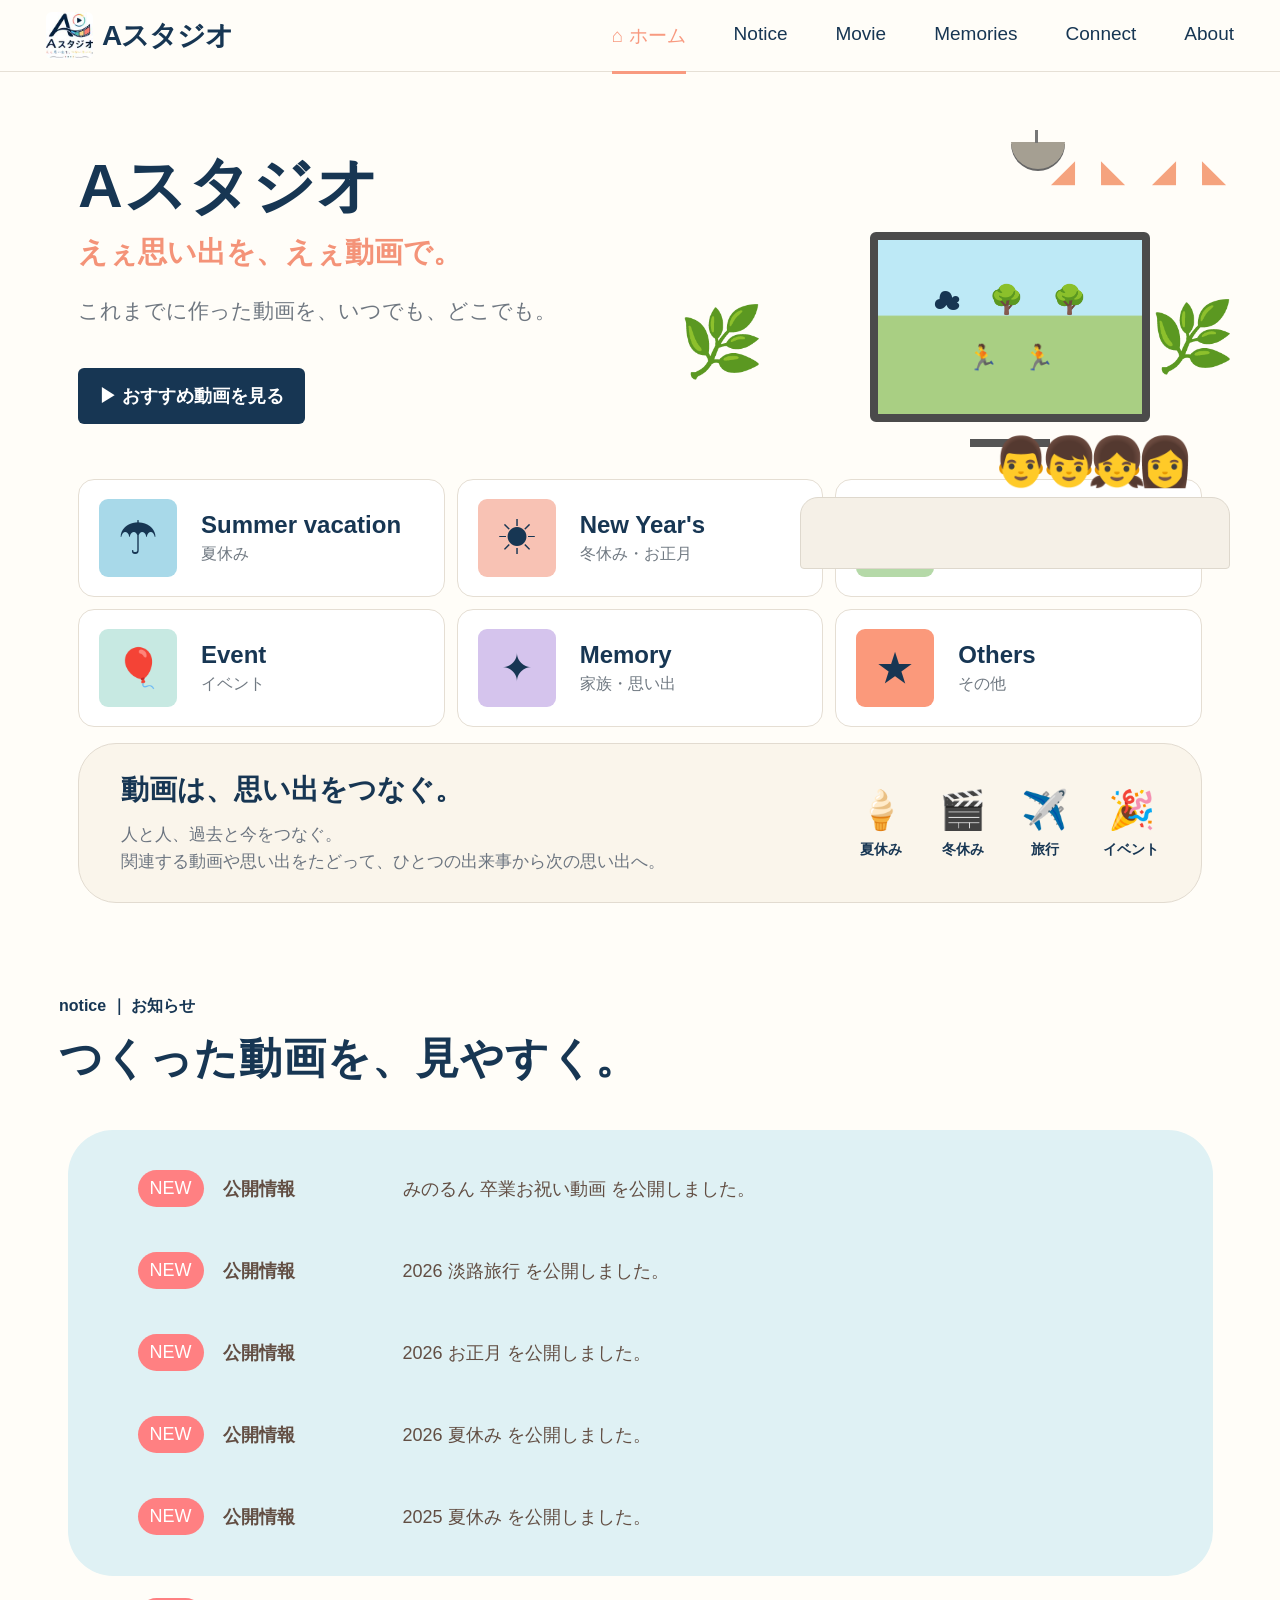
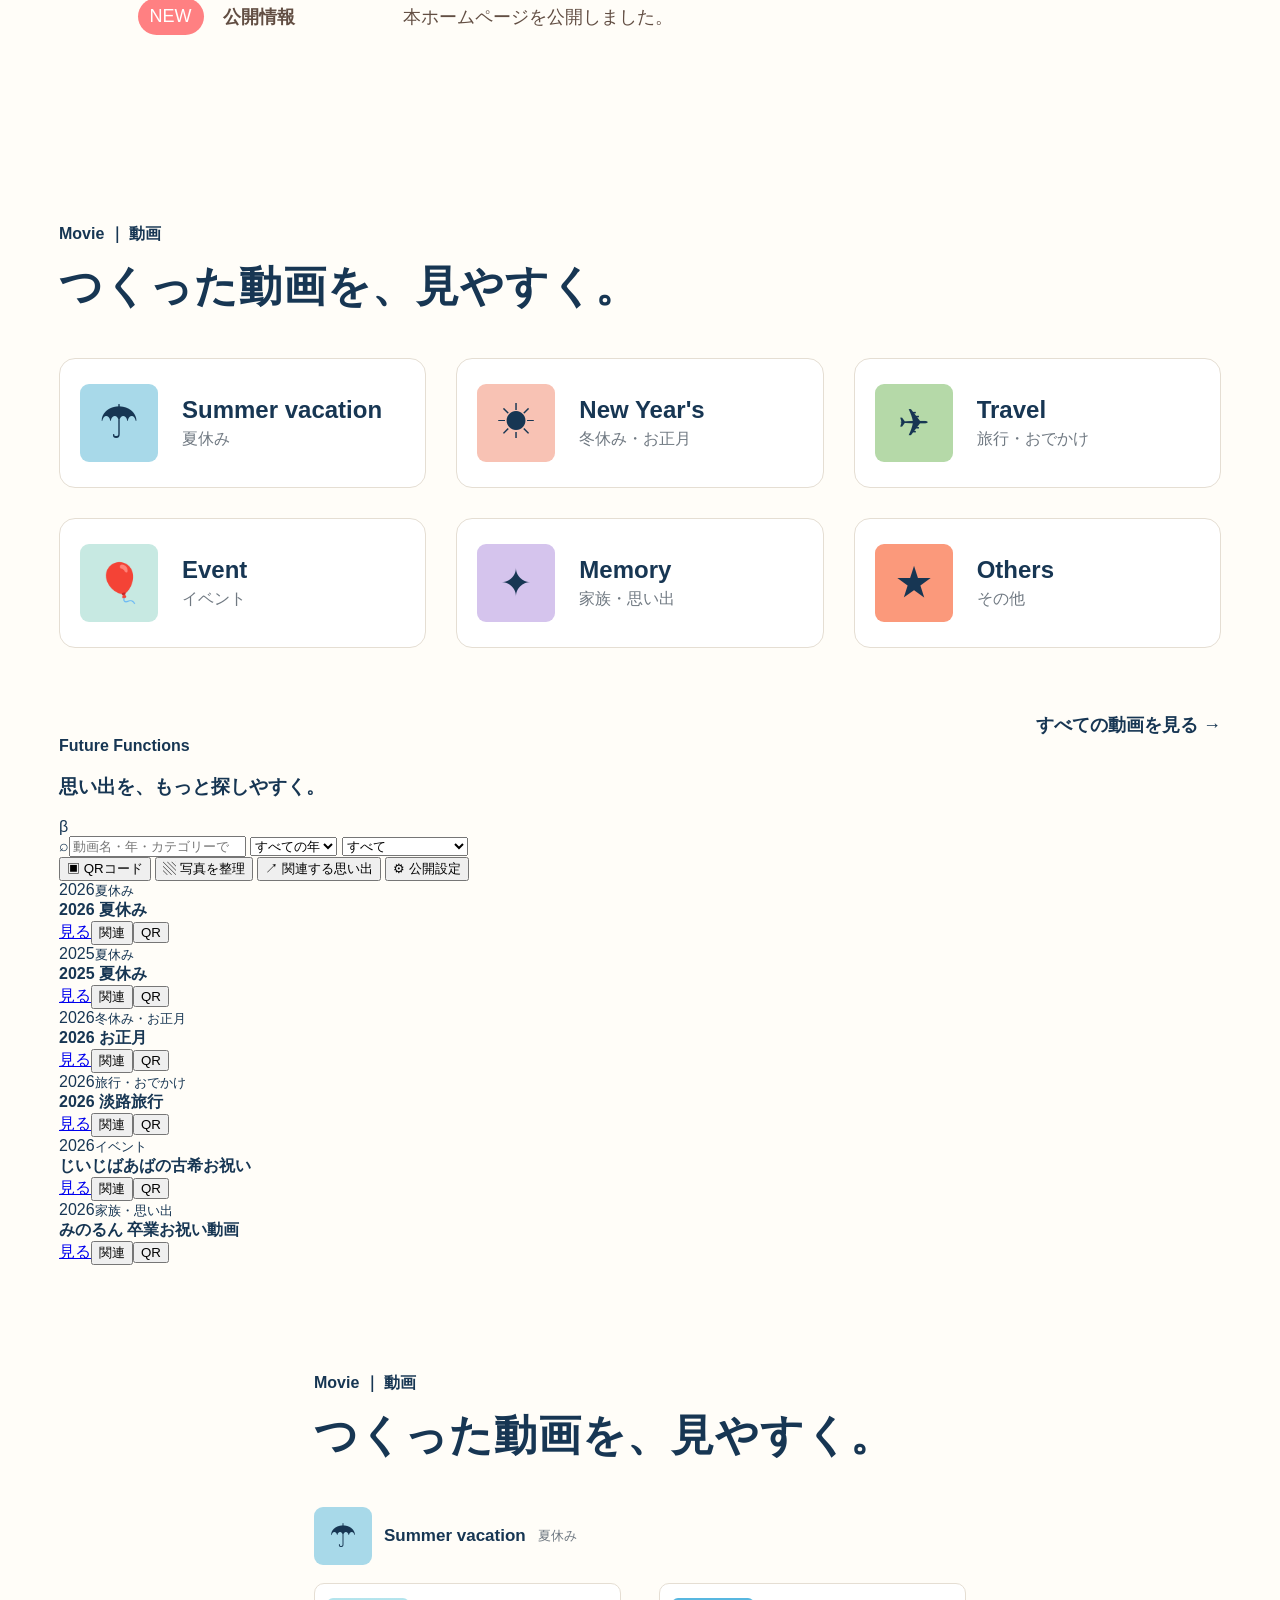
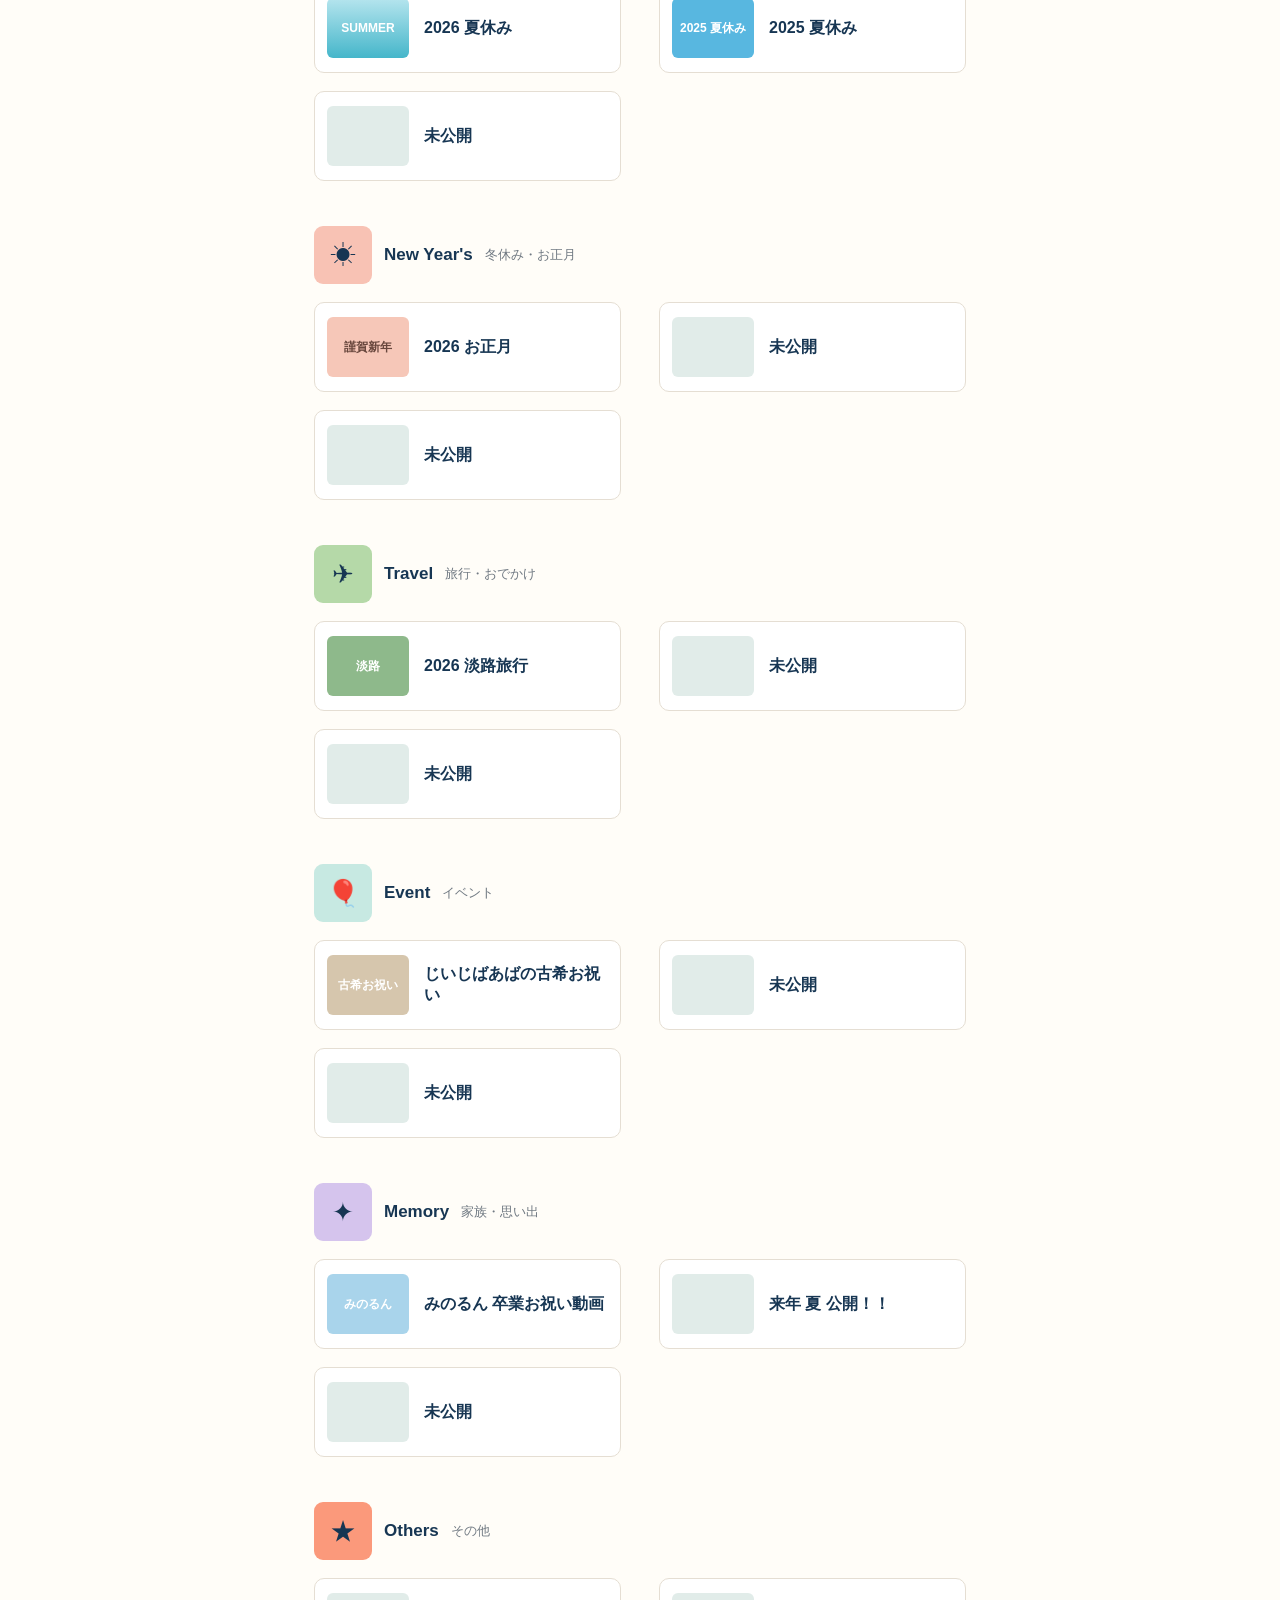
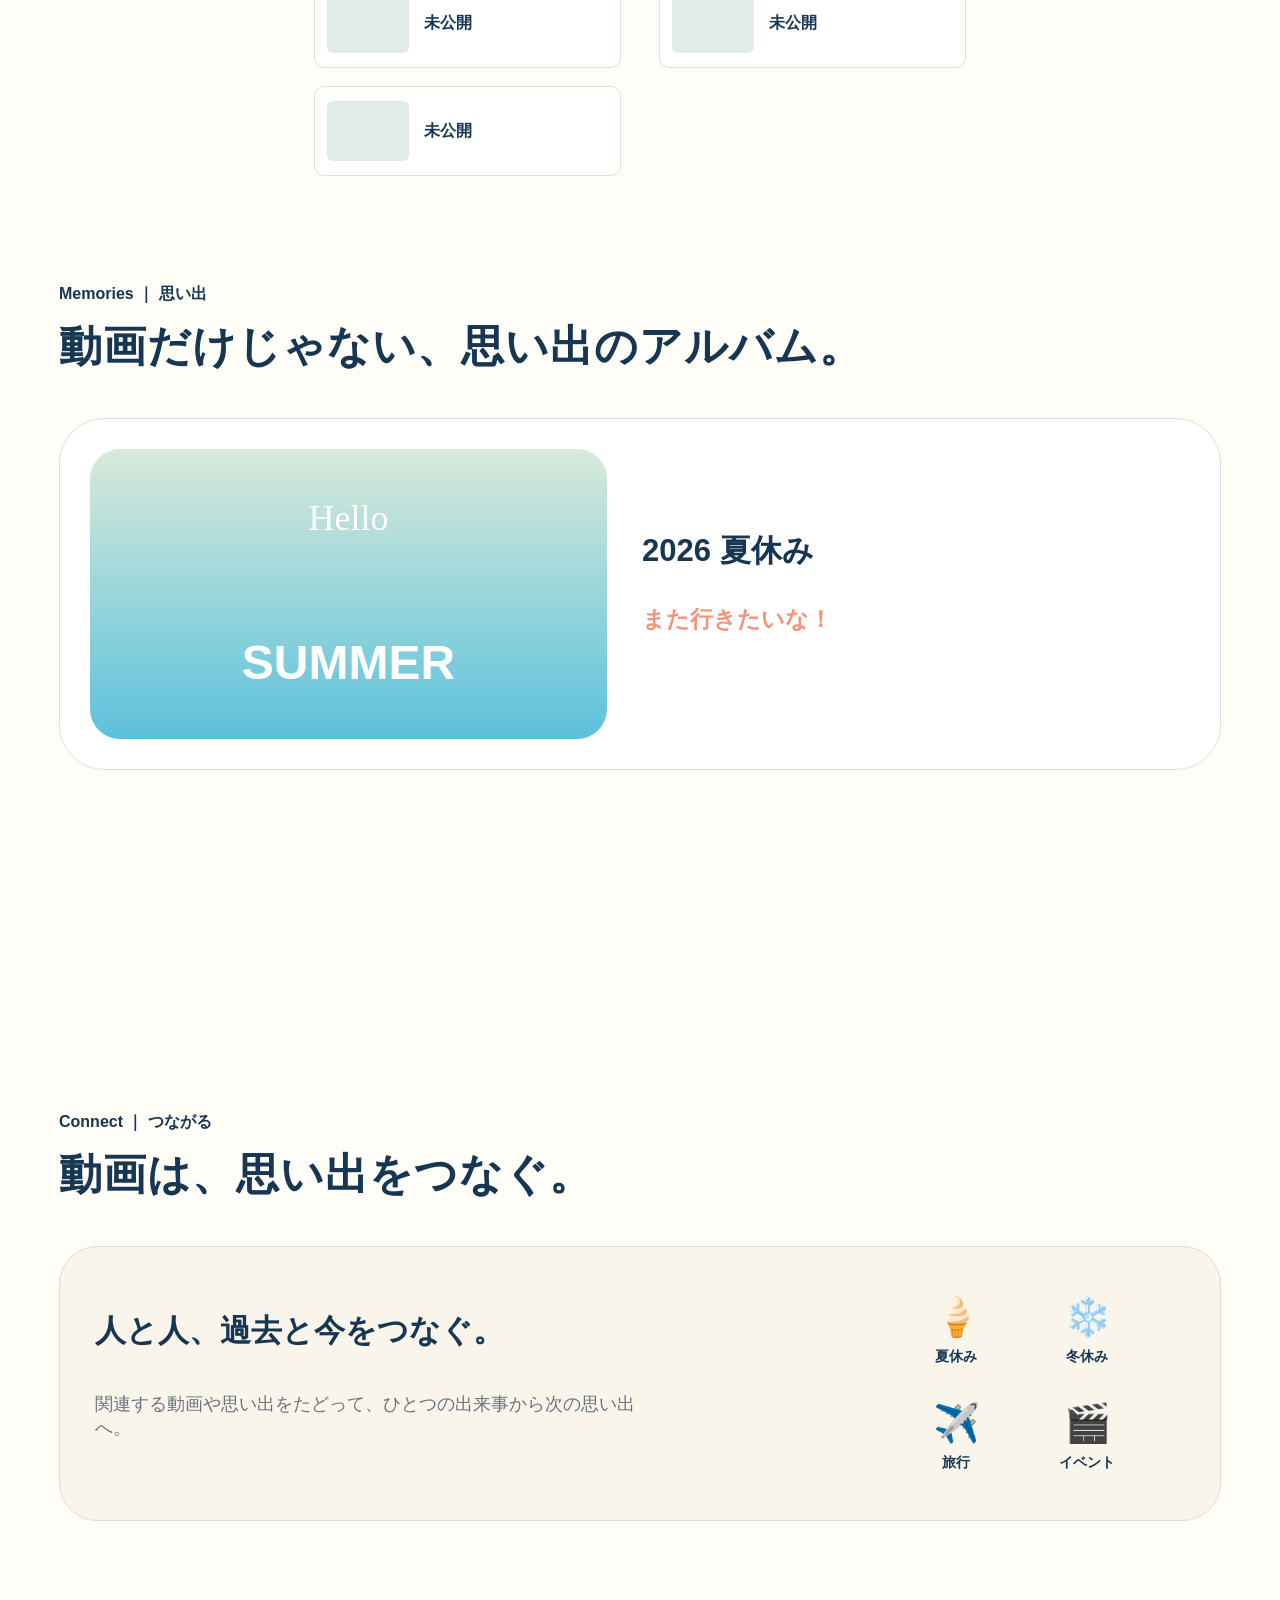
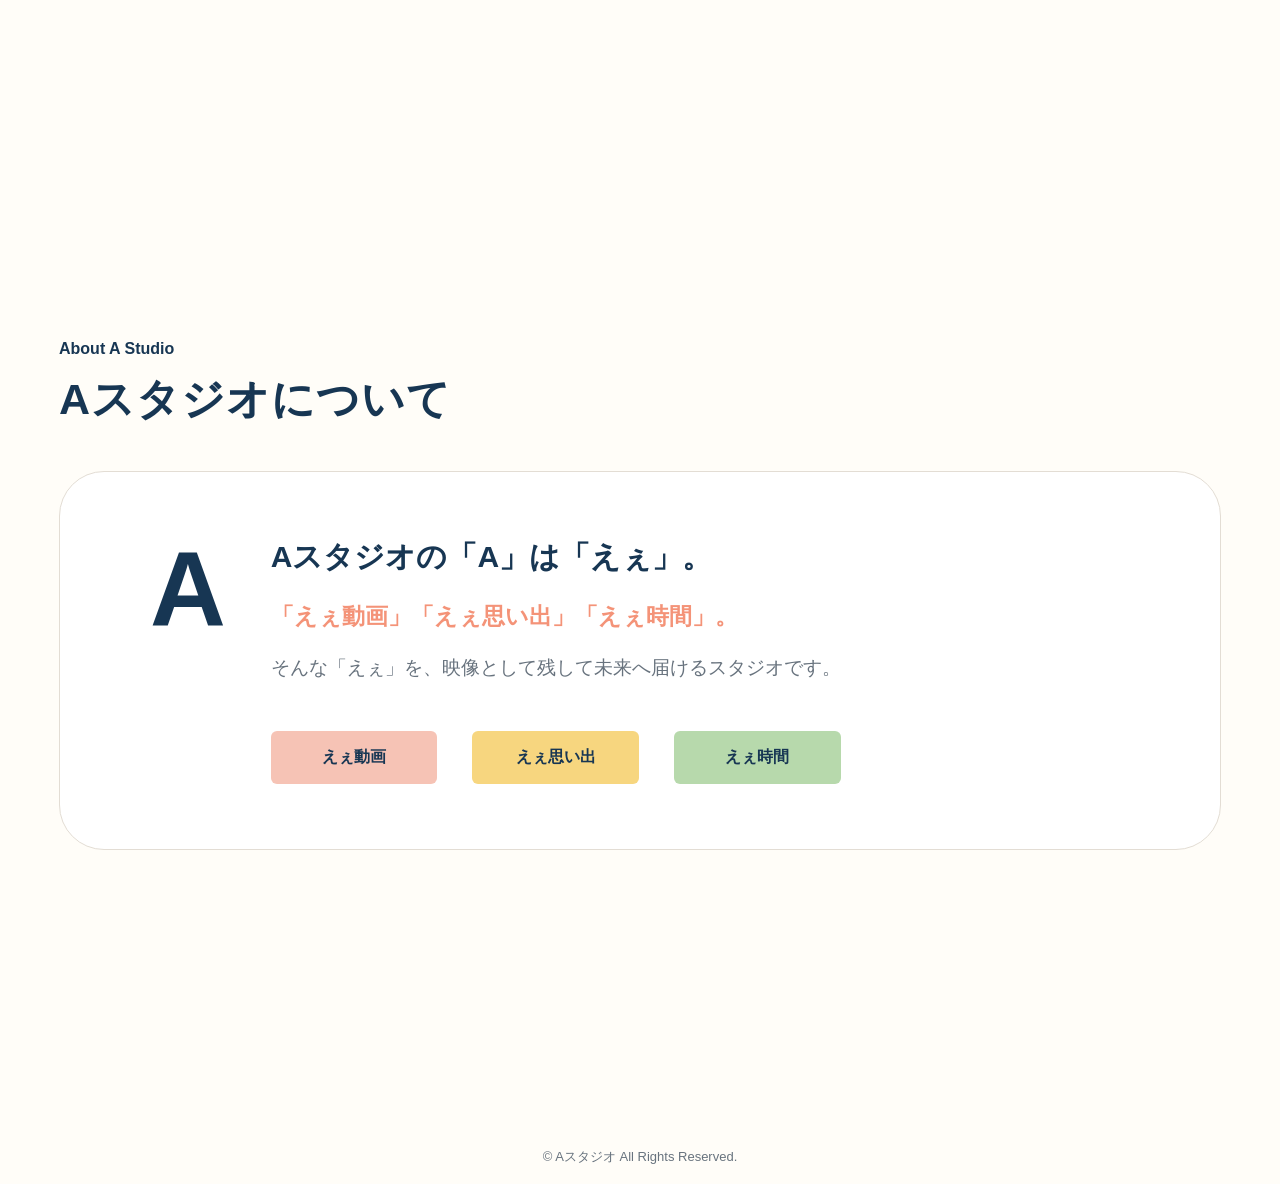
==== commit 91f9bf07: "feat: load future functions on A Studio site" ====
--- a/index.html
+++ b/index.html
@@ -28,5 +28,5 @@
 <section id="memories" class="page content-page memories-page"><div class="eyebrow">Memories ｜ 思い出</div><h2>動画だけじゃない、思い出のアルバム。</h2><div class="memory-feature"><div class="memory-photo">Hello<br><strong>SUMMER</strong></div><div><h3>2026 夏休み</h3><p>また行きたいな！</p></div></div></section>
 <section id="connect" class="page content-page connect-page"><div class="eyebrow">Connect ｜ つながる</div><h2>動画は、思い出をつなぐ。</h2><div class="connect-box"><div><h3>人と人、過去と今をつなぐ。</h3><p>関連する動画や思い出をたどって、ひとつの出来事から次の思い出へ。</p></div><div class="connect-icons"><a href="#movie">🍦<b>夏休み</b></a><a href="#movie">❄️<b>冬休み</b></a><a href="#movie">✈️<b>旅行</b></a><a href="#movie">🎬<b>イベント</b></a></div></div></section>
 <section id="about" class="page content-page about-page"><div class="eyebrow">About A Studio</div><h2>Aスタジオについて</h2><div class="about-box"><div class="big-a">A</div><div><h3>Aスタジオの「A」は「えぇ」。</h3><p class="accent">「えぇ動画」「えぇ思い出」「えぇ時間」。</p><p>そんな「えぇ」を、映像として残して未来へ届けるスタジオです。</p><div class="about-buttons"><a href="#movie">えぇ動画</a><a href="#memories">えぇ思い出</a><a href="#connect">えぇ時間</a></div></div></div></section>
-</main><footer>© Aスタジオ All Rights Reserved.</footer><script src="script.js"></script>
+</main><footer>© Aスタジオ All Rights Reserved.</footer><script src="script.js"></script><script src="future-functions.js"></script>
 </body></html>
--- a/styles.css
+++ b/styles.css
@@ -1 +1 @@
-*{box-sizing:border-box}html{scroll-behavior:smooth}body{margin:0;background:#fffdf8;color:#173653;font-family:-apple-system,BlinkMacSystemFont,"Hiragino Kaku Gothic ProN","Yu Gothic",Meiryo,sans-serif}.site-header{height:72px;position:sticky;top:0;z-index:20;display:flex;align-items:center;padding:0 46px;background:rgba(255,253,248,.97);border-bottom:1px solid #e6e0d6}.brand{display:flex;align-items:center;gap:9px;color:#173653;text-decoration:none;font-size:28px;letter-spacing:-1px}.logo-mark{width:47px;height:47px;border:1px solid #173653;border-radius:6px;display:grid;place-items:center;font-size:23px;font-weight:800;position:relative}.logo-mark span{font-size:12px;color:#f99b82}.main-nav{margin-left:auto;display:flex;gap:48px}.main-nav a{color:#173653;text-decoration:none;font-size:19px;padding:25px 0;position:relative}.main-nav a.active,.main-nav a:hover{color:#f89a80}.main-nav a.active:after{content:"";position:absolute;left:0;right:0;bottom:0;height:3px;background:#f89a80}.page{max-width:1230px;margin:auto;padding:38px 34px 70px;min-height:calc(100vh - 72px);scroll-margin-top:72px}.home-page{max-width:1366px;position:relative;padding:70px 78px 55px}.hero-copy{width:53%;padding-top:10px}.hero-copy h1{font-size:62px;line-height:1.1;margin:0 0 13px;letter-spacing:1px}.lead{font-size:29px;font-weight:800;color:#f49378;margin:0 0 24px}.sublead{font-size:21px;color:#6f7780;margin:0 0 43px}.primary-btn{display:inline-block;background:#173653;color:#fff;text-decoration:none;font-weight:800;font-size:18px;padding:16px 21px;border-radius:6px}.hero-art{position:absolute;right:45px;top:70px;width:45%;height:400px;text-align:center}.tv{position:absolute;right:90px;top:90px;width:280px}.tv-screen{height:190px;border:8px solid #4b4b4b;border-radius:6px;background:linear-gradient(#bde9f6 0 43%,#a9cf83 44%);display:flex;flex-direction:column;justify-content:center;font-size:30px}.tv-screen b{font-size:25px;margin-top:22px}.tv-stand{width:80px;height:25px;margin:auto;border-bottom:8px solid #555}.art-lamp{position:absolute;top:10px;right:155px;font-size:58px;color:#777}.art-bunting{position:absolute;right:0;top:25px;color:#f2a48d;letter-spacing:10px;font-size:25px}.family{position:absolute;right:67px;top:292px;font-size:50px;letter-spacing:-14px}.sofa{position:absolute;right:20px;top:355px;width:430px;height:72px;border-radius:18px 18px 4px 4px;background:#f5f0e7;border:1px solid #ded8cd}.home-categories{display:grid;grid-template-columns:repeat(3,1fr);gap:12px;margin-top:55px}.category-card,.movie-category{display:flex;align-items:center;gap:24px;padding:18px 20px;border:1px solid #e5ded3;border-radius:16px;background:#fff;text-decoration:none;color:#173653;min-height:118px}.category-card b,.movie-category b{display:block;font-size:24px}.category-card small,.movie-category small{display:block;color:#707982;font-size:16px;margin-top:5px}.icon{width:78px;height:78px;border-radius:9px;display:grid;place-items:center;font-size:38px;flex:none}.blue{background:#a8d9e9}.coral{background:#f8c2b4}.green{background:#b5d9a8}.mint{background:#c7e9e2}.purple{background:#d5c4ed}.orange{background:#fb997b}.home-message,.connect-box{margin-top:16px;padding:27px 42px;border:1px solid #e2dbd0;border-radius:38px;background:#faf5eb;display:flex;align-items:center;justify-content:space-between}.home-message h2{font-size:28px;margin:0 0 13px}.home-message p{font-size:17px;line-height:1.55;color:#6c7580;margin:0}.message-icons{display:flex;gap:35px}.message-icons span,.connect-icons a{display:flex;flex-direction:column;align-items:center;gap:9px;font-size:38px;text-decoration:none;color:#173653}.message-icons b,.connect-icons b{font-size:14px}.eyebrow{font-weight:800;font-size:16px;margin:0 0 13px}.content-page h2{font-size:43px;margin:0 0 42px;letter-spacing:1px}.notice-list{max-width:1145px;margin:auto;background:#dff1f4;border-radius:45px;padding:18px 70px}.notice-list>div,.notice-last{display:grid;grid-template-columns:85px 180px 1fr;align-items:center;gap:0;min-height:82px;font-size:18px;color:#624e43}.notice-list i,.notice-last i{font-style:normal;color:#fff;background:#ff8082;border-radius:30px;padding:8px 12px;width:max-content}.notice-list b,.notice-last b{font-size:18px}.notice-last{max-width:1145px;margin:auto;padding:0 70px}.category-grid{display:grid;grid-template-columns:repeat(3,1fr);gap:30px}.movie-category{height:130px}.all-link{display:block;text-align:right;color:#173653;font-weight:800;text-decoration:none;font-size:18px;margin-top:65px}.list-page{max-width:720px}.long-list{display:grid;gap:45px}.list-category{display:grid;grid-template-columns:1fr 1fr;gap:18px 38px}.list-head{grid-column:1/-1;display:flex;align-items:center;gap:12px}.list-head .icon{width:58px;height:58px;font-size:26px}.list-head b{font-size:17px}.list-head small{color:#707982}.video-card{min-height:90px;border:1px solid #e5ded3;border-radius:10px;background:#fff;display:flex;align-items:center;gap:15px;padding:9px 12px;color:#173653}.video-card .thumb,.video-card>span:first-child{width:82px;height:60px;border-radius:6px;display:grid;place-items:center;color:#fff;font-weight:700;font-size:12px;text-align:center}.thumb.summer{background:linear-gradient(#b6e5ee,#45b6ca)}.blue-thumb{background:#58b7e0}.newyear{background:#f6c7b8;color:#68473d!important}.travel{background:#8eb98b}.event{background:#d6c6ad}.memory{background:#a9d4eb}.muted>span{background:#e1ece9!important}.memory-feature{border:1px solid #e4ddd3;border-radius:45px;background:#fff;padding:30px;display:flex;gap:35px;align-items:center}.memory-photo{width:47%;height:290px;border-radius:30px;background:linear-gradient(#d8ead9,#5cc1dc);display:grid;place-items:center;color:#fff;font-size:36px;font-family:cursive;line-height:1.2;text-align:center}.memory-photo strong{font-family:Arial;font-size:48px}.memory-feature h3{font-size:31px;margin:0 0 32px}.memory-feature p{color:#f49378;font-size:23px;font-weight:800}.connect-box{padding:48px 35px}.connect-box h3{font-size:31px;margin:0 0 40px}.connect-box p{color:#68737e;font-size:18px;max-width:570px}.connect-icons{display:grid;grid-template-columns:1fr 1fr;gap:35px 75px;padding-right:70px}.about-box{border:1px solid #e3ddd4;border-radius:45px;background:#fff;padding:65px 90px;display:flex;gap:45px;align-items:flex-start}.big-a{font-size:105px;font-weight:900;line-height:1}.about-box h3{font-size:30px;margin:0 0 18px}.about-box p{color:#68737e;font-size:19px}.about-box .accent{color:#f49378;font-weight:800;font-size:23px}.about-buttons{display:grid;grid-template-columns:repeat(3,1fr);gap:35px;margin-top:50px}.about-buttons a{padding:16px;text-align:center;border-radius:6px;color:#173653;text-decoration:none;font-weight:800;background:#f6c3b5}.about-buttons a:nth-child(2){background:#f7d67f}.about-buttons a:nth-child(3){background:#b7d9ac}footer{text-align:center;padding:18px;color:#68737e;font-size:13px}@media(max-width:800px){.site-header{height:64px;padding:0 15px}.brand{font-size:20px}.logo-mark{width:38px;height:38px;font-size:19px}.main-nav{gap:15px;overflow:auto;margin-left:18px}.main-nav a{font-size:14px;white-space:nowrap;padding:22px 0}.page,.home-page{padding:35px 18px 50px;min-height:0}.hero-copy{width:100%;padding-top:0}.hero-copy h1{font-size:44px}.lead{font-size:22px}.sublead{font-size:16px;margin-bottom:25px}.hero-art{position:relative;right:auto;top:auto;width:100%;height:300px;margin-top:35px}.tv{right:50%;transform:translateX(50%);top:30px;width:220px}.tv-screen{height:145px}.family{right:50%;transform:translateX(50%);top:180px;font-size:35px}.sofa{right:50%;transform:translateX(50%);top:235px;width:310px}.home-categories,.category-grid{grid-template-columns:1fr;gap:12px}.home-message,.connect-box{flex-direction:column;align-items:flex-start;border-radius:28px;padding:25px}.message-icons{margin-top:25px;gap:20px;width:100%;justify-content:space-between}.content-page h2{font-size:31px}.notice-list{padding:10px 18px;border-radius:28px}.notice-list>div,.notice-last{grid-template-columns:68px 1fr;gap:8px;min-height:78px;font-size:14px}.notice-list span,.notice-last span{grid-column:2}.notice-last{padding:0 18px}.list-category{grid-template-columns:1fr}.list-head{grid-column:1}.memory-feature{flex-direction:column;align-items:flex-start;border-radius:28px}.memory-photo{width:100%;height:220px}.connect-icons{padding:0;width:100%;margin-top:25px}.about-box{padding:35px 25px;flex-direction:column;border-radius:28px}.big-a{font-size:80px}.about-buttons{grid-template-columns:1fr;gap:10px}.all-link{text-align:center;margin-top:30px}}
+*{box-sizing:border-box}html{scroll-behavior:smooth}body{margin:0;background:#fffdf8;color:#173653;font-family:-apple-system,BlinkMacSystemFont,"Hiragino Kaku Gothic ProN","Yu Gothic",Meiryo,sans-serif}.site-header{height:72px;position:sticky;top:0;z-index:20;display:flex;align-items:center;padding:0 46px;background:rgba(255,253,248,.98);border-bottom:1px solid #e6e0d6}.brand{display:flex;align-items:center;gap:9px;color:#173653;text-decoration:none;font-size:28px;letter-spacing:-1px;white-space:nowrap}.brand img{width:47px;height:47px;object-fit:contain;border-radius:6px}.brand strong{font-weight:800}.main-nav{margin-left:auto;display:flex;gap:48px}.main-nav a{color:#173653;text-decoration:none;font-size:19px;padding:25px 0;position:relative}.main-nav a.active,.main-nav a:hover{color:#f89a80}.main-nav a.active:after{content:"";position:absolute;left:0;right:0;bottom:0;height:3px;background:#f89a80}.page{max-width:1230px;margin:auto;padding:38px 34px 70px;min-height:calc(100vh - 72px);scroll-margin-top:72px}.home-page{max-width:1366px;position:relative;padding:70px 78px 55px}.hero-copy{width:53%;padding-top:10px}.hero-copy h1{font-size:62px;line-height:1.1;margin:0 0 13px;letter-spacing:1px}.lead{font-size:29px;font-weight:800;color:#f49378;margin:0 0 24px}.sublead{font-size:21px;color:#6f7780;margin:0 0 43px}.primary-btn{display:inline-block;background:#173653;color:#fff;text-decoration:none;font-weight:800;font-size:18px;padding:16px 21px;border-radius:6px}.hero-art{position:absolute;right:45px;top:70px;width:45%;height:400px}.lamp{position:absolute;top:0;right:170px;width:54px;height:27px;border-radius:0 0 50px 50px;background:#a59f92;box-shadow:0 2px 0 #666}.lamp:after{content:"";position:absolute;left:24px;top:-12px;width:3px;height:13px;background:#777}.bunting{position:absolute;right:0;top:12px;font-size:30px;letter-spacing:6px;color:#f5a37e}.plant{position:absolute;font-size:68px}.plant-left{left:20px;top:160px}.plant-right{right:0;top:155px}.tv{position:absolute;right:85px;top:90px;width:280px}.tv-screen{height:190px;border:8px solid #4b4b4b;border-radius:6px;background:linear-gradient(#bde9f6 0 43%,#a9cf83 44%);display:flex;flex-direction:column;justify-content:center;font-size:28px;text-align:center}.tv-screen b{font-size:25px;margin-top:22px}.tv-stand{width:80px;height:25px;margin:auto;border-bottom:8px solid #555}.family{position:absolute;right:52px;top:292px;font-size:48px;letter-spacing:-12px;white-space:nowrap}.family span{display:inline-block}.sofa{position:absolute;right:5px;top:355px;width:430px;height:72px;border-radius:18px 18px 4px 4px;background:#f5f0e7;border:1px solid #ded8cd}.home-categories{display:grid;grid-template-columns:repeat(3,1fr);gap:12px;margin-top:55px}.category-card,.movie-category{display:flex;align-items:center;gap:24px;padding:18px 20px;border:1px solid #e5ded3;border-radius:16px;background:#fff;text-decoration:none;color:#173653;min-height:118px;transition:transform .15s ease,box-shadow .15s ease}.category-card:hover,.movie-category:hover{transform:translateY(-2px);box-shadow:0 6px 18px rgba(23,54,83,.08)}.category-card b,.movie-category b{display:block;font-size:24px}.category-card small,.movie-category small{display:block;color:#707982;font-size:16px;margin-top:5px}.icon{width:78px;height:78px;border-radius:9px;display:grid;place-items:center;font-size:38px;flex:none}.blue{background:#a8d9e9}.coral{background:#f8c2b4}.green{background:#b5d9a8}.mint{background:#c7e9e2}.purple{background:#d5c4ed}.orange{background:#fb997b}.home-message,.connect-box{margin-top:16px;padding:27px 42px;border:1px solid #e2dbd0;border-radius:38px;background:#faf5eb;display:flex;align-items:center;justify-content:space-between}.home-message h2{font-size:28px;margin:0 0 13px}.home-message p{font-size:17px;line-height:1.55;color:#6c7580;margin:0}.message-icons{display:flex;gap:35px}.message-icons a,.connect-icons a{display:flex;flex-direction:column;align-items:center;gap:9px;font-size:38px;text-decoration:none;color:#173653}.message-icons b,.connect-icons b{font-size:14px}.eyebrow{font-weight:800;font-size:16px;margin:0 0 13px}.content-page h2{font-size:43px;margin:0 0 42px;letter-spacing:1px}.notice-list{max-width:1145px;margin:auto;background:#dff1f4;border-radius:45px;padding:18px 70px}.notice-list>div,.notice-last{display:grid;grid-template-columns:85px 180px 1fr;align-items:center;min-height:82px;font-size:18px;color:#624e43}.notice-list i,.notice-last i{font-style:normal;color:#fff;background:#ff8082;border-radius:30px;padding:8px 12px;width:max-content}.notice-list b,.notice-last b{font-size:18px}.notice-last{max-width:1145px;margin:auto;padding:0 70px}.category-grid{display:grid;grid-template-columns:repeat(3,1fr);gap:30px}.movie-category{height:130px}.all-link{display:block;text-align:right;color:#173653;font-weight:800;text-decoration:none;font-size:18px;margin-top:65px}.list-page{max-width:720px}.long-list{display:grid;gap:45px}.list-category{display:grid;grid-template-columns:1fr 1fr;gap:18px 38px}.list-head{grid-column:1/-1;display:flex;align-items:center;gap:12px}.list-head .icon{width:58px;height:58px;font-size:26px}.list-head b{font-size:17px}.list-head small{color:#707982}.video-card{min-height:90px;border:1px solid #e5ded3;border-radius:10px;background:#fff;display:flex;align-items:center;gap:15px;padding:9px 12px;color:#173653;text-decoration:none}.video-card:hover{box-shadow:0 5px 15px rgba(23,54,83,.08)}.video-card .thumb,.video-card>span:first-child{width:82px;height:60px;border-radius:6px;display:grid;place-items:center;color:#fff;font-weight:700;font-size:12px;text-align:center;flex:none}.thumb.summer{background:linear-gradient(#b6e5ee,#45b6ca)}.blue-thumb{background:#58b7e0}.newyear{background:#f6c7b8;color:#68473d!important}.travel{background:#8eb98b}.event{background:#d6c6ad}.memory{background:#a9d4eb}.muted>span{background:#e1ece9!important}.memory-feature{border:1px solid #e4ddd3;border-radius:45px;background:#fff;padding:30px;display:flex;gap:35px;align-items:center}.memory-photo{width:47%;height:290px;border-radius:30px;background:linear-gradient(#d8ead9,#5cc1dc);display:grid;place-items:center;color:#fff;font-size:36px;font-family:cursive;line-height:1.2;text-align:center}.memory-photo strong{font-family:Arial;font-size:48px}.memory-feature h3{font-size:31px;margin:0 0 32px}.memory-feature p{color:#f49378;font-size:23px;font-weight:800}.connect-box{padding:48px 35px}.connect-box h3{font-size:31px;margin:0 0 40px}.connect-box p{color:#68737e;font-size:18px;max-width:570px}.connect-icons{display:grid;grid-template-columns:1fr 1fr;gap:35px 75px;padding-right:70px}.about-box{border:1px solid #e3ddd4;border-radius:45px;background:#fff;padding:65px 90px;display:flex;gap:45px;align-items:flex-start}.big-a{font-size:105px;font-weight:900;line-height:1}.about-box h3{font-size:30px;margin:0 0 18px}.about-box p{color:#68737e;font-size:19px}.about-box .accent{color:#f49378;font-weight:800;font-size:23px}.about-buttons{display:grid;grid-template-columns:repeat(3,1fr);gap:35px;margin-top:50px}.about-buttons a{padding:16px;text-align:center;border-radius:6px;color:#173653;text-decoration:none;font-weight:800;background:#f6c3b5}.about-buttons a:nth-child(2){background:#f7d67f}.about-buttons a:nth-child(3){background:#b7d9ac}footer{text-align:center;padding:18px;color:#68737e;font-size:13px}@media(max-width:800px){.site-header{height:64px;padding:0 15px}.brand{font-size:20px}.brand img{width:38px;height:38px}.main-nav{gap:15px;overflow-x:auto;margin-left:18px;scrollbar-width:none}.main-nav::-webkit-scrollbar{display:none}.main-nav a{font-size:14px;white-space:nowrap;padding:22px 0}.page,.home-page{padding:35px 18px 50px;min-height:0}.hero-copy{width:100%;padding-top:0}.hero-copy h1{font-size:44px}.lead{font-size:22px}.sublead{font-size:16px;margin-bottom:25px}.hero-art{position:relative;right:auto;top:auto;width:100%;height:300px;margin-top:35px}.tv{right:50%;transform:translateX(50%);top:30px;width:220px}.tv-screen{height:145px}.plant-left{left:0;top:150px}.plant-right{right:0;top:150px}.family{right:50%;transform:translateX(50%);top:180px;font-size:35px}.sofa{right:50%;transform:translateX(50%);top:235px;width:310px}.home-categories,.category-grid{grid-template-columns:1fr;gap:12px}.home-message,.connect-box{flex-direction:column;align-items:flex-start;border-radius:28px;padding:25px}.message-icons{margin-top:25px;gap:20px;width:100%;justify-content:space-between}.content-page h2{font-size:31px}.notice-list{padding:10px 18px;border-radius:28px}.notice-list>div,.notice-last{grid-template-columns:68px 1fr;gap:8px;min-height:78px;font-size:14px}.notice-list span,.notice-last span{grid-column:2}.notice-last{padding:0 18px}.list-category{grid-template-columns:1fr}.list-head{grid-column:1}.memory-feature{flex-direction:column;align-items:flex-start;border-radius:28px}.memory-photo{width:100%;height:220px}.connect-icons{padding:0;width:100%;margin-top:25px}.about-box{padding:35px 25px;flex-direction:column;border-radius:28px}.big-a{font-size:80px}.about-buttons{grid-template-columns:1fr;gap:10px}.all-link{text-align:center;margin-top:30px}}
